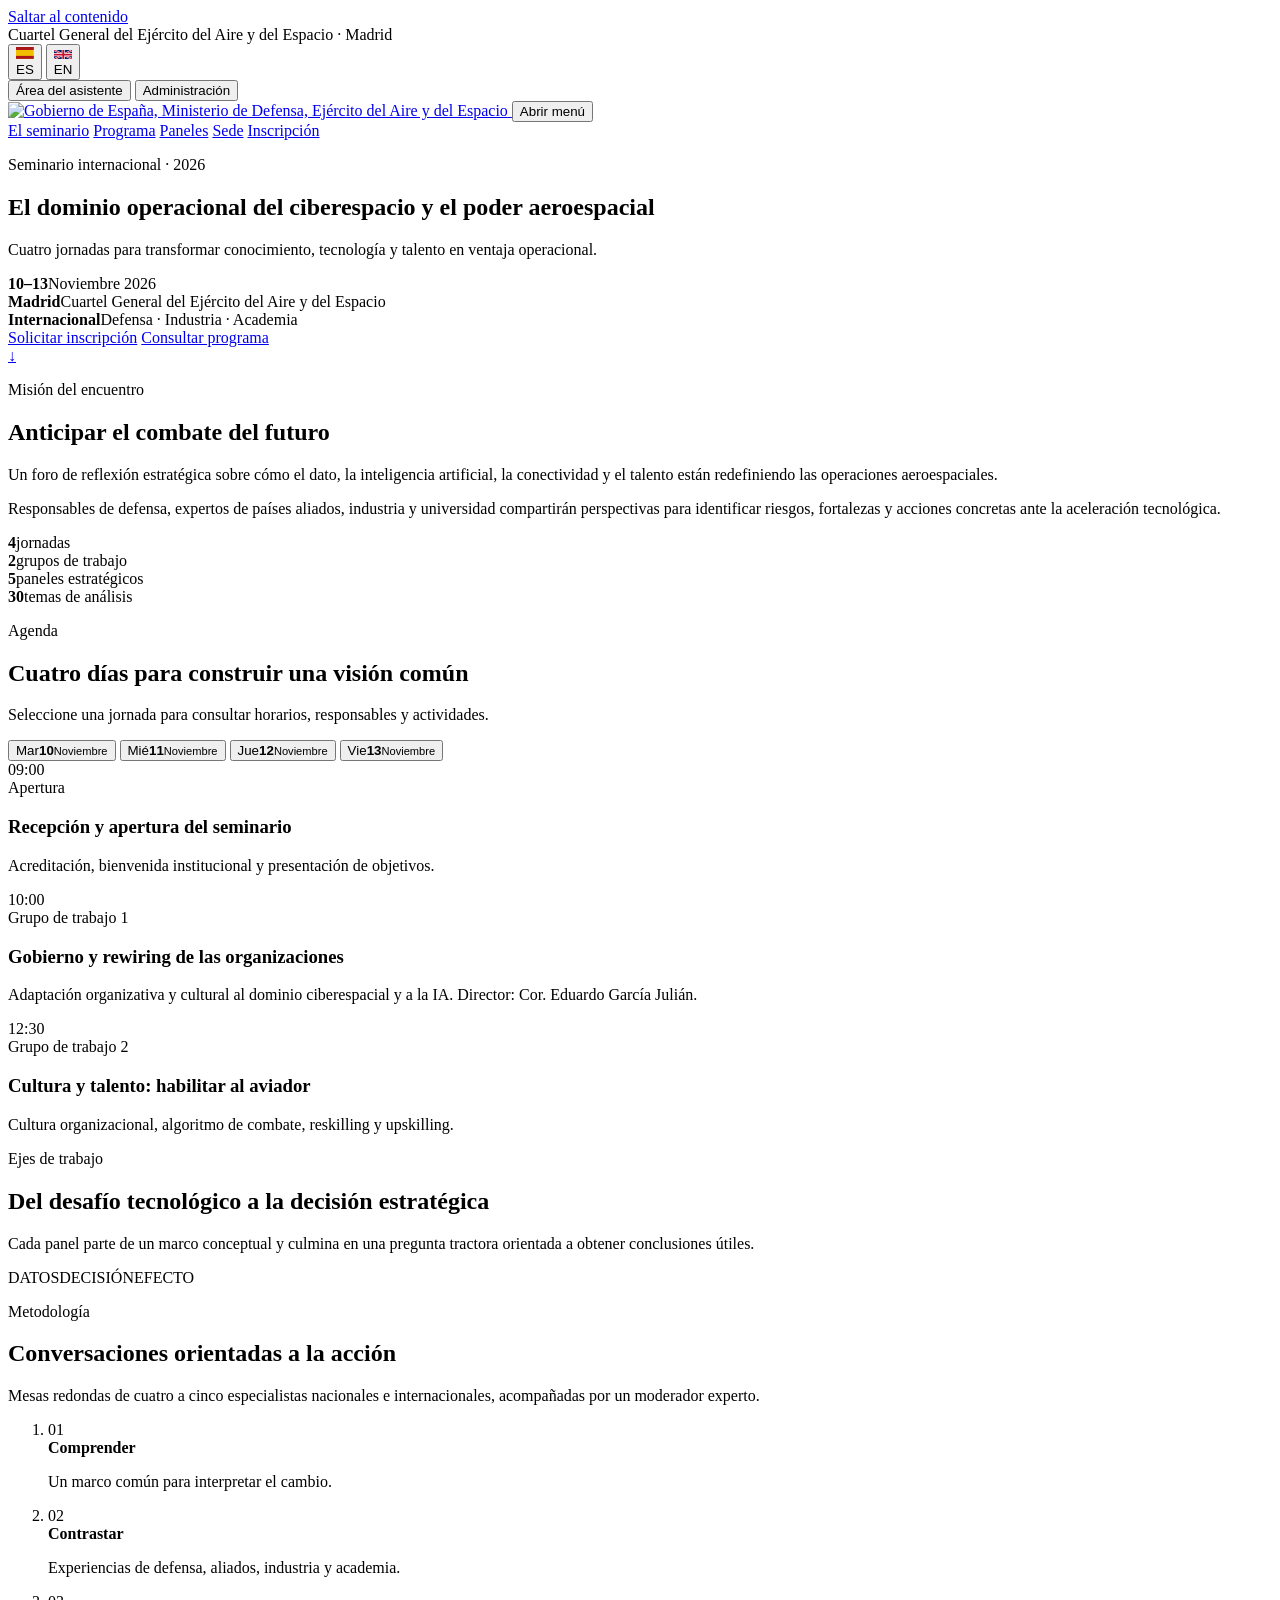
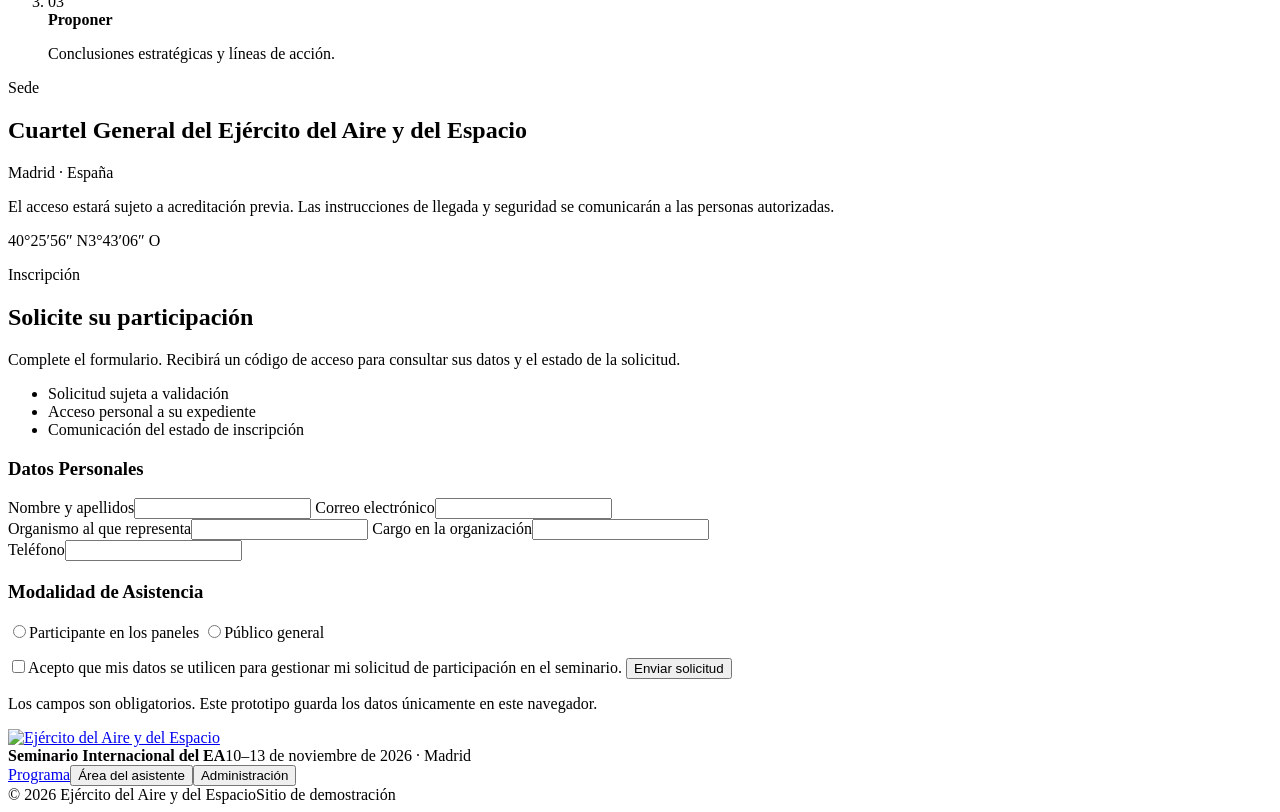
==== index.html @ 41b27629 "crear administradores adicionales" ====
<!doctype html>
<html lang="es">
<head>
  <meta charset="utf-8">
  <meta name="viewport" content="width=device-width, initial-scale=1">
  <meta name="description" content="Seminario Internacional del Ejército del Aire y del Espacio sobre el dominio operacional del ciberespacio y el poder aeroespacial.">
  <meta name="theme-color" content="#061d3d">
  <title>Seminario Internacional EA · Ciberespacio y Poder Aeroespacial</title>
  <link rel="preconnect" href="https://fonts.googleapis.com">
  <link rel="preconnect" href="https://fonts.gstatic.com" crossorigin>
  <link href="https://fonts.googleapis.com/css2?family=Inter:wght@400;500;600;700&family=Source+Serif+4:opsz,wght@8..60,600;8..60,700&display=swap" rel="stylesheet">
  <link rel="stylesheet" href="styles.css">
</head>
<body>
  <a class="skip-link" href="#contenido">Saltar al contenido</a>
  <header class="site-header" id="inicio">
    <div class="utility-bar">
      <div class="shell utility-inner">
        <span>Cuartel General del Ejército del Aire y del Espacio · Madrid</span>
        <div class="utility-actions">
          <div class="language-switch" role="group" aria-label="Seleccionar idioma">
            <button class="active" type="button" data-language="es" aria-pressed="true"><svg class="language-flag" viewBox="0 0 24 16" aria-hidden="true"><rect width="24" height="16" fill="#f1bf00"/><rect width="24" height="4" fill="#aa151b"/><rect y="12" width="24" height="4" fill="#aa151b"/></svg><span>ES</span></button>
            <button type="button" data-language="en" aria-pressed="false"><svg class="language-flag" viewBox="0 0 60 30" aria-hidden="true"><rect width="60" height="30" fill="#012169"/><path d="M0 0 60 30M60 0 0 30" stroke="#fff" stroke-width="6"/><path d="M0 0 60 30M60 0 0 30" stroke="#c8102e" stroke-width="3"/><path d="M30 0v30M0 15h60" stroke="#fff" stroke-width="10"/><path d="M30 0v30M0 15h60" stroke="#c8102e" stroke-width="6"/></svg><span>EN</span></button>
          </div>
          <button class="text-button" type="button" data-open="attendee-modal">Área del asistente</button>
          <button class="text-button admin-link" type="button" data-open="admin-modal">Administración</button>
        </div>
      </div>
    </div>
    <nav class="shell main-nav" aria-label="Navegación principal">
      <a class="brand" href="https://ejercitodelaireydelespacio.defensa.gob.es/EA/ejercitodelaire/es/" target="_blank" rel="noopener noreferrer" aria-label="Sitio web del Ejército del Aire y del Espacio">
        <img src="assets/logo-institucional.png" alt="Gobierno de España, Ministerio de Defensa, Ejército del Aire y del Espacio">
      </a>
      <button class="menu-toggle" type="button" aria-expanded="false" aria-controls="nav-links"><span></span><span></span><span></span><span class="sr-only">Abrir menú</span></button>
      <div class="nav-links" id="nav-links">
        <a href="#seminario">El seminario</a>
        <a href="#programa">Programa</a>
        <a href="#paneles">Paneles</a>
        <a href="#sede">Sede</a>
        <a class="button button-small" href="#registro">Inscripción</a>
      </div>
    </nav>
  </header>

  <main id="contenido">
    <section class="hero" aria-labelledby="hero-title">
      <div class="hero-image" role="img" aria-label="Aeronaves, tecnología digital y capacidades aeroespaciales"></div>
      <div class="hero-grid" aria-hidden="true"></div>
      <div class="shell hero-content">
        <p class="eyebrow light">Seminario internacional · 2026</p>
        <h1 id="hero-title">El dominio operacional del <span>ciberespacio</span> y el poder aeroespacial</h1>
        <p class="hero-lead">Cuatro jornadas para transformar conocimiento, tecnología y talento en ventaja operacional.</p>
        <div class="hero-meta">
          <div><strong>10–13</strong><span>Noviembre 2026</span></div>
          <div><strong>Madrid</strong><span>Cuartel General del Ejército del Aire y del Espacio</span></div>
          <div><strong>Internacional</strong><span>Defensa · Industria · Academia</span></div>
        </div>
        <div class="hero-actions">
          <a class="button" href="#registro">Solicitar inscripción</a>
          <a class="button button-ghost" href="#programa">Consultar programa</a>
        </div>
      </div>
      <a class="scroll-cue" href="#seminario" aria-label="Continuar al contenido">↓</a>
    </section>

    <section class="section intro" id="seminario">
      <div class="shell intro-grid">
        <div>
          <p class="eyebrow">Misión del encuentro</p>
          <h2>Anticipar el combate del futuro</h2>
        </div>
        <div class="intro-copy">
          <p class="lead">Un foro de reflexión estratégica sobre cómo el dato, la inteligencia artificial, la conectividad y el talento están redefiniendo las operaciones aeroespaciales.</p>
          <p>Responsables de defensa, expertos de países aliados, industria y universidad compartirán perspectivas para identificar riesgos, fortalezas y acciones concretas ante la aceleración tecnológica.</p>
        </div>
      </div>
      <div class="shell stat-grid" aria-label="Cifras del seminario">
        <div class="stat"><strong>4</strong><span>jornadas</span></div>
        <div class="stat"><strong>2</strong><span>grupos de trabajo</span></div>
        <div class="stat"><strong>5</strong><span>paneles estratégicos</span></div>
        <div class="stat"><strong>30</strong><span>temas de análisis</span></div>
      </div>
    </section>

    <section class="section program-section" id="programa">
      <div class="shell">
        <div class="section-heading">
          <div><p class="eyebrow">Agenda</p><h2>Cuatro días para construir una visión común</h2></div>
          <p>Seleccione una jornada para consultar horarios, responsables y actividades.</p>
        </div>
        <div class="day-tabs" role="tablist" aria-label="Días del seminario">
          <button role="tab" aria-selected="true" aria-controls="day-panel" data-day="10"><span>Mar</span><strong>10</strong><small>Noviembre</small></button>
          <button role="tab" aria-selected="false" aria-controls="day-panel" data-day="11"><span>Mié</span><strong>11</strong><small>Noviembre</small></button>
          <button role="tab" aria-selected="false" aria-controls="day-panel" data-day="12"><span>Jue</span><strong>12</strong><small>Noviembre</small></button>
          <button role="tab" aria-selected="false" aria-controls="day-panel" data-day="13"><span>Vie</span><strong>13</strong><small>Noviembre</small></button>
        </div>
        <div class="timeline" id="day-panel" role="tabpanel" aria-live="polite"></div>
      </div>
    </section>

    <section class="section panels-section" id="paneles">
      <div class="shell">
        <div class="section-heading light-heading">
          <div><p class="eyebrow light">Ejes de trabajo</p><h2>Del desafío tecnológico a la decisión estratégica</h2></div>
          <p>Cada panel parte de un marco conceptual y culmina en una pregunta tractora orientada a obtener conclusiones útiles.</p>
        </div>
        <div class="panel-grid" id="panel-grid"></div>
      </div>
    </section>

    <section class="section methodology">
      <div class="shell method-grid">
        <div class="method-visual" aria-hidden="true"><span>DATOS</span><span>DECISIÓN</span><span>EFECTO</span></div>
        <div>
          <p class="eyebrow">Metodología</p>
          <h2>Conversaciones orientadas a la acción</h2>
          <p class="lead">Mesas redondas de cuatro a cinco especialistas nacionales e internacionales, acompañadas por un moderador experto.</p>
          <ol class="steps">
            <li><span>01</span><div><strong>Comprender</strong><p>Un marco común para interpretar el cambio.</p></div></li>
            <li><span>02</span><div><strong>Contrastar</strong><p>Experiencias de defensa, aliados, industria y academia.</p></div></li>
            <li><span>03</span><div><strong>Proponer</strong><p>Conclusiones estratégicas y líneas de acción.</p></div></li>
          </ol>
        </div>
      </div>
    </section>

    <section class="section venue" id="sede">
      <div class="shell venue-card">
        <div>
          <p class="eyebrow light">Sede</p>
          <h2>Cuartel General del Ejército del Aire y del Espacio</h2>
          <p>Madrid · España</p>
          <p class="venue-note">El acceso estará sujeto a acreditación previa. Las instrucciones de llegada y seguridad se comunicarán a las personas autorizadas.</p>
        </div>
        <div class="venue-coordinates" aria-hidden="true"><span>40°25′56″ N</span><i></i><span>3°43′06″ O</span></div>
      </div>
    </section>

    <section class="section registration" id="registro">
      <div class="shell registration-grid">
        <div class="registration-copy">
          <p class="eyebrow light">Inscripción</p>
          <h2>Solicite su participación</h2>
          <p>Complete el formulario. Recibirá un código de acceso para consultar sus datos y el estado de la solicitud.</p>
          <ul class="check-list"><li>Solicitud sujeta a validación</li><li>Acceso personal a su expediente</li><li>Comunicación del estado de inscripción</li></ul>
        </div>
        <form class="registration-form" id="registration-form">
          <h3 class="form-section-title">Datos Personales</h3>
          <div class="field-row">
            <label>Nombre y apellidos<input name="name" autocomplete="name" required></label>
            <label>Correo electrónico<input name="email" type="email" autocomplete="email" required></label>
          </div>
          <div class="field-row">
            <label>Organismo al que representa<input name="organization" autocomplete="organization" required></label>
            <label>Cargo en la organización<input name="role" required></label>
          </div>
          <div class="field-row">
            <label>Teléfono<input name="phone" type="tel" autocomplete="tel" required></label>
          </div>
          
          <h3 class="form-section-title" style="margin-top:20px;">Modalidad de Asistencia</h3>
          <div class="field-row" style="margin-bottom:15px;">
            <label class="consent"><input type="radio" name="attendance_type" value="panel" required><span>Participante en los paneles</span></label>
            <label class="consent"><input type="radio" name="attendance_type" value="public" required><span>Público general</span></label>
          </div>

          <!-- Section for Panel Participants -->
          <div class="conditional-section" id="section-panel" hidden style="background:var(--paper);padding:20px;margin-bottom:20px;border-radius:4px;">
            <h3 class="form-section-title" style="margin-top:0;">Detalles para Participantes</h3>
            <div class="field-row">
              <label>Empleo / Rango<input name="rank"></label>
              <label>DNI / Pasaporte<input name="passport"></label>
            </div>
            <div class="field-row">
              <label>Fecha y hora de llegada (DTG)<input name="arrival_dtg" type="datetime-local"></label>
              <label>Fecha y hora de salida (DTG)<input name="departure_dtg" type="datetime-local"></label>
            </div>
            <label class="consent" style="margin-bottom:20px;"><input type="checkbox" name="lodging" value="Yes"><span>Se alojará en la residencia militar recomendada</span></label>
            <label style="margin-bottom:20px;">Alergias o condiciones particulares<input name="allergies"></label>
            <div class="field-row">
              <label>Visita programa social
                <select name="visit" style="width:100%;border:1px solid #c8d0da;background:#fff;padding:12px;color:var(--ink);outline:none;">
                  <option value="">Seleccionar...</option>
                  <option value="Yes">Sí</option>
                  <option value="No">No</option>
                </select>
              </label>
              <label>Acompañante<input name="companion"></label>
            </div>
          </div>

          <!-- Section for General Public -->
          <div class="conditional-section" id="section-public" hidden style="background:var(--paper);padding:20px;margin-bottom:20px;border-radius:4px;">
            <h3 class="form-section-title" style="margin-top:0;">Asistencia a Actividades</h3>
            <p class="form-note" style="margin-top:0;margin-bottom:15px;">Indique a qué actividades tiene previsto asistir:</p>
            <div style="display:grid;gap:12px;">
              <label class="consent"><input type="checkbox" name="activity_gt" value="Yes"><span><strong>11 NOV</strong> · <span>Conclusiones de los grupos de trabajo</span></span></label>
              <label class="consent"><input type="checkbox" name="activity_p1" value="Yes"><span><strong>12 NOV</strong> · <span>Panel 1: Ciberespacio y combate algorítmico</span></span></label>
              <label class="consent"><input type="checkbox" name="activity_p2" value="Yes"><span><strong>12 NOV</strong> · <span>Panel 2: Ciberdefensa post-cuántica</span></span></label>
              <label class="consent"><input type="checkbox" name="activity_p3" value="Yes"><span><strong>13 NOV</strong> · <span>Panel 3: Cultura, organización y talento</span></span></label>
              <label class="consent"><input type="checkbox" name="activity_p4" value="Yes"><span><strong>13 NOV</strong> · <span>Panel 4: Ciberoperaciones en conflictos actuales</span></span></label>
              <label class="consent"><input type="checkbox" name="activity_p5" value="Yes"><span><strong>13 NOV</strong> · <span>Panel 5: Transformación e interoperabilidad</span></span></label>
            </div>
          </div>

          <label class="consent" style="margin-bottom:20px;"><input name="consent" type="checkbox" required><span>Acepto que mis datos se utilicen para gestionar mi solicitud de participación en el seminario.</span></label>
          <button class="button button-gold" type="submit">Enviar solicitud</button>
          <p class="form-note">Los campos son obligatorios. Este prototipo guarda los datos únicamente en este navegador.</p>
        </form>
      </div>
    </section>
  </main>

  <footer class="site-footer">
    <div class="shell footer-grid">
      <a href="https://ejercitodelaireydelespacio.defensa.gob.es/EA/ejercitodelaire/es/" target="_blank" rel="noopener noreferrer">
        <img src="assets/logo-institucional.png" alt="Ejército del Aire y del Espacio">
      </a>
      <div><strong>Seminario Internacional del EA</strong><span>10–13 de noviembre de 2026 · Madrid</span></div>
      <div class="footer-links"><a href="#programa">Programa</a><button type="button" data-open="attendee-modal">Área del asistente</button><button type="button" data-open="admin-modal">Administración</button></div>
    </div>
    <div class="shell footer-bottom"><span>© 2026 Ejército del Aire y del Espacio</span><span>Sitio de demostración</span></div>
  </footer>

  <dialog id="detail-modal" class="modal detail-modal">
    <button class="modal-close" type="button" data-close aria-label="Cerrar">×</button>
    <div id="detail-content"></div>
  </dialog>

  <dialog id="attendee-modal" class="modal account-modal">
    <button class="modal-close" type="button" data-close aria-label="Cerrar">×</button>
    <div class="modal-heading"><p class="eyebrow">Área privada</p><h2>Consulte su inscripción</h2><p>Introduzca el correo y el código entregado tras el registro.</p></div>
    <form id="attendee-login" class="stack-form">
      <label>Correo electrónico<input name="email" type="email" required></label>
      <label>Código de acceso<input name="code" required></label>
      <button class="button" type="submit">Acceder</button>
      <p class="form-message" aria-live="polite"></p>
    </form>
    <div id="attendee-profile" hidden></div>
  </dialog>

  <dialog id="admin-modal" class="modal account-modal">
    <button class="modal-close" type="button" data-close aria-label="Cerrar">×</button>
    <div id="admin-login-view">
      <div class="modal-heading"><p class="eyebrow">Acceso restringido</p><h2>Administración</h2><p>Gestión segura del programa y de las solicitudes recibidas.</p></div>
      <form id="admin-login" class="stack-form">
        <label>Correo electrónico<input name="username" type="email" autocomplete="username" required></label>
        <label>Contraseña<input name="password" type="password" autocomplete="current-password" required></label>
        <button class="button" type="submit">Entrar</button>
        <p class="form-message" aria-live="polite"></p>
      </form>
    </div>
    <div id="admin-dashboard" hidden>
      <div class="modal-heading admin-heading"><div><p class="eyebrow">Panel de control</p><h2>Administración</h2></div><button class="text-button dark" id="admin-logout" type="button">Cerrar sesión</button></div>
      <div class="admin-tabs"><button class="active" type="button" data-admin-tab="activities">Programa</button><button type="button" data-admin-tab="panels">Paneles</button><button type="button" data-admin-tab="attendees">Inscritos <span id="attendee-count">0</span></button><button type="button" data-admin-tab="users">Administradores</button></div>
      <div id="admin-activities"></div>
      <div id="admin-panels" hidden></div>
      <div id="admin-attendees" hidden></div>
      <div id="admin-users" hidden>
        <div class="admin-list" style="padding:20px;">
          <div style="background:var(--paper);border-radius:4px;padding:24px;box-shadow:0 1px 2px rgba(0,0,0,0.05);">
            <div style="margin-bottom:24px;border-bottom:1px solid #c8d0da;padding-bottom:16px;">
              <h3 style="margin:0 0 4px 0;font-size:1.1rem;">Nuevo Administrador</h3>
              <p style="margin:0;color:#556270;font-size:0.9em;">Añadir un nuevo usuario con permisos de acceso a este panel.</p>
            </div>
            <form id="admin-create-user" class="stack-form" style="max-width:400px;">
              <label>Correo electrónico<input name="email" type="email" autocomplete="off" required></label>
              <label>Palabra clave (mín. 6 caracteres)<input name="password" type="password" autocomplete="new-password" minlength="6" required></label>
              <button class="button button-gold" type="submit" style="margin-top:8px;">Crear Administrador</button>
            </form>
          </div>
        </div>
      </div>
    </div>
  </dialog>

  <div class="toast" id="toast" role="status" aria-live="polite"></div>
  <script src="https://cdn.jsdelivr.net/npm/@supabase/supabase-js@2"></script>
  <script src="i18n.js"></script>
  <script src="app.js"></script>
</body>
</html>
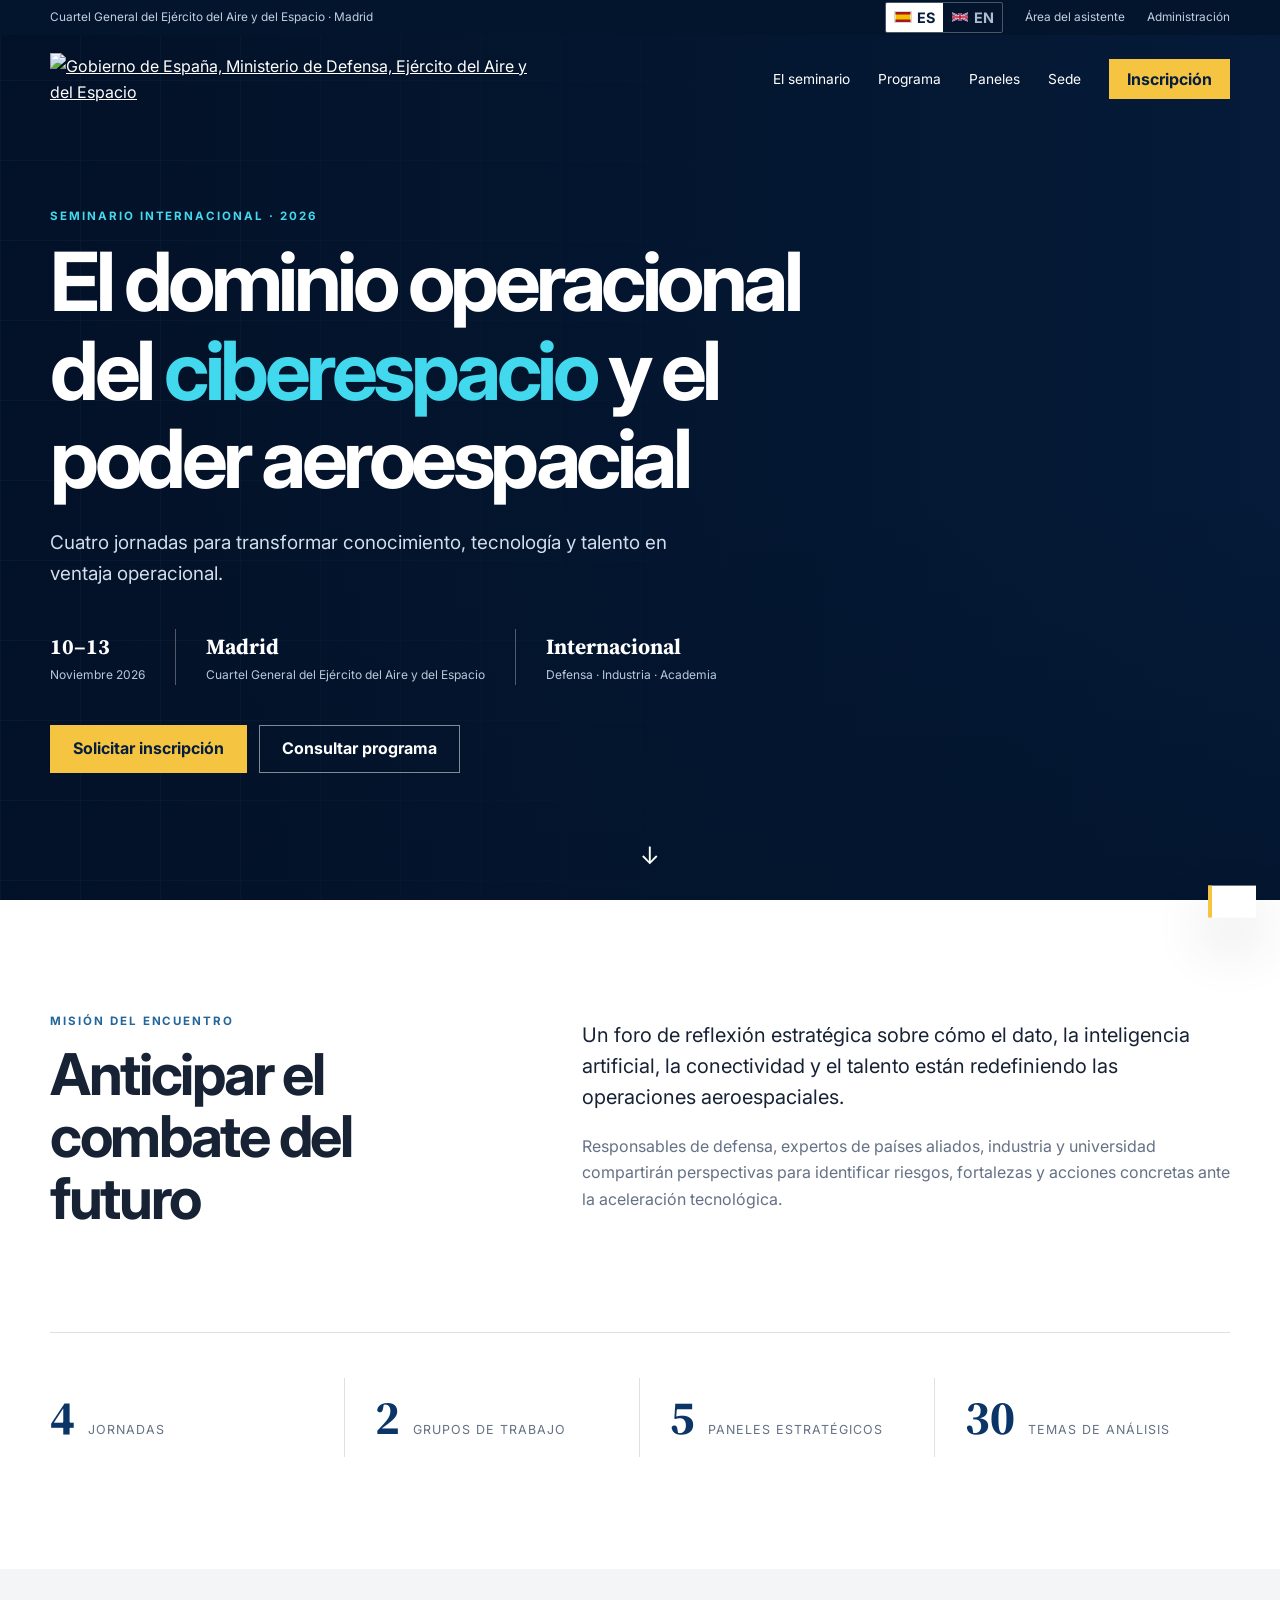
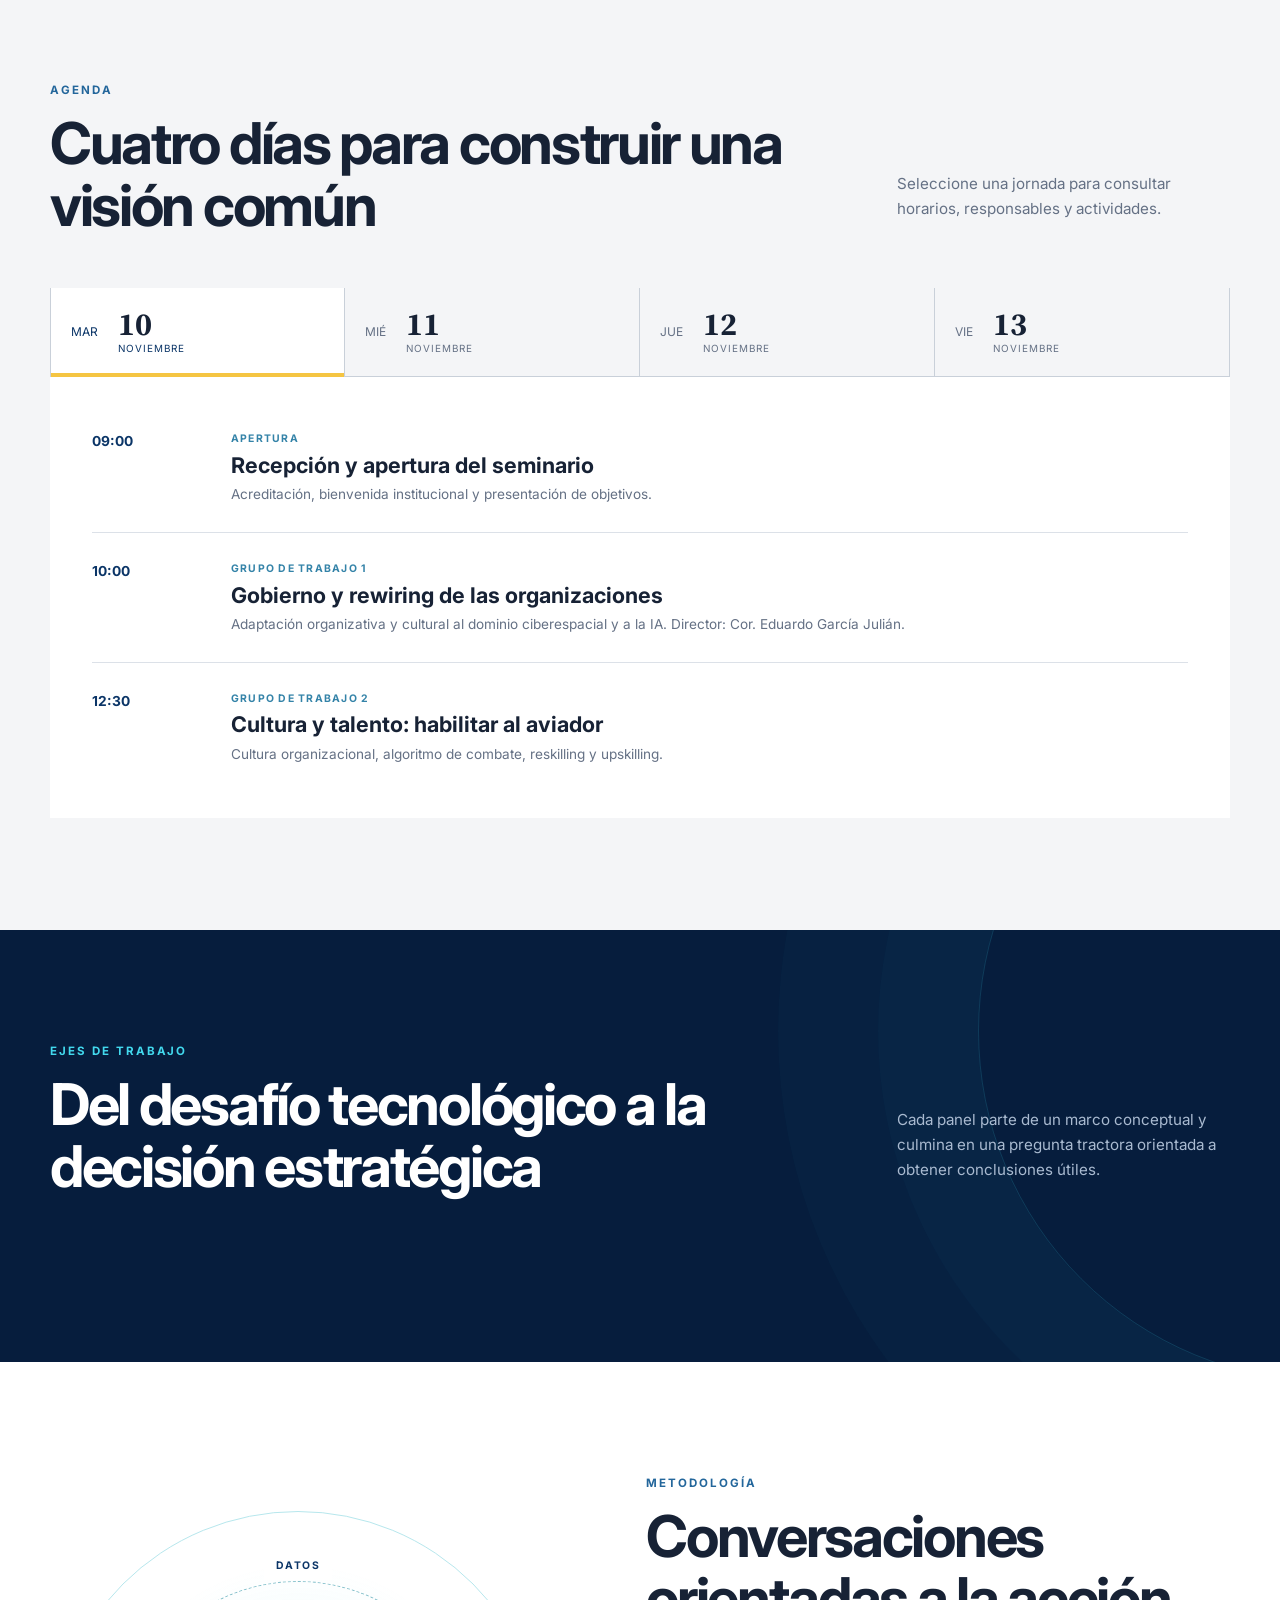
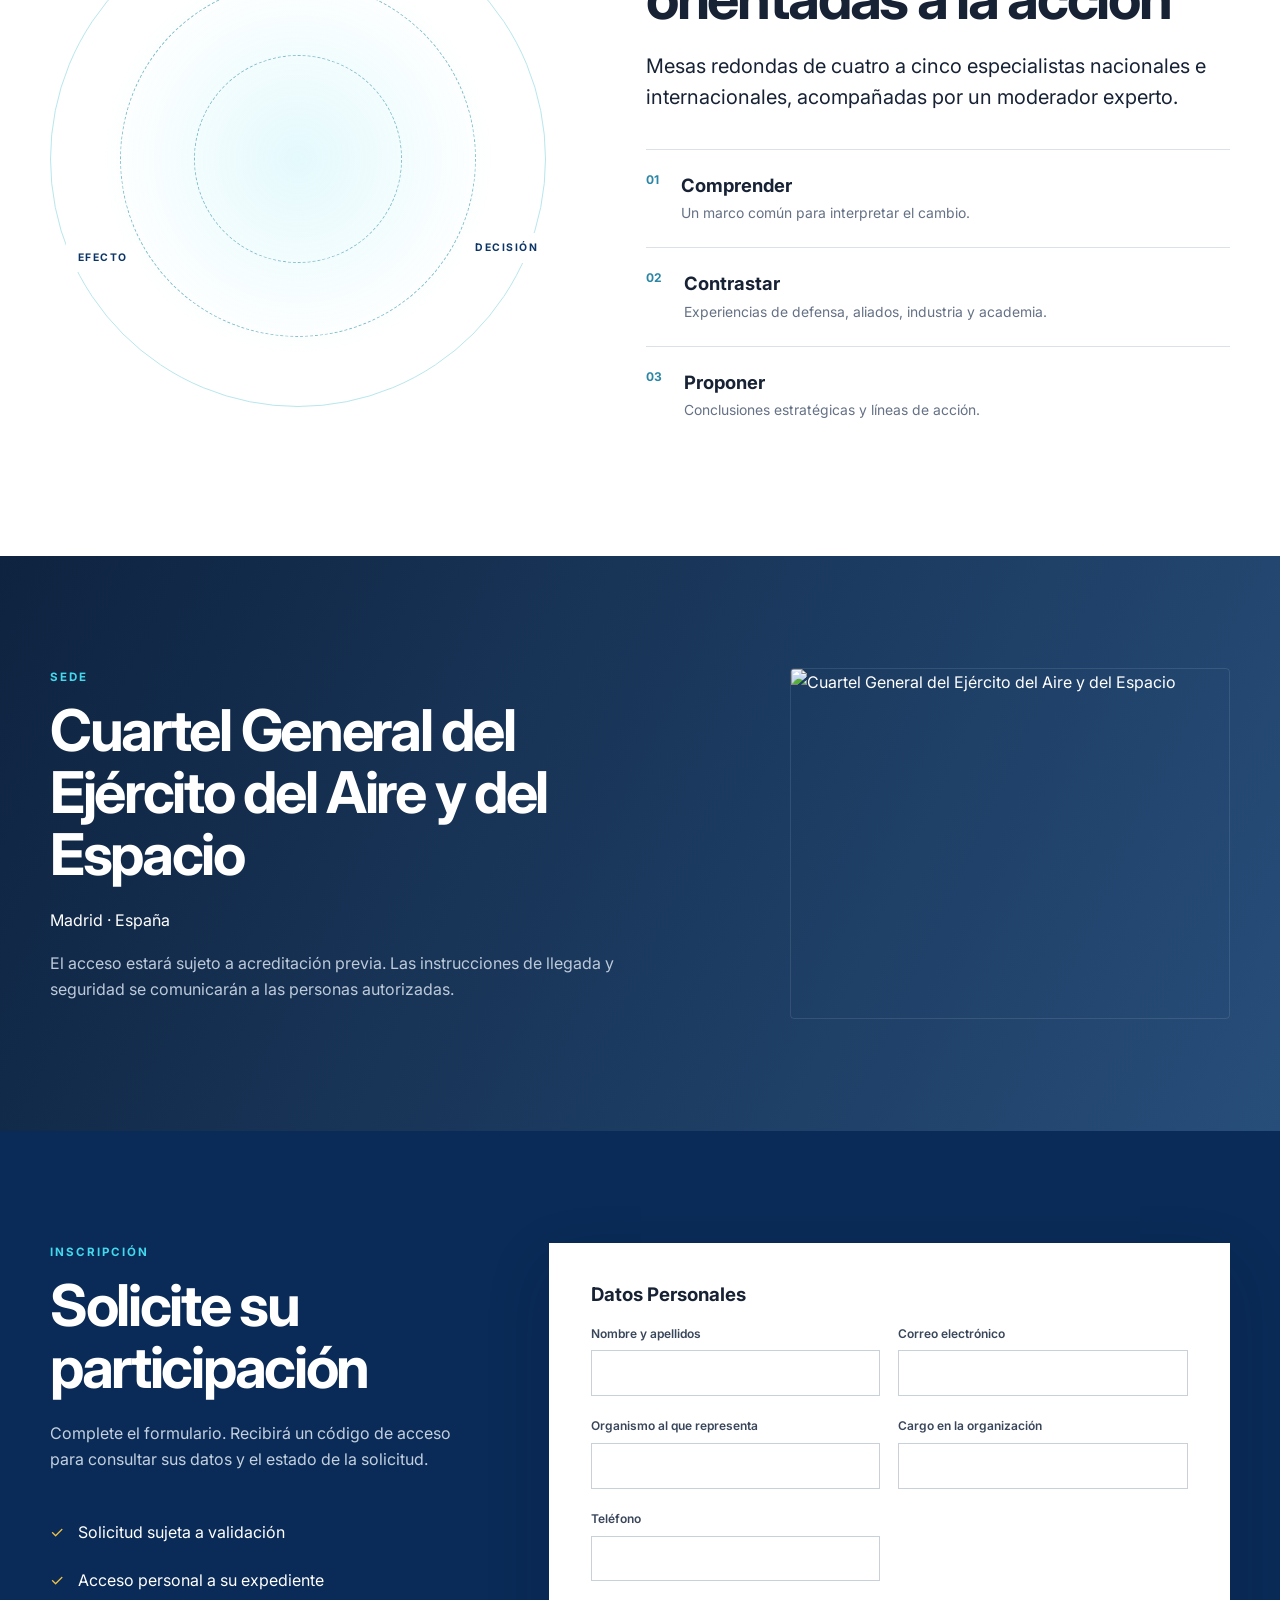
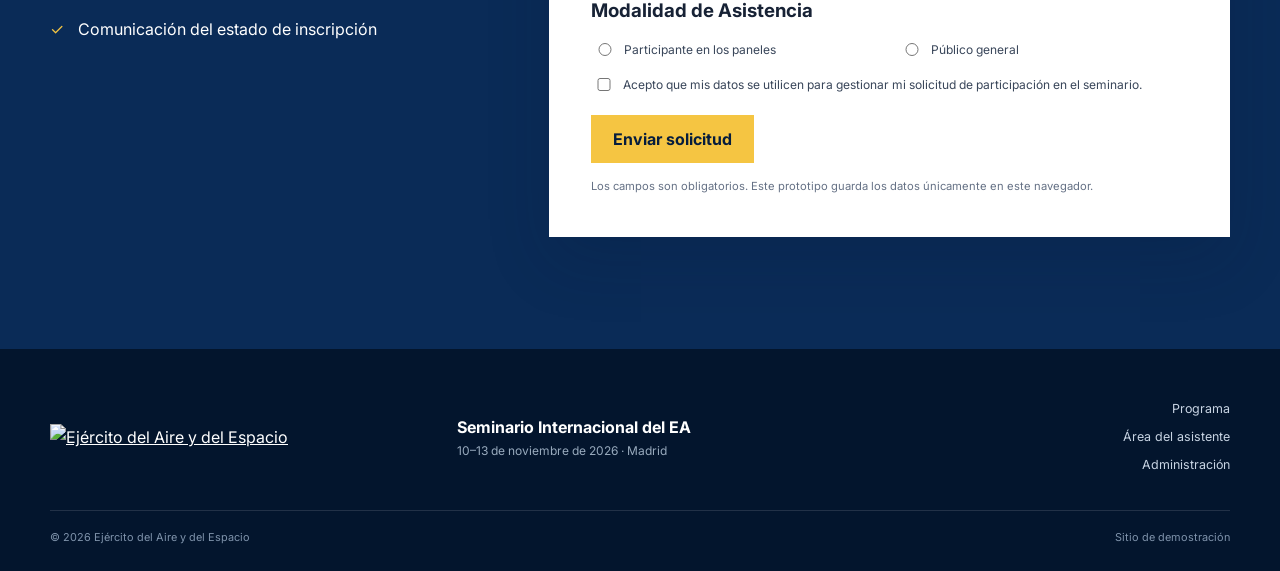
==== commit 3cca3bf5: "Add files via upload" ====
--- a/index.html
+++ b/index.html
@@ -132,7 +132,7 @@
           <p>Madrid · España</p>
           <p class="venue-note">El acceso estará sujeto a acreditación previa. Las instrucciones de llegada y seguridad se comunicarán a las personas autorizadas.</p>
         </div>
-        <div class="venue-coordinates" aria-hidden="true"><span>40°25′56″ N</span><i></i><span>3°43′06″ O</span></div>
+        <img src="assets/sede.jpg" alt="Cuartel General del Ejército del Aire y del Espacio" class="venue-image">
       </div>
     </section>
 
@@ -194,12 +194,13 @@
             <h3 class="form-section-title" style="margin-top:0;">Asistencia a Actividades</h3>
             <p class="form-note" style="margin-top:0;margin-bottom:15px;">Indique a qué actividades tiene previsto asistir:</p>
             <div style="display:grid;gap:12px;">
-              <label class="consent"><input type="checkbox" name="activity_gt" value="Yes"><span><strong>11 NOV</strong> · <span>Conclusiones de los grupos de trabajo</span></span></label>
+              <label class="consent"><input type="checkbox" name="activity_gt" value="Yes"><span><strong>12 NOV</strong> · <span>Conclusiones de los grupos de trabajo</span></span></label>
               <label class="consent"><input type="checkbox" name="activity_p1" value="Yes"><span><strong>12 NOV</strong> · <span>Panel 1: Ciberespacio y combate algorítmico</span></span></label>
               <label class="consent"><input type="checkbox" name="activity_p2" value="Yes"><span><strong>12 NOV</strong> · <span>Panel 2: Ciberdefensa post-cuántica</span></span></label>
-              <label class="consent"><input type="checkbox" name="activity_p3" value="Yes"><span><strong>13 NOV</strong> · <span>Panel 3: Cultura, organización y talento</span></span></label>
+              <label class="consent"><input type="checkbox" name="activity_p3" value="Yes"><span><strong>12 NOV</strong> · <span>Panel 3: Cultura, organización y talento</span></span></label>
               <label class="consent"><input type="checkbox" name="activity_p4" value="Yes"><span><strong>13 NOV</strong> · <span>Panel 4: Ciberoperaciones en conflictos actuales</span></span></label>
               <label class="consent"><input type="checkbox" name="activity_p5" value="Yes"><span><strong>13 NOV</strong> · <span>Panel 5: Transformación e interoperabilidad</span></span></label>
+              <label class="consent"><input type="checkbox" name="activity_close" value="Yes"><span><strong>13 NOV</strong> · <span>Conclusiones y clausura institucional</span></span></label>
             </div>
           </div>
 
@@ -276,6 +277,9 @@
 
   <div class="toast" id="toast" role="status" aria-live="polite"></div>
   <script src="https://cdn.jsdelivr.net/npm/@supabase/supabase-js@2"></script>
+  <script src="https://cdn.jsdelivr.net/npm/xlsx@0.18.5/dist/xlsx.full.min.js"></script>
+  <script src="https://cdn.jsdelivr.net/npm/jspdf@2.5.1/dist/jspdf.umd.min.js"></script>
+  <script src="https://cdn.jsdelivr.net/npm/jspdf-autotable@3.5.28/dist/jspdf.plugin.autotable.min.js"></script>
   <script src="i18n.js"></script>
   <script src="app.js"></script>
 </body>
--- a/styles.css
+++ b/styles.css
@@ -0,0 +1,15 @@
+:root{--navy:#061d3d;--blue:#0b3567;--cyan:#42d9ee;--gold:#f5c542;--paper:#f4f5f7;--ink:#172235;--muted:#657185;--white:#fff;--line:#dce1e8;--shadow:0 24px 60px rgba(5,22,49,.16);--serif:"Source Serif 4",Georgia,serif;--sans:Inter,Arial,sans-serif}
+*{box-sizing:border-box}html{scroll-behavior:smooth}body{margin:0;color:var(--ink);background:#fff;font-family:var(--sans);font-size:16px;line-height:1.65}button,input{font:inherit}button,a{touch-action:manipulation}a{color:inherit}.shell{width:min(1180px,calc(100% - 40px));margin-inline:auto}.sr-only{position:absolute;width:1px;height:1px;padding:0;margin:-1px;overflow:hidden;clip:rect(0,0,0,0);white-space:nowrap;border:0}.skip-link{position:fixed;left:12px;top:-60px;background:#fff;padding:10px 16px;z-index:999}.skip-link:focus{top:12px}.eyebrow{margin:0 0 12px;text-transform:uppercase;letter-spacing:.17em;font-size:.72rem;font-weight:700;color:#23669b}.eyebrow.light{color:var(--cyan)}h1,h2,h3,p{margin-top:0}h1,h2,h3{font-family:var(--serif);line-height:1.08}h2{font-size:clamp(2.25rem,4.5vw,4rem);letter-spacing:-.04em;margin-bottom:22px}.lead{font-size:1.25rem;line-height:1.55}.button{display:inline-flex;align-items:center;justify-content:center;min-height:48px;padding:0 22px;border:1px solid var(--gold);background:var(--gold);color:var(--navy);font-weight:700;text-decoration:none;cursor:pointer;transition:.2s}.button:hover{background:#ffdc65;transform:translateY(-1px)}.button-small{min-height:40px;padding:0 17px}.button-ghost{background:transparent;color:#fff;border-color:rgba(255,255,255,.5)}.button-ghost:hover{background:rgba(255,255,255,.1)}.button-gold{background:var(--gold);border:0}.section{padding:112px 0}.utility-bar{background:#03152d;color:#c2cfe0;font-size:.74rem}.utility-inner{height:35px;display:flex;align-items:center;justify-content:space-between}.utility-actions{display:flex;gap:22px}.text-button{border:0;background:transparent;color:inherit;padding:0;cursor:pointer;font:inherit}.text-button:hover{text-decoration:underline}.text-button.dark{color:var(--blue);font-weight:600}.site-header{position:absolute;left:0;right:0;z-index:20;color:#fff}.main-nav{height:88px;display:flex;align-items:center;justify-content:space-between}.brand img{display:block;width:min(480px,43vw);height:auto}.nav-links{display:flex;align-items:center;gap:28px}.nav-links>a:not(.button){font-size:.86rem;text-decoration:none}.nav-links>a:not(.button):hover{color:var(--cyan)}.menu-toggle{display:none;border:0;background:none;padding:8px}.menu-toggle span:not(.sr-only){display:block;width:25px;height:2px;margin:5px;background:#fff}.hero{min-height:800px;height:100vh;max-height:980px;position:relative;display:flex;align-items:center;overflow:hidden;color:#fff;background:var(--navy)}.hero-image{position:absolute;inset:0;background:linear-gradient(90deg,rgba(3,17,39,.98) 0%,rgba(3,20,44,.85) 48%,rgba(3,20,44,.25) 100%),linear-gradient(0deg,rgba(3,20,44,.72),transparent 45%),url("assets/poster-ciberespacio.jpg") right center/auto 125% no-repeat}.hero-grid{position:absolute;inset:0;opacity:.15;background-image:linear-gradient(rgba(66,217,238,.3) 1px,transparent 1px),linear-gradient(90deg,rgba(66,217,238,.3) 1px,transparent 1px);background-size:80px 80px;mask-image:linear-gradient(90deg,black,transparent 65%)}.hero-content{position:relative;padding-top:118px}.hero h1{max-width:830px;font-size:clamp(3.25rem,7vw,6.4rem);letter-spacing:-.055em;margin-bottom:24px}.hero h1 span{color:var(--cyan)}.hero-lead{max-width:650px;font-size:1.18rem;color:#d2deec}.hero-meta{display:flex;gap:0;margin:40px 0}.hero-meta div{display:flex;flex-direction:column;padding:0 30px;border-left:1px solid rgba(255,255,255,.3)}.hero-meta div:first-child{padding-left:0;border:0}.hero-meta strong{font-family:var(--serif);font-size:1.35rem}.hero-meta span{font-size:.75rem;color:#b9c9dc}.hero-actions{display:flex;gap:12px}.scroll-cue{position:absolute;bottom:24px;left:50%;font-size:1.5rem;text-decoration:none;color:#fff;animation:bob 2s infinite}@keyframes bob{50%{transform:translateY(7px)}}.intro{background:#fff}.intro-grid{display:grid;grid-template-columns:.8fr 1.2fr;gap:100px}.intro-copy{padding-top:8px;max-width:690px}.intro-copy p:not(.lead){color:var(--muted)}.stat-grid{display:grid;grid-template-columns:repeat(4,1fr);border-top:1px solid var(--line);margin-top:80px;padding-top:45px}.stat{display:flex;align-items:baseline;gap:13px;border-right:1px solid var(--line);padding-left:30px}.stat:first-child{padding-left:0}.stat:last-child{border:0}.stat strong{font-family:var(--serif);font-size:3rem;color:var(--blue)}.stat span{font-size:.78rem;color:var(--muted);text-transform:uppercase;letter-spacing:.08em}.program-section{background:var(--paper)}.section-heading{display:grid;grid-template-columns:1.5fr .65fr;align-items:end;gap:80px;margin-bottom:52px}.section-heading h2{margin-bottom:0}.section-heading>p{color:var(--muted);font-size:.95rem}.day-tabs{display:grid;grid-template-columns:repeat(4,1fr);border-bottom:1px solid #c9d0d9}.day-tabs button{position:relative;border:0;border-right:1px solid #c9d0d9;background:transparent;padding:20px;cursor:pointer;color:var(--muted);display:grid;grid-template-columns:auto 1fr;grid-template-rows:auto auto;text-align:left}.day-tabs button:first-child{border-left:1px solid #c9d0d9}.day-tabs span{grid-row:1/3;align-self:center;margin-right:20px;font-size:.75rem;text-transform:uppercase}.day-tabs strong{font:700 2rem/1 var(--serif);color:var(--ink)}.day-tabs small{text-transform:uppercase;letter-spacing:.1em;font-size:.62rem}.day-tabs button[aria-selected="true"]{background:#fff;color:var(--blue)}.day-tabs button[aria-selected="true"]:after{content:"";position:absolute;left:0;right:0;bottom:-1px;height:4px;background:var(--gold)}.timeline{background:#fff;padding:26px 42px;min-height:280px}.timeline-item{display:grid;grid-template-columns:115px 1fr auto;gap:24px;padding:27px 0;border-bottom:1px solid var(--line);align-items:start}.timeline-item:last-child{border:0}.timeline-time{font-weight:700;color:var(--blue);font-size:.86rem}.timeline-type{display:block;text-transform:uppercase;font-size:.65rem;letter-spacing:.12em;color:#3483a8;font-weight:700;margin-bottom:6px}.timeline-item h3{font-size:1.35rem;margin:0 0 6px}.timeline-item p{margin:0;color:var(--muted);font-size:.85rem}.timeline-item button{border:0;background:transparent;color:var(--blue);cursor:pointer;font-weight:700}.panels-section{background:var(--navy);color:#fff;position:relative;overflow:hidden}.panels-section:after{content:"";position:absolute;width:700px;height:700px;border:1px solid rgba(66,217,238,.16);border-radius:50%;right:-400px;top:-250px;box-shadow:0 0 0 100px rgba(66,217,238,.025),0 0 0 200px rgba(66,217,238,.02)}.light-heading{position:relative;z-index:1}.light-heading>p{color:#a9bad0}.panel-grid{display:grid;grid-template-columns:repeat(6,1fr);gap:16px;position:relative;z-index:1}.topic-card{grid-column:span 2;min-height:310px;position:relative;display:flex;flex-direction:column;padding:30px;border:1px solid rgba(255,255,255,.15);background:linear-gradient(145deg,rgba(255,255,255,.08),rgba(255,255,255,.02));overflow:hidden}.topic-card:nth-child(4){grid-column:2/span 2}.topic-card .number{font:700 3.8rem/1 var(--serif);color:rgba(66,217,238,.17)}.topic-card .date{font-size:.68rem;text-transform:uppercase;letter-spacing:.15em;color:var(--cyan);margin:8px 0 20px}.topic-card h3{font-size:1.52rem;margin-bottom:14px}.topic-card p{color:#b9c7d8;font-size:.85rem}.topic-card button{margin-top:auto;align-self:flex-start;border:0;border-bottom:1px solid var(--cyan);background:transparent;padding:6px 0;color:#fff;cursor:pointer}.method-grid{display:grid;grid-template-columns:.85fr 1fr;gap:100px;align-items:center}.method-visual{aspect-ratio:1;position:relative;border-radius:50%;border:1px solid #b7e7ed;display:grid;place-items:center;background:radial-gradient(circle,rgba(66,217,238,.14),transparent 56%)}.method-visual:before,.method-visual:after{content:"";position:absolute;border:1px dashed #83bfca;border-radius:50%;inset:14%}.method-visual:after{inset:29%}.method-visual span{position:absolute;padding:6px 12px;background:#fff;color:var(--blue);font-size:.65rem;letter-spacing:.14em;font-weight:700}.method-visual span:nth-child(1){top:8%}.method-visual span:nth-child(2){right:-1%;bottom:29%}.method-visual span:nth-child(3){left:3%;bottom:27%}.steps{list-style:none;padding:0;margin:36px 0 0}.steps li{display:flex;gap:22px;padding:20px 0;border-top:1px solid var(--line)}.steps li>span{color:#2b86a6;font-weight:700;font-size:.75rem}.steps strong{font-family:var(--serif);font-size:1.15rem}.steps p{margin:2px 0;color:var(--muted);font-size:.87rem}.venue{background:linear-gradient(115deg,rgba(4,26,56,.96),rgba(9,53,103,.88)),url("assets/fondo-sede.jpg") center center/cover;color:#fff}.venue-card{display:grid;grid-template-columns:1.2fr .8fr;align-items:center;gap:80px}.venue-card h2{max-width:650px}.venue-note{max-width:620px;color:#bdcada}.venue-coordinates{height:280px;position:relative;display:flex;align-items:center;justify-content:center;gap:20px;border:1px solid rgba(255,255,255,.2);font-size:.7rem;letter-spacing:.12em;color:var(--cyan)}.venue-coordinates:before,.venue-coordinates:after{content:"";position:absolute;background:rgba(66,217,238,.25)}.venue-coordinates:before{width:1px;top:0;bottom:0}.venue-coordinates:after{height:1px;left:0;right:0}.venue-coordinates i{width:18px;height:18px;border:2px solid var(--gold);border-radius:50%;z-index:1}.registration{background:#0a2b57;color:#fff}.registration-grid{display:grid;grid-template-columns:.75fr 1.25fr;gap:90px}.registration-copy p{color:#c3d0df}.check-list{list-style:none;padding:0;margin:35px 0}.check-list li{padding:11px 0 11px 28px;position:relative}.check-list li:before{content:"✓";position:absolute;left:0;color:var(--gold)}.registration-form{background:#fff;color:var(--ink);padding:42px;box-shadow:var(--shadow)}label{display:flex;flex-direction:column;gap:7px;font-size:.75rem;font-weight:600;color:#39465a}.registration-form>label,.field-row{margin-bottom:20px}.field-row{display:grid;grid-template-columns:1fr 1fr;gap:18px}.registration-form input,.stack-form input,.admin-edit input,.admin-edit textarea,.admin-edit select{width:100%;border:1px solid #c8d0da;background:#fff;padding:12px;color:var(--ink);outline:none}.registration-form input:focus,.stack-form input:focus,.admin-edit input:focus,.admin-edit textarea:focus,.admin-edit select:focus{border-color:#1a709c;box-shadow:0 0 0 3px rgba(26,112,156,.13)}.consent{flex-direction:row;align-items:flex-start!important;font-weight:400}.consent input{width:18px;margin-top:3px}.form-note,.demo-hint{font-size:.7rem;color:var(--muted);margin:14px 0 0}.site-footer{background:#03152d;color:#fff;padding:50px 0 24px}.footer-grid{display:grid;grid-template-columns:1fr 1fr 1fr;align-items:center;gap:40px}.footer-grid img{max-width:360px;width:100%}.footer-grid>div{display:flex;flex-direction:column}.footer-grid span{font-size:.75rem;color:#98aabd}.footer-links{align-items:flex-end;gap:7px}.footer-links a,.footer-links button{border:0;background:none;color:#c8d4e3;font:inherit;font-size:.78rem;text-decoration:none;padding:0;cursor:pointer}.footer-bottom{margin-top:35px;padding-top:18px;border-top:1px solid rgba(255,255,255,.12);display:flex;justify-content:space-between;color:#7f93ab;font-size:.68rem}.modal{width:min(720px,calc(100% - 30px));max-height:90vh;border:0;padding:0;box-shadow:var(--shadow);color:var(--ink)}.modal::backdrop{background:rgba(2,12,28,.82);backdrop-filter:blur(4px)}.modal-close{position:absolute;right:18px;top:14px;border:0;background:transparent;color:var(--ink);font-size:1.8rem;cursor:pointer;z-index:5}.account-modal{padding:45px}.modal-heading{margin-bottom:28px;padding-right:30px}.modal-heading h2{font-size:2.5rem;margin-bottom:12px}.modal-heading p:last-child{color:var(--muted)}.stack-form{display:grid;gap:17px}.stack-form .button{margin-top:5px}.form-message{color:#a42323;font-size:.78rem;margin:0}.profile-card{border-top:4px solid var(--gold);background:var(--paper);padding:28px}.profile-status{display:inline-flex;padding:6px 10px;background:#e7f1fb;color:#0c5688;font-size:.72rem;font-weight:700;text-transform:uppercase;letter-spacing:.08em}.profile-status.authorized{background:#e4f4ea;color:#176b37}.profile-status.denied{background:#f8e5e5;color:#9e2929}.profile-grid{display:grid;grid-template-columns:1fr 1fr;gap:18px;margin-top:25px}.profile-grid span{display:block;color:var(--muted);font-size:.68rem;text-transform:uppercase}.profile-grid strong{font-size:.88rem}.detail-modal{padding:50px}.detail-modal h2{font-size:2.6rem}.detail-intro{font-size:1rem;color:var(--muted)}.detail-meta{padding:16px 0;border-top:1px solid var(--line);border-bottom:1px solid var(--line);font-size:.8rem;color:var(--blue);margin:24px 0}.topic-list{counter-reset:topic;list-style:none;padding:0}.topic-list li{counter-increment:topic;padding:18px 0 18px 46px;border-bottom:1px solid var(--line);position:relative}.topic-list li:before{content:counter(topic,decimal-leading-zero);position:absolute;left:0;color:#2785a5;font-size:.7rem;font-weight:700}.topic-list strong{display:block;font-family:var(--serif);font-size:1.06rem}.topic-list p{margin:6px 0 0;color:var(--muted);font-size:.8rem}.admin-modal{}.admin-heading{display:flex;align-items:start;justify-content:space-between}.admin-tabs{display:flex;border-bottom:1px solid var(--line);margin-bottom:20px}.admin-tabs button{border:0;background:none;padding:12px 18px;cursor:pointer;color:var(--muted)}.admin-tabs button.active{color:var(--blue);font-weight:700;border-bottom:3px solid var(--gold)}.admin-tabs span{display:inline-flex;min-width:20px;height:20px;align-items:center;justify-content:center;background:var(--navy);color:#fff;border-radius:20px;font-size:.65rem}.admin-list{display:grid;gap:10px}.admin-row{border:1px solid var(--line);padding:14px;display:grid;grid-template-columns:65px 1fr auto;gap:14px;align-items:center}.admin-row small{color:var(--muted)}.admin-row button{border:0;background:var(--paper);color:var(--blue);padding:8px 12px;cursor:pointer}.admin-edit{background:var(--paper);padding:18px;margin-top:10px;display:grid;gap:12px}.admin-edit textarea{min-height:80px;resize:vertical;font:inherit}.admin-edit .button{justify-self:start}.attendee-table{width:100%;border-collapse:collapse;font-size:.78rem}.attendee-table th,.attendee-table td{padding:12px 8px;border-bottom:1px solid var(--line);text-align:left;vertical-align:top}.attendee-table th{color:var(--muted);font-size:.65rem;text-transform:uppercase}.attendee-table select{padding:6px;max-width:120px}.empty-state{text-align:center;padding:40px;color:var(--muted)}.toast{position:fixed;right:24px;bottom:24px;background:#fff;border-left:4px solid var(--gold);box-shadow:var(--shadow);padding:16px 22px;z-index:100;max-width:380px;transform:translateY(130%);transition:.3s}.toast.show{transform:translateY(0)}
+@media(max-width:900px){.site-header{position:absolute}.brand img{width:390px;max-width:70vw}.menu-toggle{display:block}.nav-links{display:none;position:absolute;top:123px;left:20px;right:20px;background:#fff;color:var(--ink);padding:25px;box-shadow:var(--shadow);flex-direction:column;align-items:stretch}.nav-links.open{display:flex}.hero{height:auto;min-height:850px}.hero-image{background:linear-gradient(90deg,rgba(3,17,39,.96),rgba(3,20,44,.65)),url("assets/poster-ciberespacio.jpg") 70% center/cover}.intro-grid,.section-heading,.method-grid,.venue-card,.registration-grid{grid-template-columns:1fr;gap:35px}.stat-grid{grid-template-columns:1fr 1fr;row-gap:35px}.stat:nth-child(2){border:0}.panel-grid{grid-template-columns:1fr 1fr}.topic-card,.topic-card:nth-child(4){grid-column:span 1}.method-visual{max-width:500px;margin:auto}.footer-grid{grid-template-columns:1fr 1fr}.footer-links{grid-column:1/3;align-items:flex-start}.section{padding:82px 0}}
+@media(max-width:620px){.shell{width:min(100% - 28px,1180px)}.utility-inner>span{display:none}.utility-inner{justify-content:flex-end}.main-nav{height:76px}.hero-content{padding-top:150px}.hero h1{font-size:3rem}.hero-meta{display:grid;grid-template-columns:1fr 1fr;gap:20px}.hero-meta div{padding:0 15px}.hero-meta div:nth-child(3){grid-column:1/3;border:0;padding-left:0}.hero-actions{flex-direction:column;align-items:stretch}.section{padding:68px 0}h2{font-size:2.5rem}.intro-grid{gap:15px}.stat-grid{grid-template-columns:1fr 1fr;margin-top:45px}.stat{padding:0;border:0;display:block}.stat strong{font-size:2.5rem;display:block}.day-tabs button{display:flex;flex-direction:column;padding:12px}.day-tabs span{margin:0}.day-tabs small{display:none}.timeline{padding:18px}.timeline-item{grid-template-columns:1fr;gap:8px}.timeline-item button{justify-self:start}.panel-grid{grid-template-columns:1fr}.topic-card{min-height:280px}.field-row{grid-template-columns:1fr}.registration-form{padding:25px}.venue-coordinates{height:180px}.footer-grid{grid-template-columns:1fr}.footer-links{grid-column:auto}.footer-bottom{flex-direction:column;gap:7px}.modal,.account-modal,.detail-modal{padding:34px 22px}.profile-grid{grid-template-columns:1fr}.admin-row{grid-template-columns:50px 1fr}.admin-row button{grid-column:1/3}.attendee-table thead{display:none}.attendee-table,.attendee-table tbody,.attendee-table tr,.attendee-table td{display:block}.attendee-table tr{padding:12px 0;border-bottom:1px solid var(--line)}.attendee-table td{border:0;padding:4px}.attendee-table td:before{content:attr(data-label) ": ";font-weight:700}.admin-heading{display:block}}
+@media(prefers-reduced-motion:reduce){html{scroll-behavior:auto}*,*:before,*:after{animation:none!important;transition:none!important}}
+.utility-actions{align-items:center}.language-switch{display:flex;align-items:stretch;border:1px solid rgba(255,255,255,.28);border-radius:2px;overflow:hidden}.language-switch button{display:flex;align-items:center;gap:5px;border:0;background:transparent;color:#aebed2;padding:3px 8px;font-size:.65rem;font-weight:700;cursor:pointer}.language-switch button.active{background:#fff;color:var(--navy)}.language-switch button:focus-visible{outline:2px solid var(--gold);outline-offset:-2px}.language-flag{display:block;width:18px;height:12px;flex:0 0 18px;border:1px solid rgba(0,0,0,.16)}
+h1,h2,h3,.topic-list strong,.steps strong{font-family:var(--sans);font-weight:700}
+.language-switch button{font-size:calc(.65rem + 3pt)}
+.hero{height:auto;max-height:none;min-height:max(800px,100vh)}
+.hero-content{padding-top:170px;padding-bottom:90px}
+.hero h1{font-size:clamp(calc(3.25rem - 4pt),calc(7vw - 4pt),calc(6.4rem - 4pt))}
+html[lang="es"] .hero h1{font-size:clamp(calc(3.25rem - 6pt),calc(7vw - 6pt),calc(6.4rem - 6pt))}
+@media(max-width:620px){.hero-content{padding-top:165px;padding-bottom:70px}.hero h1,html[lang="es"] .hero h1{font-size:calc(3rem - 5pt)}}
+
+.venue-image { width: 100%; height: 100%; min-height: 250px; object-fit: cover; border-radius: 4px; border: 1px solid rgba(255,255,255,0.1); }
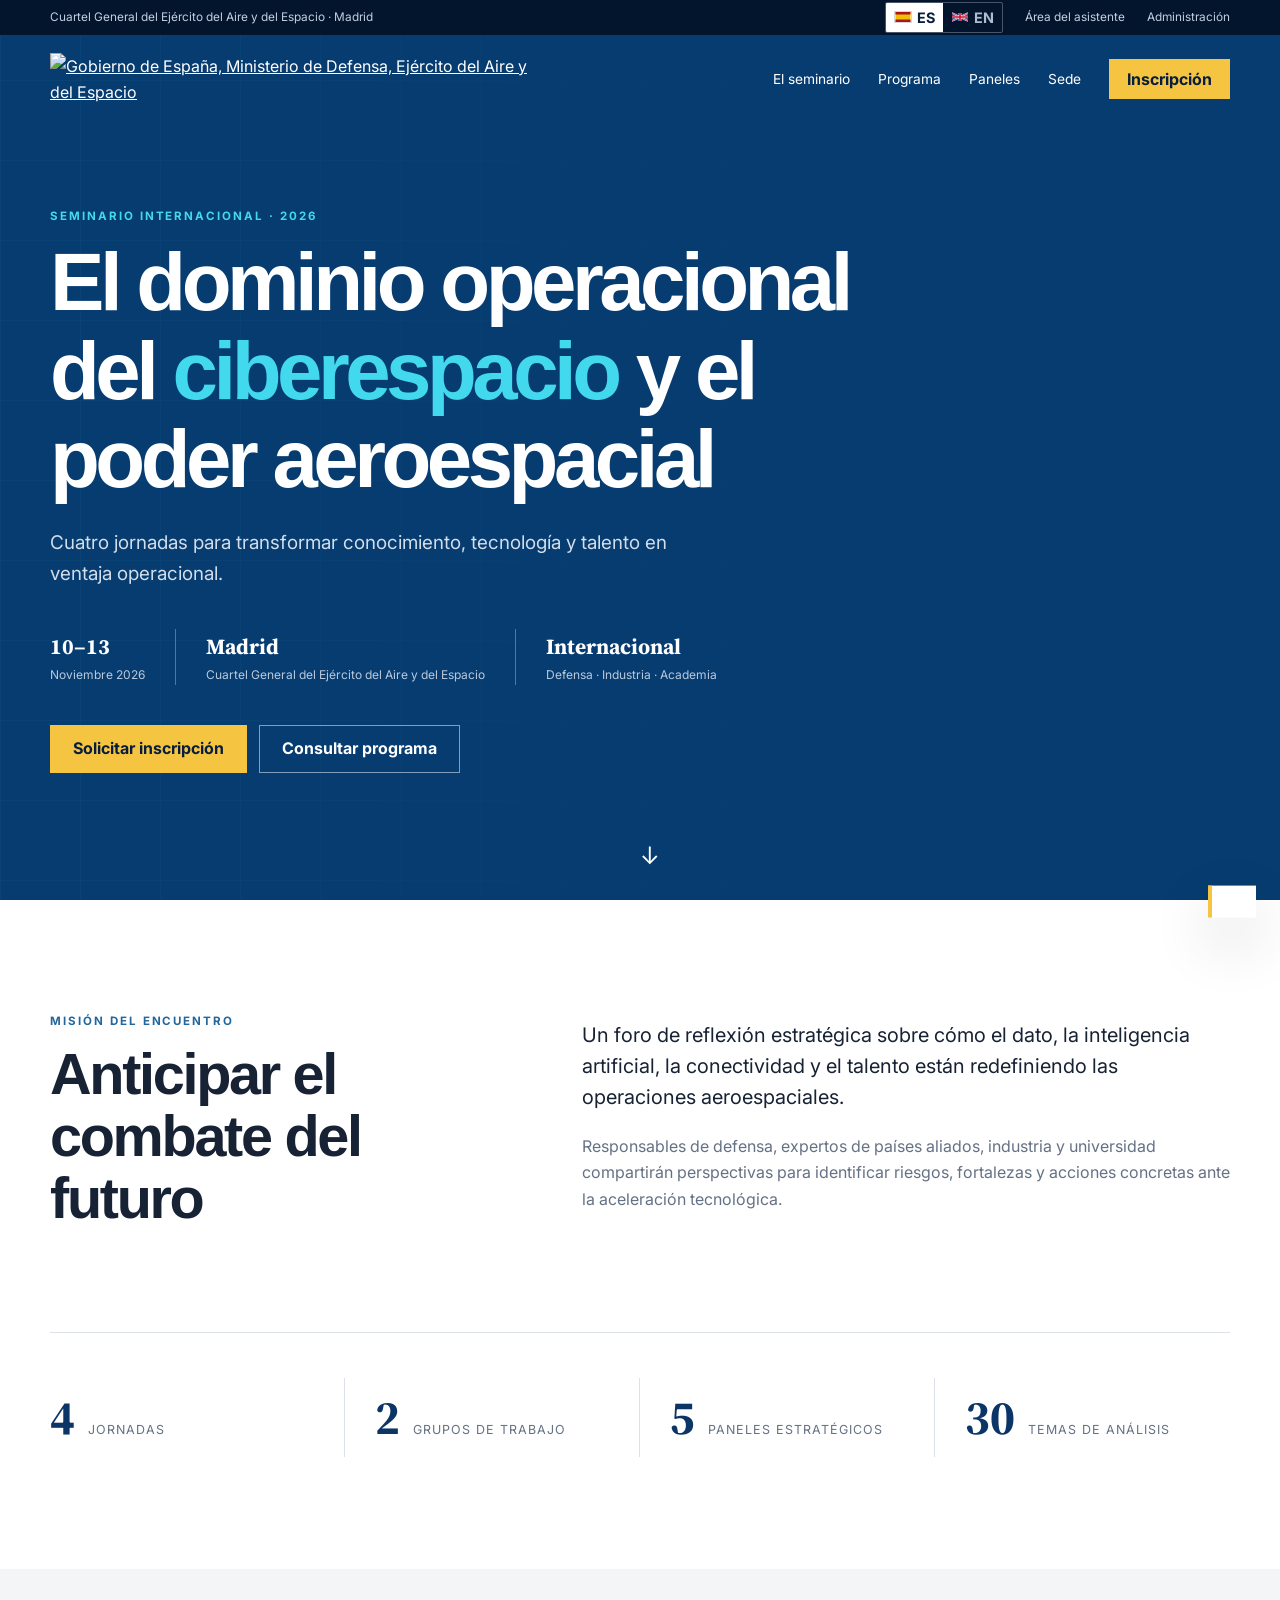
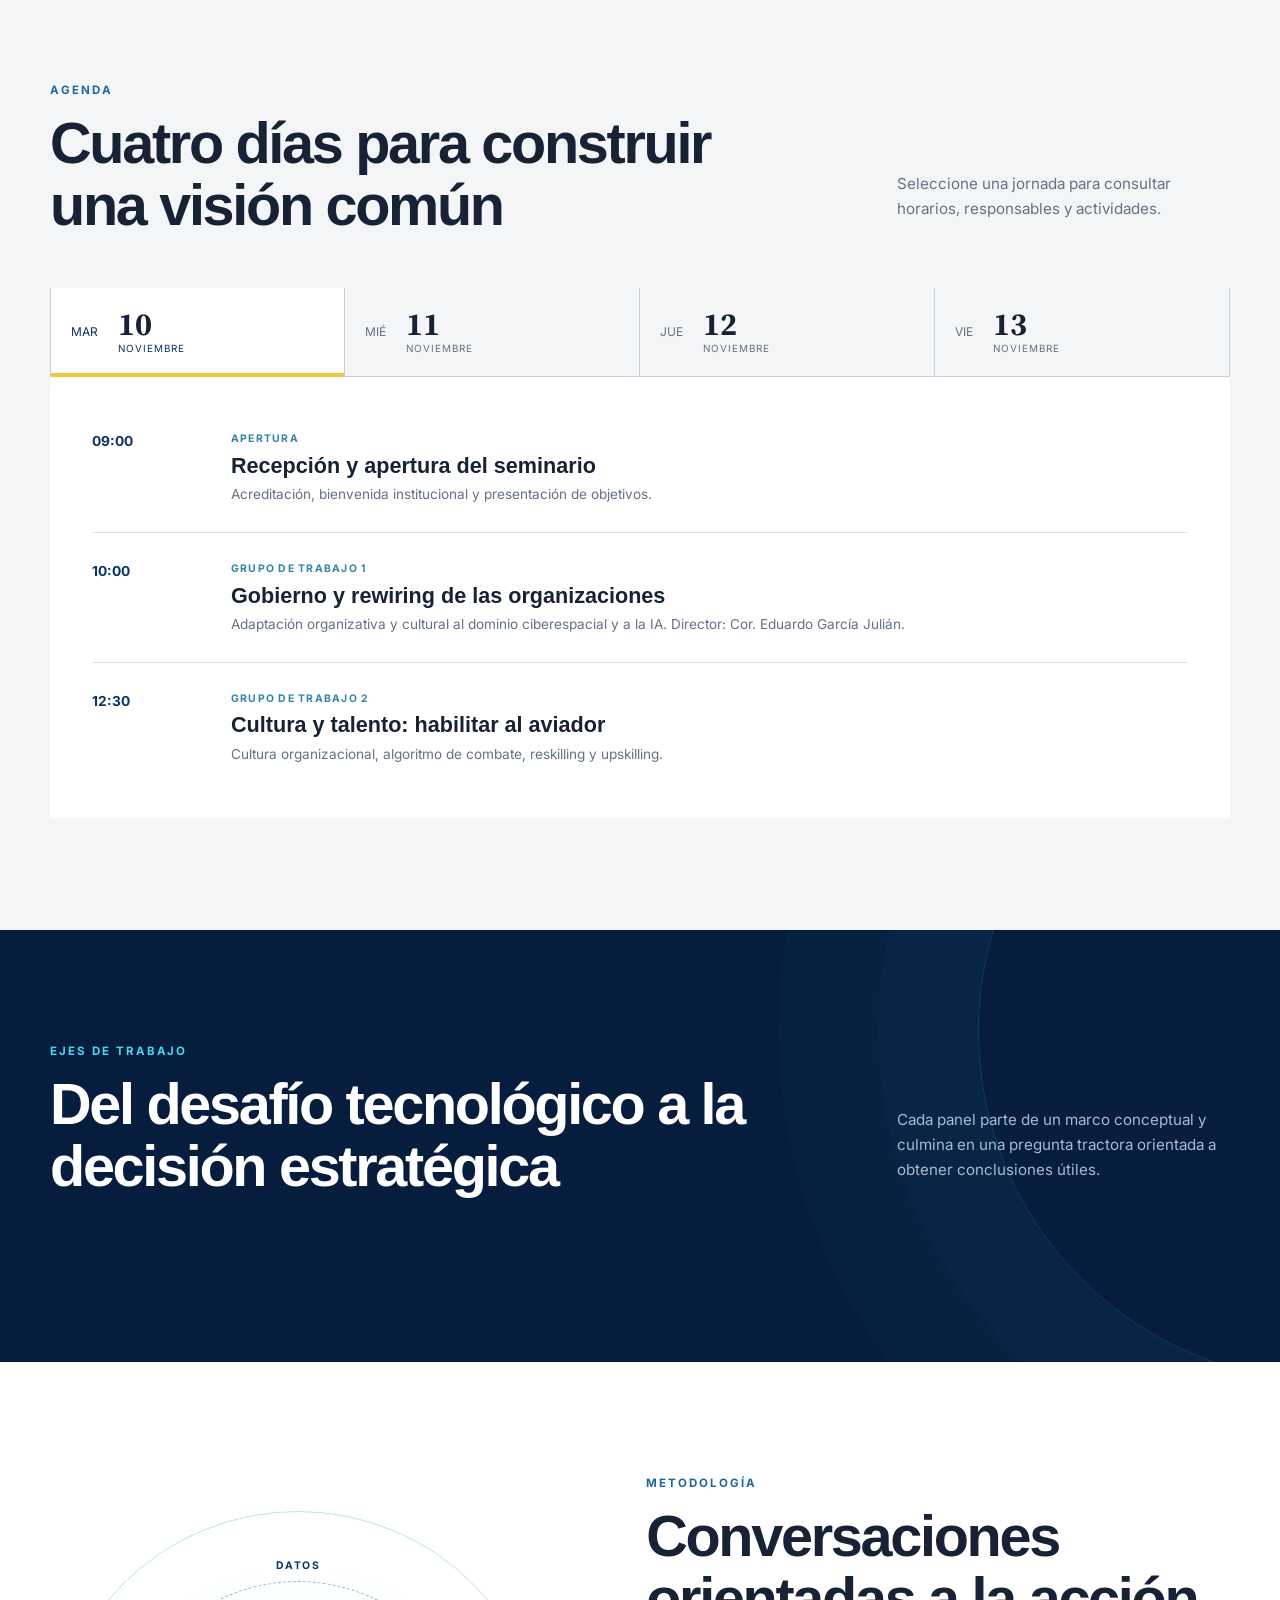
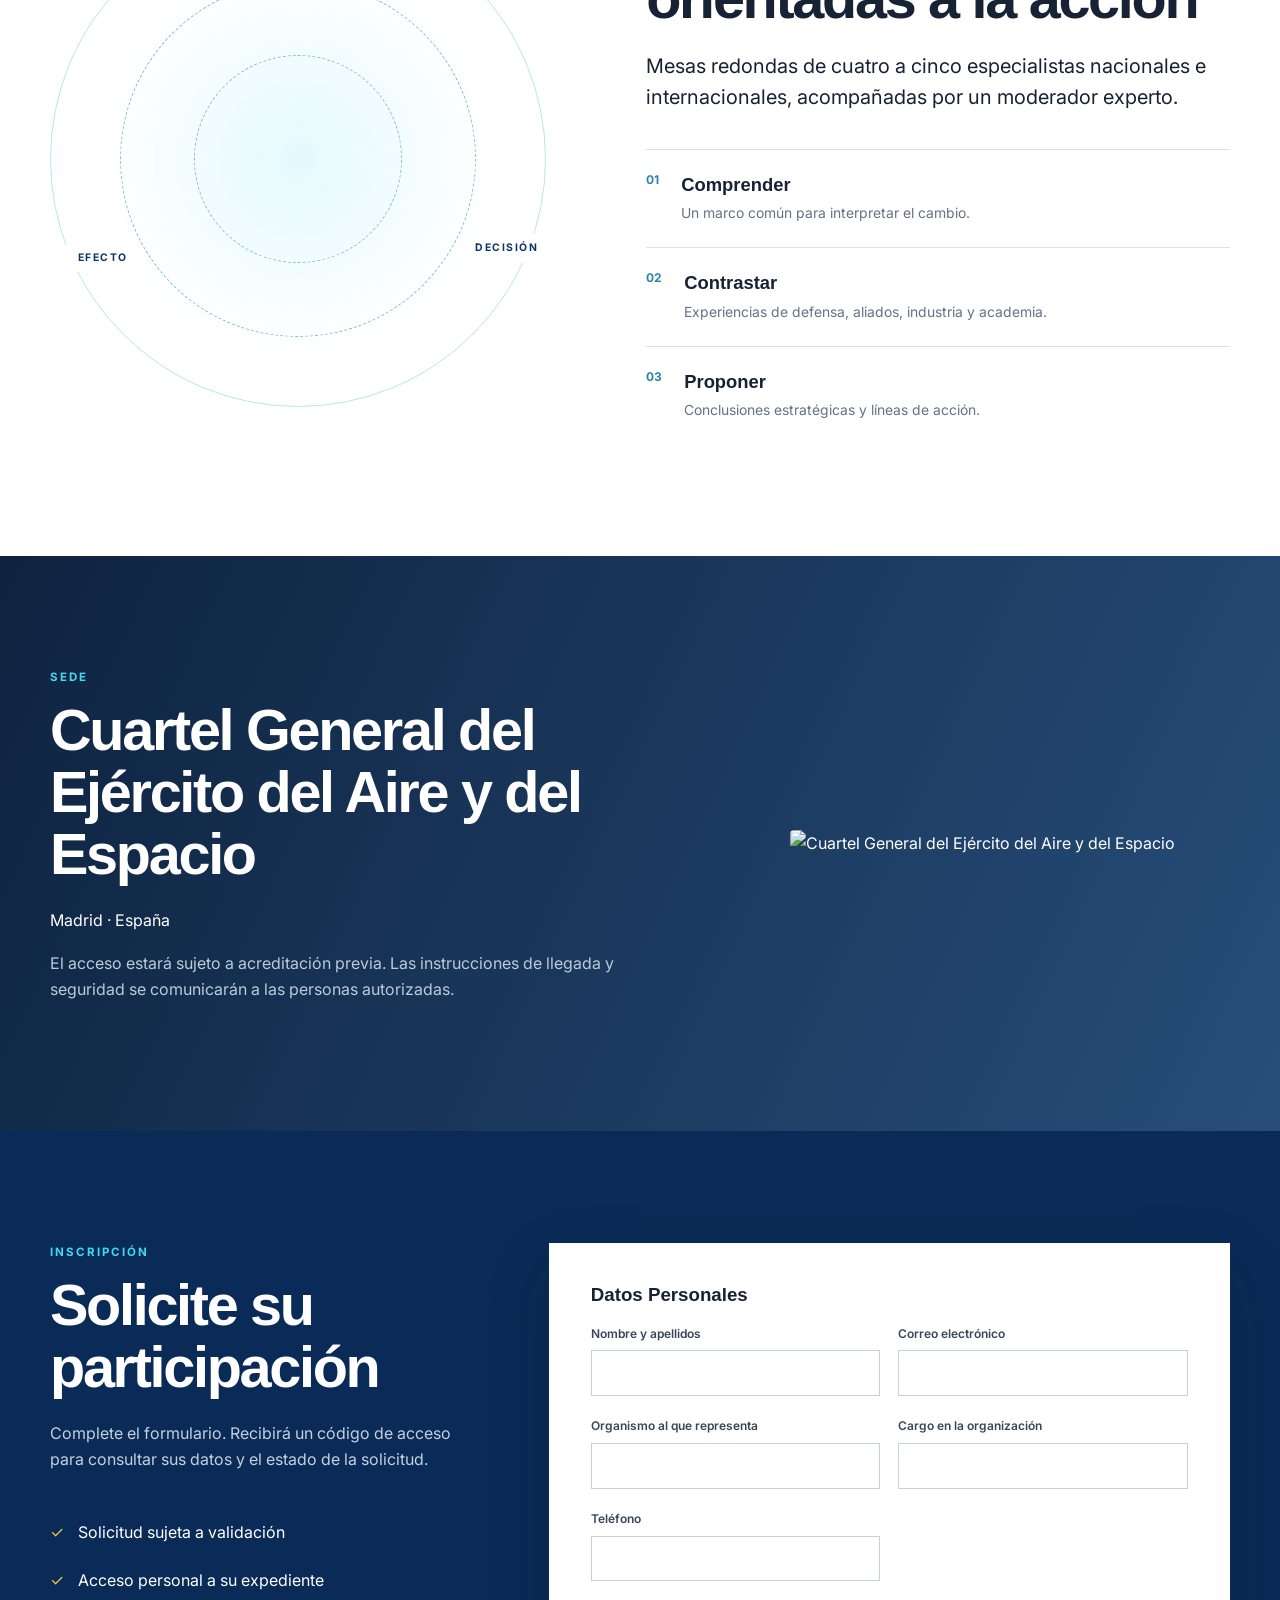
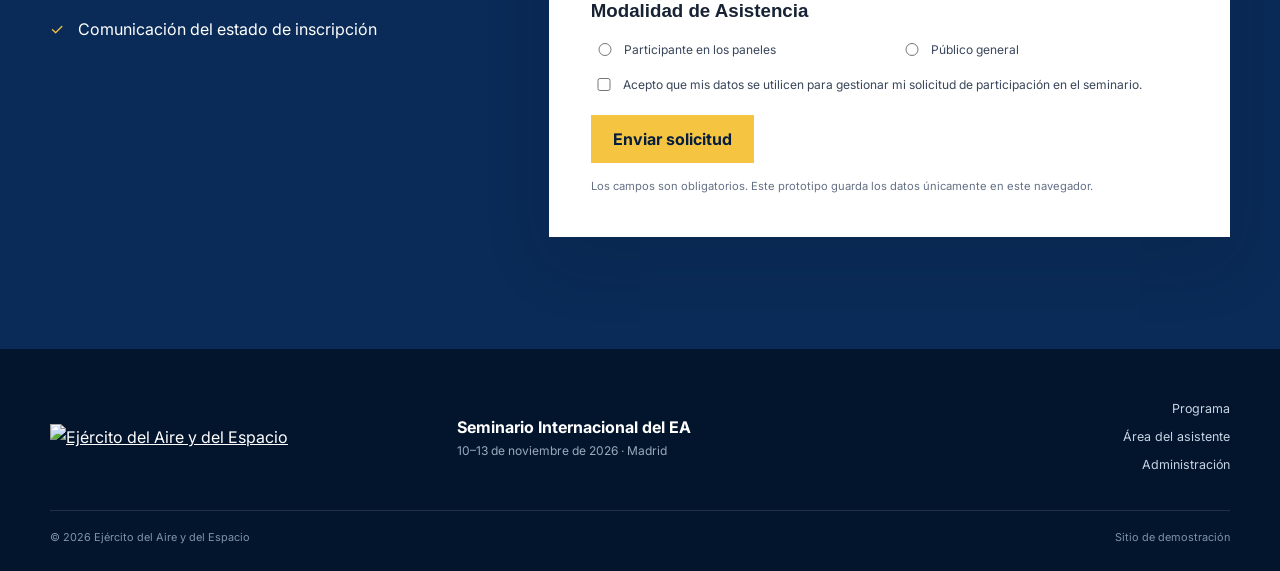
==== commit 4acfa2df: "Add files via upload" ====
--- a/index.html
+++ b/index.html
@@ -228,6 +228,12 @@
     <div id="detail-content"></div>
   </dialog>
 
+  <dialog id="success-modal" class="modal account-modal" style="text-align:center;">
+    <div style="margin-bottom:20px; font-size:3rem; color:var(--blue);">✓</div>
+    <div id="success-content" style="font-size:1.1rem; line-height:1.6; margin-bottom:30px;"></div>
+    <button class="button" type="button" onclick="document.getElementById('success-modal').close()">Cerrar</button>
+  </dialog>
+
   <dialog id="attendee-modal" class="modal account-modal">
     <button class="modal-close" type="button" data-close aria-label="Cerrar">×</button>
     <div class="modal-heading"><p class="eyebrow">Área privada</p><h2>Consulte su inscripción</h2><p>Introduzca el correo y el código entregado tras el registro.</p></div>
@@ -253,7 +259,7 @@
     </div>
     <div id="admin-dashboard" hidden>
       <div class="modal-heading admin-heading"><div><p class="eyebrow">Panel de control</p><h2>Administración</h2></div><button class="text-button dark" id="admin-logout" type="button">Cerrar sesión</button></div>
-      <div class="admin-tabs"><button class="active" type="button" data-admin-tab="activities">Programa</button><button type="button" data-admin-tab="panels">Paneles</button><button type="button" data-admin-tab="attendees">Inscritos <span id="attendee-count">0</span></button><button type="button" data-admin-tab="users">Administradores</button></div>
+      <div class="admin-tabs"><button class="active" type="button" data-admin-tab="activities">Programa</button><button type="button" data-admin-tab="panels">Paneles</button><button type="button" data-admin-tab="attendees">Inscritos <span id="attendee-count">0</span></button></div>
       <div id="admin-activities"></div>
       <div id="admin-panels" hidden></div>
       <div id="admin-attendees" hidden></div>
--- a/styles.css
+++ b/styles.css
@@ -1,15 +1,15 @@
-:root{--navy:#061d3d;--blue:#0b3567;--cyan:#42d9ee;--gold:#f5c542;--paper:#f4f5f7;--ink:#172235;--muted:#657185;--white:#fff;--line:#dce1e8;--shadow:0 24px 60px rgba(5,22,49,.16);--serif:"Source Serif 4",Georgia,serif;--sans:Inter,Arial,sans-serif}
-*{box-sizing:border-box}html{scroll-behavior:smooth}body{margin:0;color:var(--ink);background:#fff;font-family:var(--sans);font-size:16px;line-height:1.65}button,input{font:inherit}button,a{touch-action:manipulation}a{color:inherit}.shell{width:min(1180px,calc(100% - 40px));margin-inline:auto}.sr-only{position:absolute;width:1px;height:1px;padding:0;margin:-1px;overflow:hidden;clip:rect(0,0,0,0);white-space:nowrap;border:0}.skip-link{position:fixed;left:12px;top:-60px;background:#fff;padding:10px 16px;z-index:999}.skip-link:focus{top:12px}.eyebrow{margin:0 0 12px;text-transform:uppercase;letter-spacing:.17em;font-size:.72rem;font-weight:700;color:#23669b}.eyebrow.light{color:var(--cyan)}h1,h2,h3,p{margin-top:0}h1,h2,h3{font-family:var(--serif);line-height:1.08}h2{font-size:clamp(2.25rem,4.5vw,4rem);letter-spacing:-.04em;margin-bottom:22px}.lead{font-size:1.25rem;line-height:1.55}.button{display:inline-flex;align-items:center;justify-content:center;min-height:48px;padding:0 22px;border:1px solid var(--gold);background:var(--gold);color:var(--navy);font-weight:700;text-decoration:none;cursor:pointer;transition:.2s}.button:hover{background:#ffdc65;transform:translateY(-1px)}.button-small{min-height:40px;padding:0 17px}.button-ghost{background:transparent;color:#fff;border-color:rgba(255,255,255,.5)}.button-ghost:hover{background:rgba(255,255,255,.1)}.button-gold{background:var(--gold);border:0}.section{padding:112px 0}.utility-bar{background:#03152d;color:#c2cfe0;font-size:.74rem}.utility-inner{height:35px;display:flex;align-items:center;justify-content:space-between}.utility-actions{display:flex;gap:22px}.text-button{border:0;background:transparent;color:inherit;padding:0;cursor:pointer;font:inherit}.text-button:hover{text-decoration:underline}.text-button.dark{color:var(--blue);font-weight:600}.site-header{position:absolute;left:0;right:0;z-index:20;color:#fff}.main-nav{height:88px;display:flex;align-items:center;justify-content:space-between}.brand img{display:block;width:min(480px,43vw);height:auto}.nav-links{display:flex;align-items:center;gap:28px}.nav-links>a:not(.button){font-size:.86rem;text-decoration:none}.nav-links>a:not(.button):hover{color:var(--cyan)}.menu-toggle{display:none;border:0;background:none;padding:8px}.menu-toggle span:not(.sr-only){display:block;width:25px;height:2px;margin:5px;background:#fff}.hero{min-height:800px;height:100vh;max-height:980px;position:relative;display:flex;align-items:center;overflow:hidden;color:#fff;background:var(--navy)}.hero-image{position:absolute;inset:0;background:linear-gradient(90deg,rgba(3,17,39,.98) 0%,rgba(3,20,44,.85) 48%,rgba(3,20,44,.25) 100%),linear-gradient(0deg,rgba(3,20,44,.72),transparent 45%),url("assets/poster-ciberespacio.jpg") right center/auto 125% no-repeat}.hero-grid{position:absolute;inset:0;opacity:.15;background-image:linear-gradient(rgba(66,217,238,.3) 1px,transparent 1px),linear-gradient(90deg,rgba(66,217,238,.3) 1px,transparent 1px);background-size:80px 80px;mask-image:linear-gradient(90deg,black,transparent 65%)}.hero-content{position:relative;padding-top:118px}.hero h1{max-width:830px;font-size:clamp(3.25rem,7vw,6.4rem);letter-spacing:-.055em;margin-bottom:24px}.hero h1 span{color:var(--cyan)}.hero-lead{max-width:650px;font-size:1.18rem;color:#d2deec}.hero-meta{display:flex;gap:0;margin:40px 0}.hero-meta div{display:flex;flex-direction:column;padding:0 30px;border-left:1px solid rgba(255,255,255,.3)}.hero-meta div:first-child{padding-left:0;border:0}.hero-meta strong{font-family:var(--serif);font-size:1.35rem}.hero-meta span{font-size:.75rem;color:#b9c9dc}.hero-actions{display:flex;gap:12px}.scroll-cue{position:absolute;bottom:24px;left:50%;font-size:1.5rem;text-decoration:none;color:#fff;animation:bob 2s infinite}@keyframes bob{50%{transform:translateY(7px)}}.intro{background:#fff}.intro-grid{display:grid;grid-template-columns:.8fr 1.2fr;gap:100px}.intro-copy{padding-top:8px;max-width:690px}.intro-copy p:not(.lead){color:var(--muted)}.stat-grid{display:grid;grid-template-columns:repeat(4,1fr);border-top:1px solid var(--line);margin-top:80px;padding-top:45px}.stat{display:flex;align-items:baseline;gap:13px;border-right:1px solid var(--line);padding-left:30px}.stat:first-child{padding-left:0}.stat:last-child{border:0}.stat strong{font-family:var(--serif);font-size:3rem;color:var(--blue)}.stat span{font-size:.78rem;color:var(--muted);text-transform:uppercase;letter-spacing:.08em}.program-section{background:var(--paper)}.section-heading{display:grid;grid-template-columns:1.5fr .65fr;align-items:end;gap:80px;margin-bottom:52px}.section-heading h2{margin-bottom:0}.section-heading>p{color:var(--muted);font-size:.95rem}.day-tabs{display:grid;grid-template-columns:repeat(4,1fr);border-bottom:1px solid #c9d0d9}.day-tabs button{position:relative;border:0;border-right:1px solid #c9d0d9;background:transparent;padding:20px;cursor:pointer;color:var(--muted);display:grid;grid-template-columns:auto 1fr;grid-template-rows:auto auto;text-align:left}.day-tabs button:first-child{border-left:1px solid #c9d0d9}.day-tabs span{grid-row:1/3;align-self:center;margin-right:20px;font-size:.75rem;text-transform:uppercase}.day-tabs strong{font:700 2rem/1 var(--serif);color:var(--ink)}.day-tabs small{text-transform:uppercase;letter-spacing:.1em;font-size:.62rem}.day-tabs button[aria-selected="true"]{background:#fff;color:var(--blue)}.day-tabs button[aria-selected="true"]:after{content:"";position:absolute;left:0;right:0;bottom:-1px;height:4px;background:var(--gold)}.timeline{background:#fff;padding:26px 42px;min-height:280px}.timeline-item{display:grid;grid-template-columns:115px 1fr auto;gap:24px;padding:27px 0;border-bottom:1px solid var(--line);align-items:start}.timeline-item:last-child{border:0}.timeline-time{font-weight:700;color:var(--blue);font-size:.86rem}.timeline-type{display:block;text-transform:uppercase;font-size:.65rem;letter-spacing:.12em;color:#3483a8;font-weight:700;margin-bottom:6px}.timeline-item h3{font-size:1.35rem;margin:0 0 6px}.timeline-item p{margin:0;color:var(--muted);font-size:.85rem}.timeline-item button{border:0;background:transparent;color:var(--blue);cursor:pointer;font-weight:700}.panels-section{background:var(--navy);color:#fff;position:relative;overflow:hidden}.panels-section:after{content:"";position:absolute;width:700px;height:700px;border:1px solid rgba(66,217,238,.16);border-radius:50%;right:-400px;top:-250px;box-shadow:0 0 0 100px rgba(66,217,238,.025),0 0 0 200px rgba(66,217,238,.02)}.light-heading{position:relative;z-index:1}.light-heading>p{color:#a9bad0}.panel-grid{display:grid;grid-template-columns:repeat(6,1fr);gap:16px;position:relative;z-index:1}.topic-card{grid-column:span 2;min-height:310px;position:relative;display:flex;flex-direction:column;padding:30px;border:1px solid rgba(255,255,255,.15);background:linear-gradient(145deg,rgba(255,255,255,.08),rgba(255,255,255,.02));overflow:hidden}.topic-card:nth-child(4){grid-column:2/span 2}.topic-card .number{font:700 3.8rem/1 var(--serif);color:rgba(66,217,238,.17)}.topic-card .date{font-size:.68rem;text-transform:uppercase;letter-spacing:.15em;color:var(--cyan);margin:8px 0 20px}.topic-card h3{font-size:1.52rem;margin-bottom:14px}.topic-card p{color:#b9c7d8;font-size:.85rem}.topic-card button{margin-top:auto;align-self:flex-start;border:0;border-bottom:1px solid var(--cyan);background:transparent;padding:6px 0;color:#fff;cursor:pointer}.method-grid{display:grid;grid-template-columns:.85fr 1fr;gap:100px;align-items:center}.method-visual{aspect-ratio:1;position:relative;border-radius:50%;border:1px solid #b7e7ed;display:grid;place-items:center;background:radial-gradient(circle,rgba(66,217,238,.14),transparent 56%)}.method-visual:before,.method-visual:after{content:"";position:absolute;border:1px dashed #83bfca;border-radius:50%;inset:14%}.method-visual:after{inset:29%}.method-visual span{position:absolute;padding:6px 12px;background:#fff;color:var(--blue);font-size:.65rem;letter-spacing:.14em;font-weight:700}.method-visual span:nth-child(1){top:8%}.method-visual span:nth-child(2){right:-1%;bottom:29%}.method-visual span:nth-child(3){left:3%;bottom:27%}.steps{list-style:none;padding:0;margin:36px 0 0}.steps li{display:flex;gap:22px;padding:20px 0;border-top:1px solid var(--line)}.steps li>span{color:#2b86a6;font-weight:700;font-size:.75rem}.steps strong{font-family:var(--serif);font-size:1.15rem}.steps p{margin:2px 0;color:var(--muted);font-size:.87rem}.venue{background:linear-gradient(115deg,rgba(4,26,56,.96),rgba(9,53,103,.88)),url("assets/fondo-sede.jpg") center center/cover;color:#fff}.venue-card{display:grid;grid-template-columns:1.2fr .8fr;align-items:center;gap:80px}.venue-card h2{max-width:650px}.venue-note{max-width:620px;color:#bdcada}.venue-coordinates{height:280px;position:relative;display:flex;align-items:center;justify-content:center;gap:20px;border:1px solid rgba(255,255,255,.2);font-size:.7rem;letter-spacing:.12em;color:var(--cyan)}.venue-coordinates:before,.venue-coordinates:after{content:"";position:absolute;background:rgba(66,217,238,.25)}.venue-coordinates:before{width:1px;top:0;bottom:0}.venue-coordinates:after{height:1px;left:0;right:0}.venue-coordinates i{width:18px;height:18px;border:2px solid var(--gold);border-radius:50%;z-index:1}.registration{background:#0a2b57;color:#fff}.registration-grid{display:grid;grid-template-columns:.75fr 1.25fr;gap:90px}.registration-copy p{color:#c3d0df}.check-list{list-style:none;padding:0;margin:35px 0}.check-list li{padding:11px 0 11px 28px;position:relative}.check-list li:before{content:"✓";position:absolute;left:0;color:var(--gold)}.registration-form{background:#fff;color:var(--ink);padding:42px;box-shadow:var(--shadow)}label{display:flex;flex-direction:column;gap:7px;font-size:.75rem;font-weight:600;color:#39465a}.registration-form>label,.field-row{margin-bottom:20px}.field-row{display:grid;grid-template-columns:1fr 1fr;gap:18px}.registration-form input,.stack-form input,.admin-edit input,.admin-edit textarea,.admin-edit select{width:100%;border:1px solid #c8d0da;background:#fff;padding:12px;color:var(--ink);outline:none}.registration-form input:focus,.stack-form input:focus,.admin-edit input:focus,.admin-edit textarea:focus,.admin-edit select:focus{border-color:#1a709c;box-shadow:0 0 0 3px rgba(26,112,156,.13)}.consent{flex-direction:row;align-items:flex-start!important;font-weight:400}.consent input{width:18px;margin-top:3px}.form-note,.demo-hint{font-size:.7rem;color:var(--muted);margin:14px 0 0}.site-footer{background:#03152d;color:#fff;padding:50px 0 24px}.footer-grid{display:grid;grid-template-columns:1fr 1fr 1fr;align-items:center;gap:40px}.footer-grid img{max-width:360px;width:100%}.footer-grid>div{display:flex;flex-direction:column}.footer-grid span{font-size:.75rem;color:#98aabd}.footer-links{align-items:flex-end;gap:7px}.footer-links a,.footer-links button{border:0;background:none;color:#c8d4e3;font:inherit;font-size:.78rem;text-decoration:none;padding:0;cursor:pointer}.footer-bottom{margin-top:35px;padding-top:18px;border-top:1px solid rgba(255,255,255,.12);display:flex;justify-content:space-between;color:#7f93ab;font-size:.68rem}.modal{width:min(720px,calc(100% - 30px));max-height:90vh;border:0;padding:0;box-shadow:var(--shadow);color:var(--ink)}.modal::backdrop{background:rgba(2,12,28,.82);backdrop-filter:blur(4px)}.modal-close{position:absolute;right:18px;top:14px;border:0;background:transparent;color:var(--ink);font-size:1.8rem;cursor:pointer;z-index:5}.account-modal{padding:45px}.modal-heading{margin-bottom:28px;padding-right:30px}.modal-heading h2{font-size:2.5rem;margin-bottom:12px}.modal-heading p:last-child{color:var(--muted)}.stack-form{display:grid;gap:17px}.stack-form .button{margin-top:5px}.form-message{color:#a42323;font-size:.78rem;margin:0}.profile-card{border-top:4px solid var(--gold);background:var(--paper);padding:28px}.profile-status{display:inline-flex;padding:6px 10px;background:#e7f1fb;color:#0c5688;font-size:.72rem;font-weight:700;text-transform:uppercase;letter-spacing:.08em}.profile-status.authorized{background:#e4f4ea;color:#176b37}.profile-status.denied{background:#f8e5e5;color:#9e2929}.profile-grid{display:grid;grid-template-columns:1fr 1fr;gap:18px;margin-top:25px}.profile-grid span{display:block;color:var(--muted);font-size:.68rem;text-transform:uppercase}.profile-grid strong{font-size:.88rem}.detail-modal{padding:50px}.detail-modal h2{font-size:2.6rem}.detail-intro{font-size:1rem;color:var(--muted)}.detail-meta{padding:16px 0;border-top:1px solid var(--line);border-bottom:1px solid var(--line);font-size:.8rem;color:var(--blue);margin:24px 0}.topic-list{counter-reset:topic;list-style:none;padding:0}.topic-list li{counter-increment:topic;padding:18px 0 18px 46px;border-bottom:1px solid var(--line);position:relative}.topic-list li:before{content:counter(topic,decimal-leading-zero);position:absolute;left:0;color:#2785a5;font-size:.7rem;font-weight:700}.topic-list strong{display:block;font-family:var(--serif);font-size:1.06rem}.topic-list p{margin:6px 0 0;color:var(--muted);font-size:.8rem}.admin-modal{}.admin-heading{display:flex;align-items:start;justify-content:space-between}.admin-tabs{display:flex;border-bottom:1px solid var(--line);margin-bottom:20px}.admin-tabs button{border:0;background:none;padding:12px 18px;cursor:pointer;color:var(--muted)}.admin-tabs button.active{color:var(--blue);font-weight:700;border-bottom:3px solid var(--gold)}.admin-tabs span{display:inline-flex;min-width:20px;height:20px;align-items:center;justify-content:center;background:var(--navy);color:#fff;border-radius:20px;font-size:.65rem}.admin-list{display:grid;gap:10px}.admin-row{border:1px solid var(--line);padding:14px;display:grid;grid-template-columns:65px 1fr auto;gap:14px;align-items:center}.admin-row small{color:var(--muted)}.admin-row button{border:0;background:var(--paper);color:var(--blue);padding:8px 12px;cursor:pointer}.admin-edit{background:var(--paper);padding:18px;margin-top:10px;display:grid;gap:12px}.admin-edit textarea{min-height:80px;resize:vertical;font:inherit}.admin-edit .button{justify-self:start}.attendee-table{width:100%;border-collapse:collapse;font-size:.78rem}.attendee-table th,.attendee-table td{padding:12px 8px;border-bottom:1px solid var(--line);text-align:left;vertical-align:top}.attendee-table th{color:var(--muted);font-size:.65rem;text-transform:uppercase}.attendee-table select{padding:6px;max-width:120px}.empty-state{text-align:center;padding:40px;color:var(--muted)}.toast{position:fixed;right:24px;bottom:24px;background:#fff;border-left:4px solid var(--gold);box-shadow:var(--shadow);padding:16px 22px;z-index:100;max-width:380px;transform:translateY(130%);transition:.3s}.toast.show{transform:translateY(0)}
-@media(max-width:900px){.site-header{position:absolute}.brand img{width:390px;max-width:70vw}.menu-toggle{display:block}.nav-links{display:none;position:absolute;top:123px;left:20px;right:20px;background:#fff;color:var(--ink);padding:25px;box-shadow:var(--shadow);flex-direction:column;align-items:stretch}.nav-links.open{display:flex}.hero{height:auto;min-height:850px}.hero-image{background:linear-gradient(90deg,rgba(3,17,39,.96),rgba(3,20,44,.65)),url("assets/poster-ciberespacio.jpg") 70% center/cover}.intro-grid,.section-heading,.method-grid,.venue-card,.registration-grid{grid-template-columns:1fr;gap:35px}.stat-grid{grid-template-columns:1fr 1fr;row-gap:35px}.stat:nth-child(2){border:0}.panel-grid{grid-template-columns:1fr 1fr}.topic-card,.topic-card:nth-child(4){grid-column:span 1}.method-visual{max-width:500px;margin:auto}.footer-grid{grid-template-columns:1fr 1fr}.footer-links{grid-column:1/3;align-items:flex-start}.section{padding:82px 0}}
-@media(max-width:620px){.shell{width:min(100% - 28px,1180px)}.utility-inner>span{display:none}.utility-inner{justify-content:flex-end}.main-nav{height:76px}.hero-content{padding-top:150px}.hero h1{font-size:3rem}.hero-meta{display:grid;grid-template-columns:1fr 1fr;gap:20px}.hero-meta div{padding:0 15px}.hero-meta div:nth-child(3){grid-column:1/3;border:0;padding-left:0}.hero-actions{flex-direction:column;align-items:stretch}.section{padding:68px 0}h2{font-size:2.5rem}.intro-grid{gap:15px}.stat-grid{grid-template-columns:1fr 1fr;margin-top:45px}.stat{padding:0;border:0;display:block}.stat strong{font-size:2.5rem;display:block}.day-tabs button{display:flex;flex-direction:column;padding:12px}.day-tabs span{margin:0}.day-tabs small{display:none}.timeline{padding:18px}.timeline-item{grid-template-columns:1fr;gap:8px}.timeline-item button{justify-self:start}.panel-grid{grid-template-columns:1fr}.topic-card{min-height:280px}.field-row{grid-template-columns:1fr}.registration-form{padding:25px}.venue-coordinates{height:180px}.footer-grid{grid-template-columns:1fr}.footer-links{grid-column:auto}.footer-bottom{flex-direction:column;gap:7px}.modal,.account-modal,.detail-modal{padding:34px 22px}.profile-grid{grid-template-columns:1fr}.admin-row{grid-template-columns:50px 1fr}.admin-row button{grid-column:1/3}.attendee-table thead{display:none}.attendee-table,.attendee-table tbody,.attendee-table tr,.attendee-table td{display:block}.attendee-table tr{padding:12px 0;border-bottom:1px solid var(--line)}.attendee-table td{border:0;padding:4px}.attendee-table td:before{content:attr(data-label) ": ";font-weight:700}.admin-heading{display:block}}
-@media(prefers-reduced-motion:reduce){html{scroll-behavior:auto}*,*:before,*:after{animation:none!important;transition:none!important}}
-.utility-actions{align-items:center}.language-switch{display:flex;align-items:stretch;border:1px solid rgba(255,255,255,.28);border-radius:2px;overflow:hidden}.language-switch button{display:flex;align-items:center;gap:5px;border:0;background:transparent;color:#aebed2;padding:3px 8px;font-size:.65rem;font-weight:700;cursor:pointer}.language-switch button.active{background:#fff;color:var(--navy)}.language-switch button:focus-visible{outline:2px solid var(--gold);outline-offset:-2px}.language-flag{display:block;width:18px;height:12px;flex:0 0 18px;border:1px solid rgba(0,0,0,.16)}
-h1,h2,h3,.topic-list strong,.steps strong{font-family:var(--sans);font-weight:700}
-.language-switch button{font-size:calc(.65rem + 3pt)}
-.hero{height:auto;max-height:none;min-height:max(800px,100vh)}
-.hero-content{padding-top:170px;padding-bottom:90px}
-.hero h1{font-size:clamp(calc(3.25rem - 4pt),calc(7vw - 4pt),calc(6.4rem - 4pt))}
-html[lang="es"] .hero h1{font-size:clamp(calc(3.25rem - 6pt),calc(7vw - 6pt),calc(6.4rem - 6pt))}
-@media(max-width:620px){.hero-content{padding-top:165px;padding-bottom:70px}.hero h1,html[lang="es"] .hero h1{font-size:calc(3rem - 5pt)}}
-
-.venue-image { width: 100%; height: 100%; min-height: 250px; object-fit: cover; border-radius: 4px; border: 1px solid rgba(255,255,255,0.1); }
+:root{--navy:#061d3d;--blue:#0b3567;--cyan:#42d9ee;--gold:#f5c542;--paper:#f4f5f7;--ink:#172235;--muted:#657185;--white:#fff;--line:#dce1e8;--shadow:0 24px 60px rgba(5,22,49,.16);--serif:"Source Serif 4",Georgia,serif;--sans:Inter,Arial,sans-serif}
+*{box-sizing:border-box}html{scroll-behavior:smooth}body{margin:0;color:var(--ink);background:#fff;font-family:var(--sans);font-size:16px;line-height:1.65}button,input{font:inherit}button,a{touch-action:manipulation}a{color:inherit}.shell{width:min(1180px,calc(100% - 40px));margin-inline:auto}.sr-only{position:absolute;width:1px;height:1px;padding:0;margin:-1px;overflow:hidden;clip:rect(0,0,0,0);white-space:nowrap;border:0}.skip-link{position:fixed;left:12px;top:-60px;background:#fff;padding:10px 16px;z-index:999}.skip-link:focus{top:12px}.eyebrow{margin:0 0 12px;text-transform:uppercase;letter-spacing:.17em;font-size:.72rem;font-weight:700;color:#23669b}.eyebrow.light{color:var(--cyan)}h1,h2,h3,p{margin-top:0}h1,h2,h3{font-family:var(--serif);line-height:1.08}h2{font-size:clamp(2.25rem,4.5vw,4rem);letter-spacing:-.04em;margin-bottom:22px}.lead{font-size:1.25rem;line-height:1.55}.button{display:inline-flex;align-items:center;justify-content:center;min-height:48px;padding:0 22px;border:1px solid var(--gold);background:var(--gold);color:var(--navy);font-weight:700;text-decoration:none;cursor:pointer;transition:.2s}.button:hover{background:#ffdc65;transform:translateY(-1px)}.button-small{min-height:40px;padding:0 17px}.button-ghost{background:transparent;color:#fff;border-color:rgba(255,255,255,.5)}.button-ghost:hover{background:rgba(255,255,255,.1)}.button-gold{background:var(--gold);border:0}.section{padding:112px 0}.utility-bar{background:#03152d;color:#c2cfe0;font-size:.74rem}.utility-inner{height:35px;display:flex;align-items:center;justify-content:space-between}.utility-actions{display:flex;gap:22px}.text-button{border:0;background:transparent;color:inherit;padding:0;cursor:pointer;font:inherit}.text-button:hover{text-decoration:underline}.text-button.dark{color:var(--blue);font-weight:600}.site-header{position:absolute;left:0;right:0;z-index:20;color:#fff}.main-nav{height:88px;display:flex;align-items:center;justify-content:space-between}.brand img{display:block;width:min(480px,43vw);height:auto}.nav-links{display:flex;align-items:center;gap:28px}.nav-links>a:not(.button){font-size:.86rem;text-decoration:none}.nav-links>a:not(.button):hover{color:var(--cyan)}.menu-toggle{display:none;border:0;background:none;padding:8px}.menu-toggle span:not(.sr-only){display:block;width:25px;height:2px;margin:5px;background:#fff}.hero{min-height:800px;height:100vh;max-height:980px;position:relative;display:flex;align-items:center;overflow:hidden;color:#fff;background:var(--navy)}.hero-image{position:absolute;inset:0;background:linear-gradient(90deg, #073C70 0%, #073C70 40%, rgba(7,60,112,0) 65%), #073C70 url("assets/tridente-v2.jpg") right center/65% 100% no-repeat}.hero-grid{position:absolute;inset:0;opacity:.15;background-image:linear-gradient(rgba(66,217,238,.3) 1px,transparent 1px),linear-gradient(90deg,rgba(66,217,238,.3) 1px,transparent 1px);background-size:80px 80px;mask-image:linear-gradient(90deg,black,transparent 65%)}.hero-content{position:relative;padding-top:118px}.hero h1{max-width:830px;font-size:clamp(3.25rem,7vw,6.4rem);letter-spacing:-.055em;margin-bottom:24px}.hero h1 span{color:var(--cyan)}.hero-lead{max-width:650px;font-size:1.18rem;color:#d2deec}.hero-meta{display:flex;gap:0;margin:40px 0}.hero-meta div{display:flex;flex-direction:column;padding:0 30px;border-left:1px solid rgba(255,255,255,.3)}.hero-meta div:first-child{padding-left:0;border:0}.hero-meta strong{font-family:var(--serif);font-size:1.35rem}.hero-meta span{font-size:.75rem;color:#b9c9dc}.hero-actions{display:flex;gap:12px}.scroll-cue{position:absolute;bottom:24px;left:50%;font-size:1.5rem;text-decoration:none;color:#fff;animation:bob 2s infinite}@keyframes bob{50%{transform:translateY(7px)}}.intro{background:#fff}.intro-grid{display:grid;grid-template-columns:.8fr 1.2fr;gap:100px}.intro-copy{padding-top:8px;max-width:690px}.intro-copy p:not(.lead){color:var(--muted)}.stat-grid{display:grid;grid-template-columns:repeat(4,1fr);border-top:1px solid var(--line);margin-top:80px;padding-top:45px}.stat{display:flex;align-items:baseline;gap:13px;border-right:1px solid var(--line);padding-left:30px}.stat:first-child{padding-left:0}.stat:last-child{border:0}.stat strong{font-family:var(--serif);font-size:3rem;color:var(--blue)}.stat span{font-size:.78rem;color:var(--muted);text-transform:uppercase;letter-spacing:.08em}.program-section{background:var(--paper)}.section-heading{display:grid;grid-template-columns:1.5fr .65fr;align-items:end;gap:80px;margin-bottom:52px}.section-heading h2{margin-bottom:0}.section-heading>p{color:var(--muted);font-size:.95rem}.day-tabs{display:grid;grid-template-columns:repeat(4,1fr);border-bottom:1px solid #c9d0d9}.day-tabs button{position:relative;border:0;border-right:1px solid #c9d0d9;background:transparent;padding:20px;cursor:pointer;color:var(--muted);display:grid;grid-template-columns:auto 1fr;grid-template-rows:auto auto;text-align:left}.day-tabs button:first-child{border-left:1px solid #c9d0d9}.day-tabs span{grid-row:1/3;align-self:center;margin-right:20px;font-size:.75rem;text-transform:uppercase}.day-tabs strong{font:700 2rem/1 var(--serif);color:var(--ink)}.day-tabs small{text-transform:uppercase;letter-spacing:.1em;font-size:.62rem}.day-tabs button[aria-selected="true"]{background:#fff;color:var(--blue)}.day-tabs button[aria-selected="true"]:after{content:"";position:absolute;left:0;right:0;bottom:-1px;height:4px;background:var(--gold)}.timeline{background:#fff;padding:26px 42px;min-height:280px}.timeline-item{display:grid;grid-template-columns:115px 1fr auto;gap:24px;padding:27px 0;border-bottom:1px solid var(--line);align-items:start}.timeline-item:last-child{border:0}.timeline-time{font-weight:700;color:var(--blue);font-size:.86rem}.timeline-type{display:block;text-transform:uppercase;font-size:.65rem;letter-spacing:.12em;color:#3483a8;font-weight:700;margin-bottom:6px}.timeline-item h3{font-size:1.35rem;margin:0 0 6px}.timeline-item p{margin:0;color:var(--muted);font-size:.85rem}.timeline-item button{border:0;background:transparent;color:var(--blue);cursor:pointer;font-weight:700}.panels-section{background:var(--navy);color:#fff;position:relative;overflow:hidden}.panels-section:after{content:"";position:absolute;width:700px;height:700px;border:1px solid rgba(66,217,238,.16);border-radius:50%;right:-400px;top:-250px;box-shadow:0 0 0 100px rgba(66,217,238,.025),0 0 0 200px rgba(66,217,238,.02)}.light-heading{position:relative;z-index:1}.light-heading>p{color:#a9bad0}.panel-grid{display:grid;grid-template-columns:repeat(6,1fr);gap:16px;position:relative;z-index:1}.topic-card{grid-column:span 2;min-height:310px;position:relative;display:flex;flex-direction:column;padding:30px;border:1px solid rgba(255,255,255,.15);background:linear-gradient(145deg,rgba(255,255,255,.08),rgba(255,255,255,.02));overflow:hidden}.topic-card:nth-child(4){grid-column:2/span 2}.topic-card .number{font:700 3.8rem/1 var(--serif);color:rgba(66,217,238,.17)}.topic-card .date{font-size:.68rem;text-transform:uppercase;letter-spacing:.15em;color:var(--cyan);margin:8px 0 20px}.topic-card h3{font-size:1.52rem;margin-bottom:14px}.topic-card p{color:#b9c7d8;font-size:.85rem}.topic-card button{margin-top:auto;align-self:flex-start;border:0;border-bottom:1px solid var(--cyan);background:transparent;padding:6px 0;color:#fff;cursor:pointer}.method-grid{display:grid;grid-template-columns:.85fr 1fr;gap:100px;align-items:center}.method-visual{aspect-ratio:1;position:relative;border-radius:50%;border:1px solid #b7e7ed;display:grid;place-items:center;background:radial-gradient(circle,rgba(66,217,238,.14),transparent 56%)}.method-visual:before,.method-visual:after{content:"";position:absolute;border:1px dashed #83bfca;border-radius:50%;inset:14%}.method-visual:after{inset:29%}.method-visual span{position:absolute;padding:6px 12px;background:#fff;color:var(--blue);font-size:.65rem;letter-spacing:.14em;font-weight:700}.method-visual span:nth-child(1){top:8%}.method-visual span:nth-child(2){right:-1%;bottom:29%}.method-visual span:nth-child(3){left:3%;bottom:27%}.steps{list-style:none;padding:0;margin:36px 0 0}.steps li{display:flex;gap:22px;padding:20px 0;border-top:1px solid var(--line)}.steps li>span{color:#2b86a6;font-weight:700;font-size:.75rem}.steps strong{font-family:var(--serif);font-size:1.15rem}.steps p{margin:2px 0;color:var(--muted);font-size:.87rem}.venue{background:linear-gradient(115deg,rgba(4,26,56,.96),rgba(9,53,103,.88)),url("assets/fondo-sede.jpg") center center/cover;color:#fff}.venue-card{display:grid;grid-template-columns:1.2fr .8fr;align-items:center;gap:80px}.venue-card h2{max-width:650px}.venue-note{max-width:620px;color:#bdcada}.venue-coordinates{height:280px;position:relative;display:flex;align-items:center;justify-content:center;gap:20px;border:1px solid rgba(255,255,255,.2);font-size:.7rem;letter-spacing:.12em;color:var(--cyan)}.venue-coordinates:before,.venue-coordinates:after{content:"";position:absolute;background:rgba(66,217,238,.25)}.venue-coordinates:before{width:1px;top:0;bottom:0}.venue-coordinates:after{height:1px;left:0;right:0}.venue-coordinates i{width:18px;height:18px;border:2px solid var(--gold);border-radius:50%;z-index:1}.registration{background:#0a2b57;color:#fff}.registration-grid{display:grid;grid-template-columns:.75fr 1.25fr;gap:90px}.registration-copy p{color:#c3d0df}.check-list{list-style:none;padding:0;margin:35px 0}.check-list li{padding:11px 0 11px 28px;position:relative}.check-list li:before{content:"✓";position:absolute;left:0;color:var(--gold)}.registration-form{background:#fff;color:var(--ink);padding:42px;box-shadow:var(--shadow)}label{display:flex;flex-direction:column;gap:7px;font-size:.75rem;font-weight:600;color:#39465a}.registration-form>label,.field-row{margin-bottom:20px}.field-row{display:grid;grid-template-columns:1fr 1fr;gap:18px}.registration-form input,.stack-form input,.admin-edit input,.admin-edit textarea,.admin-edit select{width:100%;border:1px solid #c8d0da;background:#fff;padding:12px;color:var(--ink);outline:none}.registration-form input:focus,.stack-form input:focus,.admin-edit input:focus,.admin-edit textarea:focus,.admin-edit select:focus{border-color:#1a709c;box-shadow:0 0 0 3px rgba(26,112,156,.13)}.consent{flex-direction:row;align-items:flex-start!important;font-weight:400}.consent input{width:18px;margin-top:3px}.form-note,.demo-hint{font-size:.7rem;color:var(--muted);margin:14px 0 0}.site-footer{background:#03152d;color:#fff;padding:50px 0 24px}.footer-grid{display:grid;grid-template-columns:1fr 1fr 1fr;align-items:center;gap:40px}.footer-grid img{max-width:360px;width:100%}.footer-grid>div{display:flex;flex-direction:column}.footer-grid span{font-size:.75rem;color:#98aabd}.footer-links{align-items:flex-end;gap:7px}.footer-links a,.footer-links button{border:0;background:none;color:#c8d4e3;font:inherit;font-size:.78rem;text-decoration:none;padding:0;cursor:pointer}.footer-bottom{margin-top:35px;padding-top:18px;border-top:1px solid rgba(255,255,255,.12);display:flex;justify-content:space-between;color:#7f93ab;font-size:.68rem}.modal{width:min(720px,calc(100% - 30px));max-height:90vh;border:0;padding:0;box-shadow:var(--shadow);color:var(--ink)}.modal::backdrop{background:rgba(2,12,28,.82);backdrop-filter:blur(4px)}.modal-close{position:absolute;right:18px;top:14px;border:0;background:transparent;color:var(--ink);font-size:1.8rem;cursor:pointer;z-index:5}.account-modal{padding:45px}.modal-heading{margin-bottom:28px;padding-right:30px}.modal-heading h2{font-size:2.5rem;margin-bottom:12px}.modal-heading p:last-child{color:var(--muted)}.stack-form{display:grid;gap:17px}.stack-form .button{margin-top:5px}.form-message{color:#a42323;font-size:.78rem;margin:0}.profile-card{border-top:4px solid var(--gold);background:var(--paper);padding:28px}.profile-status{display:inline-flex;padding:6px 10px;background:#e7f1fb;color:#0c5688;font-size:.72rem;font-weight:700;text-transform:uppercase;letter-spacing:.08em}.profile-status.authorized{background:#e4f4ea;color:#176b37}.profile-status.denied{background:#f8e5e5;color:#9e2929}.profile-grid{display:grid;grid-template-columns:1fr 1fr;gap:18px;margin-top:25px}.profile-grid span{display:block;color:var(--muted);font-size:.68rem;text-transform:uppercase}.profile-grid strong{font-size:.88rem}.detail-modal{padding:50px}.detail-modal h2{font-size:2.6rem}.detail-intro{font-size:1rem;color:var(--muted)}.detail-meta{padding:16px 0;border-top:1px solid var(--line);border-bottom:1px solid var(--line);font-size:.8rem;color:var(--blue);margin:24px 0}.topic-list{counter-reset:topic;list-style:none;padding:0}.topic-list li{counter-increment:topic;padding:18px 0 18px 46px;border-bottom:1px solid var(--line);position:relative}.topic-list li:before{content:counter(topic,decimal-leading-zero);position:absolute;left:0;color:#2785a5;font-size:.7rem;font-weight:700}.topic-list strong{display:block;font-family:var(--serif);font-size:1.06rem}.topic-list p{margin:6px 0 0;color:var(--muted);font-size:.8rem}.admin-modal{}.admin-heading{display:flex;align-items:start;justify-content:space-between}.admin-tabs{display:flex;border-bottom:1px solid var(--line);margin-bottom:20px}.admin-tabs button{border:0;background:none;padding:12px 18px;cursor:pointer;color:var(--muted)}.admin-tabs button.active{color:var(--blue);font-weight:700;border-bottom:3px solid var(--gold)}.admin-tabs span{display:inline-flex;min-width:20px;height:20px;align-items:center;justify-content:center;background:var(--navy);color:#fff;border-radius:20px;font-size:.65rem}.admin-list{display:grid;gap:10px}.admin-row{border:1px solid var(--line);padding:14px;display:grid;grid-template-columns:65px 1fr auto;gap:14px;align-items:center}.admin-row small{color:var(--muted)}.admin-row button{border:0;background:var(--paper);color:var(--blue);padding:8px 12px;cursor:pointer}.admin-edit{background:var(--paper);padding:18px;margin-top:10px;display:grid;gap:12px}.admin-edit textarea{min-height:80px;resize:vertical;font:inherit}.admin-edit .button{justify-self:start}.attendee-table{width:100%;border-collapse:collapse;font-size:.78rem}.attendee-table th,.attendee-table td{padding:12px 8px;border-bottom:1px solid var(--line);text-align:left;vertical-align:top}.attendee-table th{color:var(--muted);font-size:.65rem;text-transform:uppercase}.attendee-table select{padding:6px;max-width:120px}.empty-state{text-align:center;padding:40px;color:var(--muted)}.toast{position:fixed;right:24px;bottom:24px;background:#fff;border-left:4px solid var(--gold);box-shadow:var(--shadow);padding:16px 22px;z-index:100;max-width:380px;transform:translateY(130%);transition:.3s}.toast.show{transform:translateY(0)}
+@media(max-width:900px){.site-header{position:absolute}.brand img{width:390px;max-width:70vw}.menu-toggle{display:block}.nav-links{display:none;position:absolute;top:123px;left:20px;right:20px;background:#fff;color:var(--ink);padding:25px;box-shadow:var(--shadow);flex-direction:column;align-items:stretch}.nav-links.open{display:flex}.hero{height:auto;min-height:850px}.hero-image{background:linear-gradient(90deg,rgba(7,60,112,.90),rgba(7,60,112,.70)),url("assets/tridente-v2.jpg") center center/cover}.intro-grid,.section-heading,.method-grid,.venue-card,.registration-grid{grid-template-columns:1fr;gap:35px}.stat-grid{grid-template-columns:1fr 1fr;row-gap:35px}.stat:nth-child(2){border:0}.panel-grid{grid-template-columns:1fr 1fr}.topic-card,.topic-card:nth-child(4){grid-column:span 1}.method-visual{max-width:500px;margin:auto}.footer-grid{grid-template-columns:1fr 1fr}.footer-links{grid-column:1/3;align-items:flex-start}.section{padding:82px 0}}
+@media(max-width:620px){.shell{width:min(100% - 28px,1180px)}.utility-inner>span{display:none}.utility-inner{justify-content:flex-end}.main-nav{height:76px}.hero-content{padding-top:150px}.hero h1{font-size:3rem}.hero-meta{display:grid;grid-template-columns:1fr 1fr;gap:20px}.hero-meta div{padding:0 15px}.hero-meta div:nth-child(3){grid-column:1/3;border:0;padding-left:0}.hero-actions{flex-direction:column;align-items:stretch}.section{padding:68px 0}h2{font-size:2.5rem}.intro-grid{gap:15px}.stat-grid{grid-template-columns:1fr 1fr;margin-top:45px}.stat{padding:0;border:0;display:block}.stat strong{font-size:2.5rem;display:block}.day-tabs button{display:flex;flex-direction:column;padding:12px}.day-tabs span{margin:0}.day-tabs small{display:none}.timeline{padding:18px}.timeline-item{grid-template-columns:1fr;gap:8px}.timeline-item button{justify-self:start}.panel-grid{grid-template-columns:1fr}.topic-card{min-height:280px}.field-row{grid-template-columns:1fr}.registration-form{padding:25px}.venue-coordinates{height:180px}.footer-grid{grid-template-columns:1fr}.footer-links{grid-column:auto}.footer-bottom{flex-direction:column;gap:7px}.modal,.account-modal,.detail-modal{padding:34px 22px}.profile-grid{grid-template-columns:1fr}.admin-row{grid-template-columns:50px 1fr}.admin-row button{grid-column:1/3}.attendee-table thead{display:none}.attendee-table,.attendee-table tbody,.attendee-table tr,.attendee-table td{display:block}.attendee-table tr{padding:12px 0;border-bottom:1px solid var(--line)}.attendee-table td{border:0;padding:4px}.attendee-table td:before{content:attr(data-label) ": ";font-weight:700}.admin-heading{display:block}}
+@media(prefers-reduced-motion:reduce){html{scroll-behavior:auto}*,*:before,*:after{animation:none!important;transition:none!important}}
+.utility-actions{align-items:center}.language-switch{display:flex;align-items:stretch;border:1px solid rgba(255,255,255,.28);border-radius:2px;overflow:hidden}.language-switch button{display:flex;align-items:center;gap:5px;border:0;background:transparent;color:#aebed2;padding:3px 8px;font-size:.65rem;font-weight:700;cursor:pointer}.language-switch button.active{background:#fff;color:var(--navy)}.language-switch button:focus-visible{outline:2px solid var(--gold);outline-offset:-2px}.language-flag{display:block;width:18px;height:12px;flex:0 0 18px;border:1px solid rgba(0,0,0,.16)}
+h1,h2,h3,.topic-list strong,.steps strong{font-family: Arial, Helvetica, sans-serif; font-weight:700}
+.language-switch button{font-size:calc(.65rem + 3pt)}
+.hero{height:auto;max-height:none;min-height:max(800px,100vh)}
+.hero-content{padding-top:170px;padding-bottom:90px}
+.hero h1{font-size:clamp(calc(3.25rem - 4pt),calc(7vw - 4pt),calc(6.4rem - 4pt))}
+html[lang="es"] .hero h1{font-size:clamp(calc(3.25rem - 6pt),calc(7vw - 6pt),calc(6.4rem - 6pt))}
+@media(max-width:620px){.hero-content{padding-top:165px;padding-bottom:70px}.hero h1,html[lang="es"] .hero h1{font-size:calc(3rem - 5pt)}}
+
+.venue-image { width: 100%; height: auto; max-height: 300px; object-fit: contain; object-position: center; border-radius: 4px; }
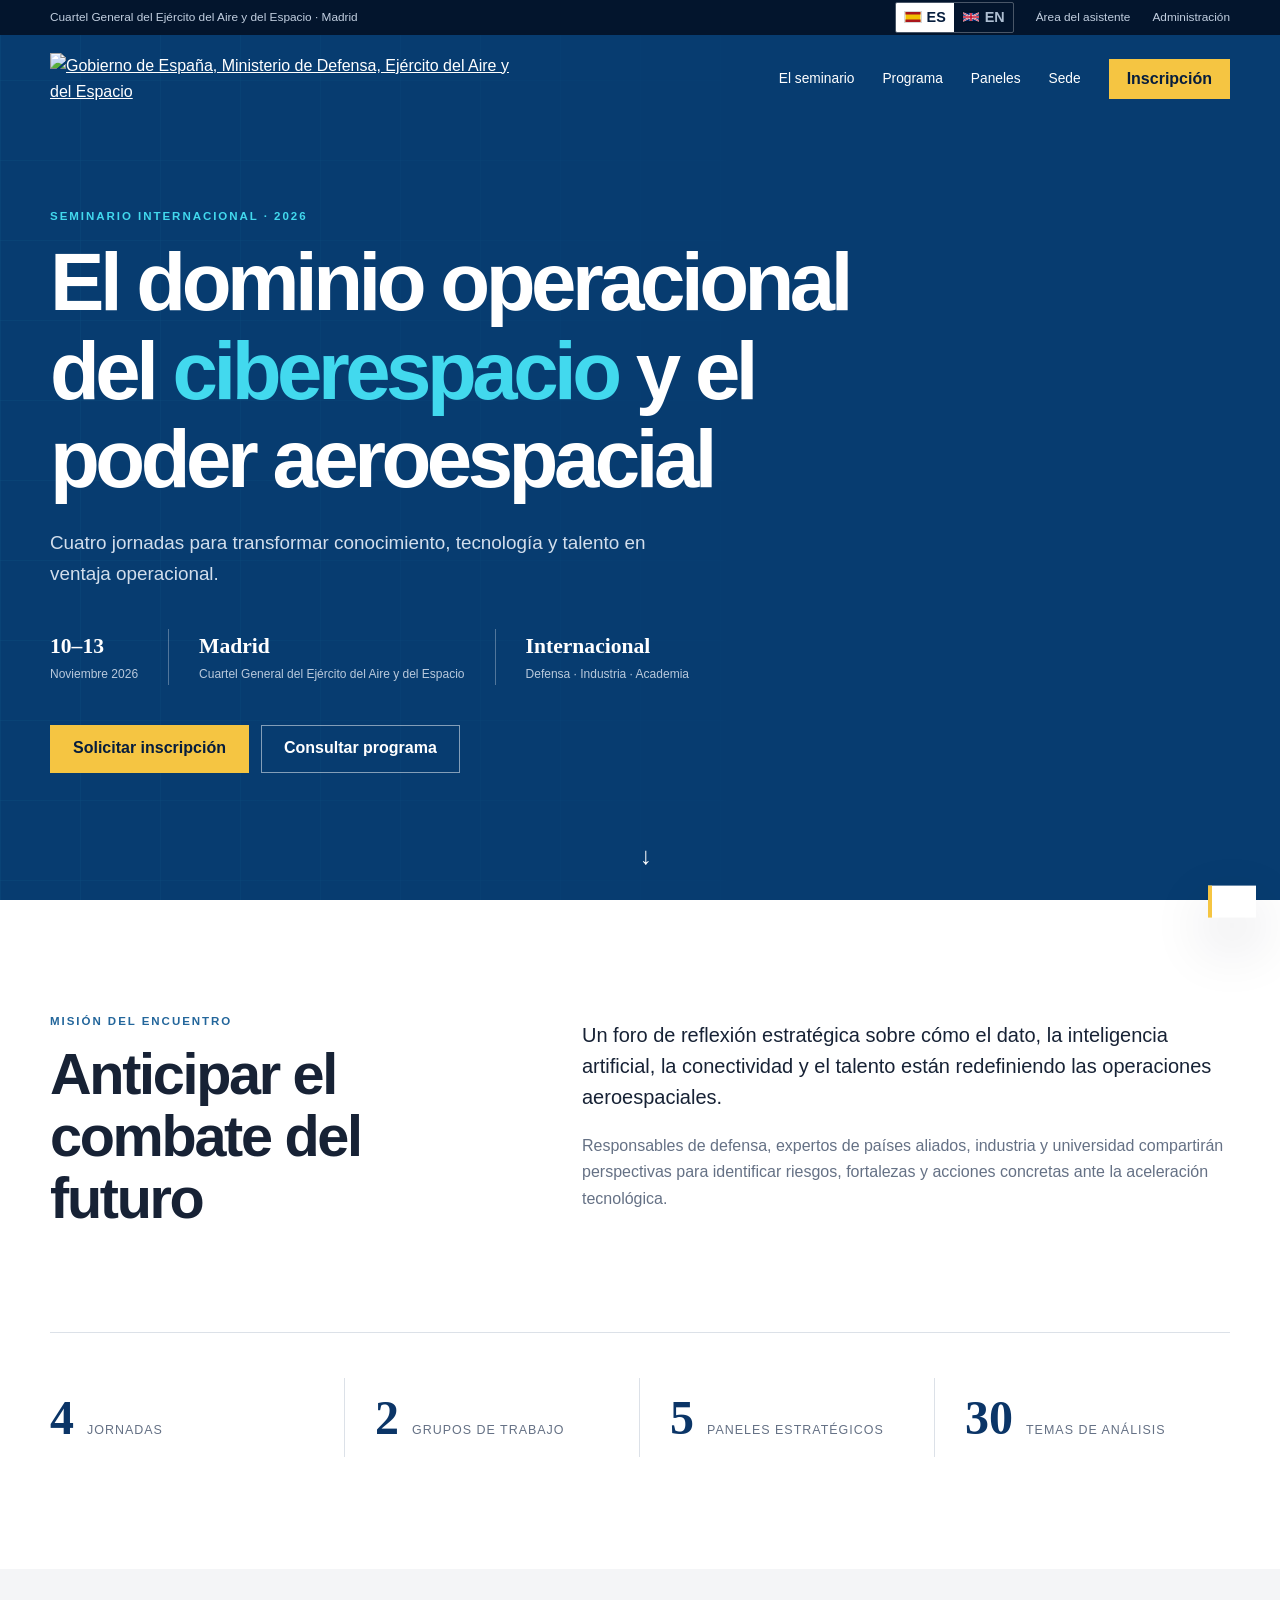
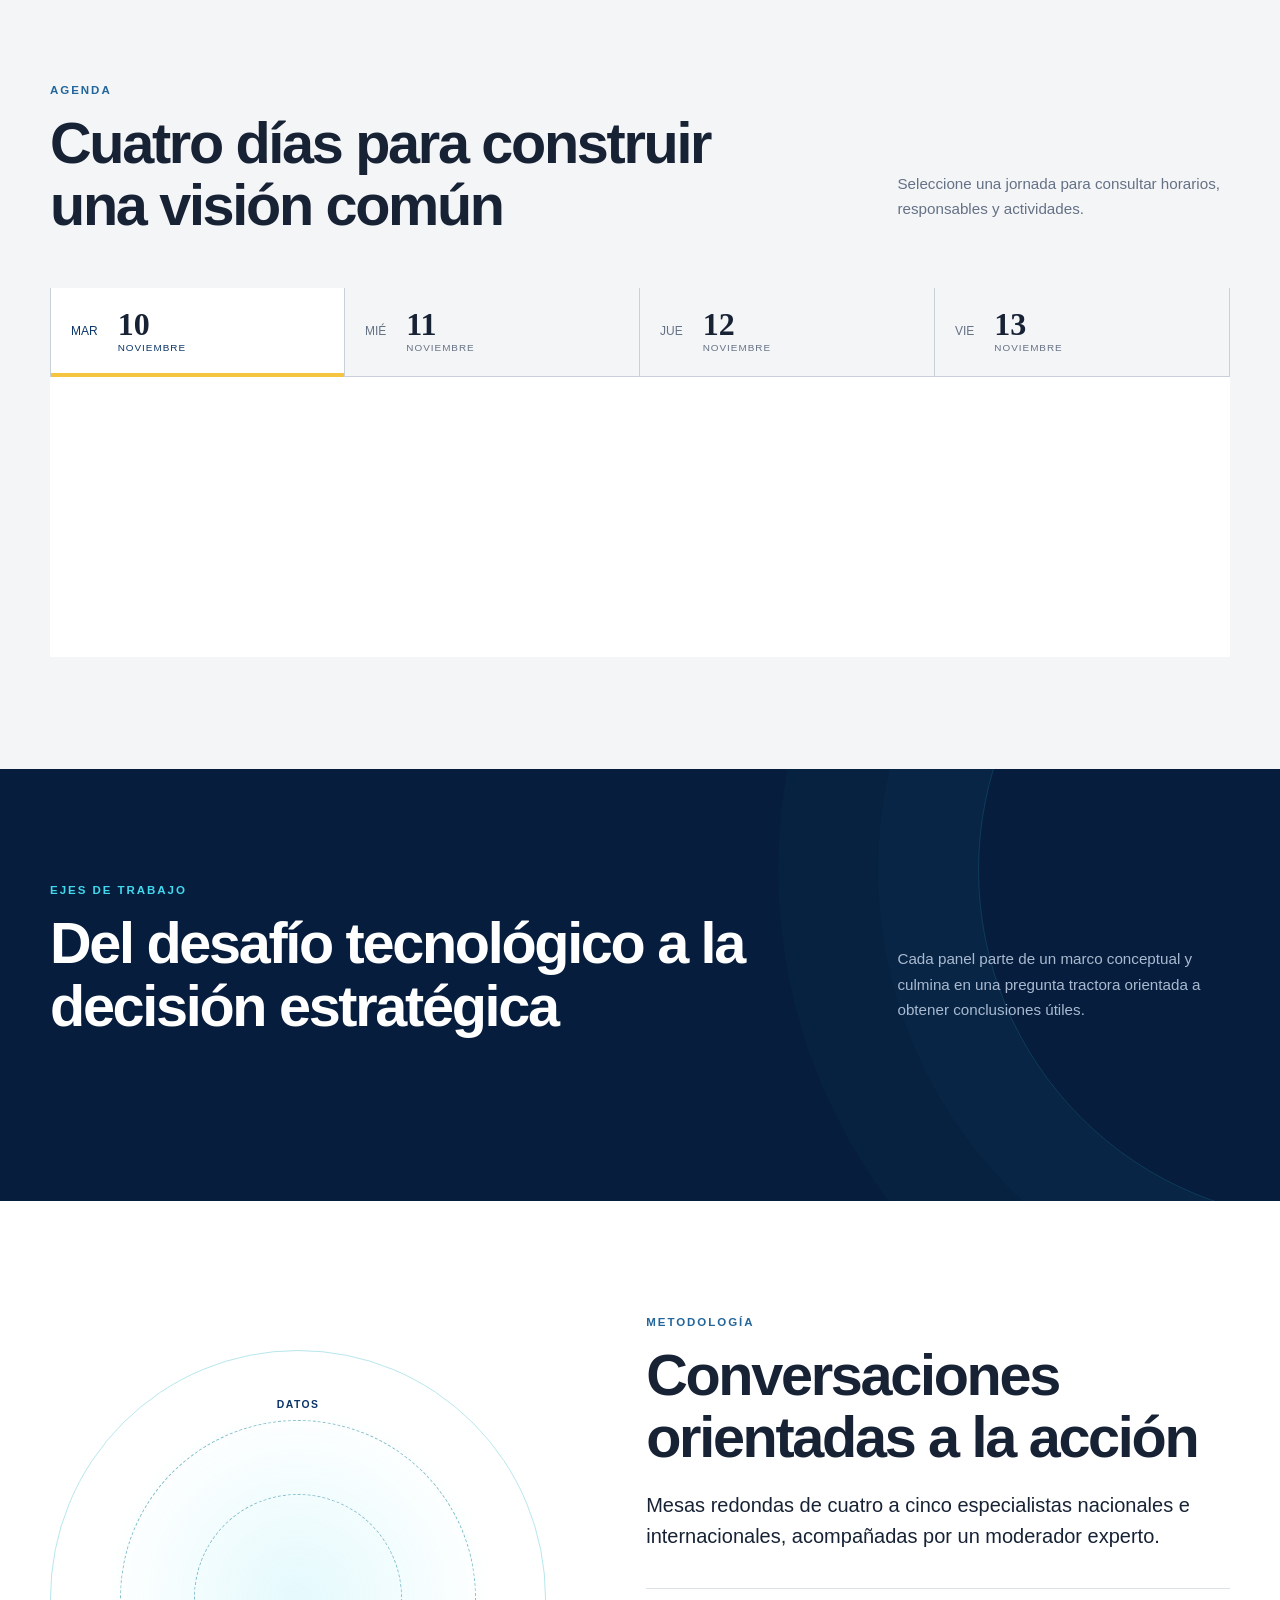
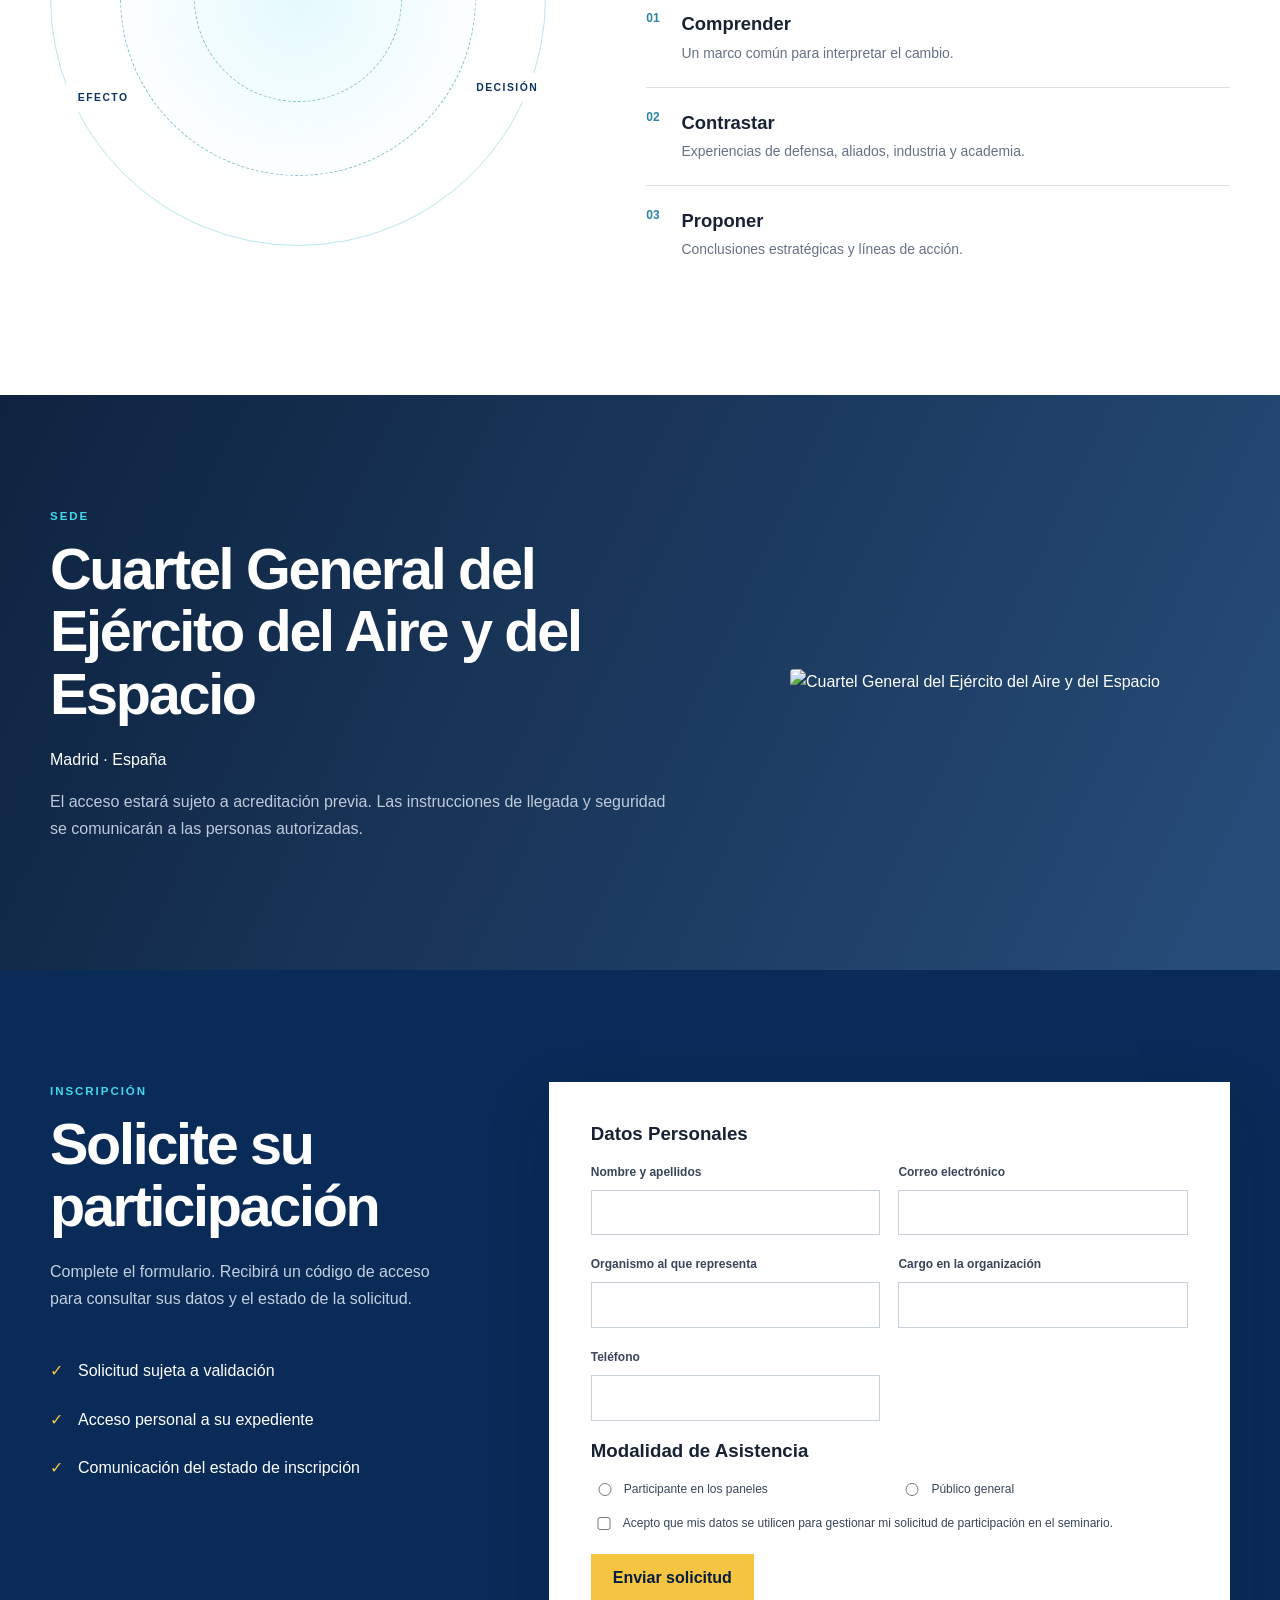
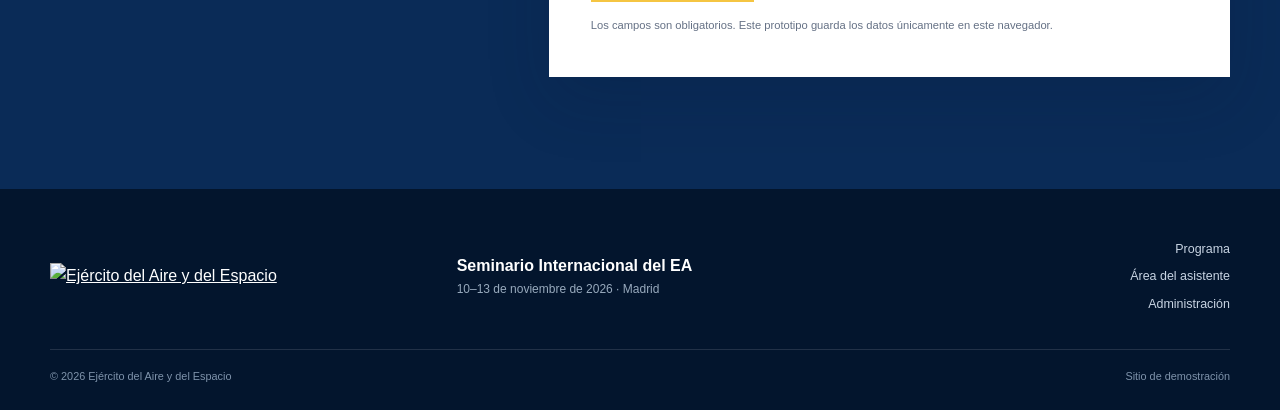
==== commit 0adf34e8: "Add files via upload" ====
--- a/index.html
+++ b/index.html
@@ -1,292 +1,272 @@
-<!doctype html>
-<html lang="es">
-<head>
-  <meta charset="utf-8">
-  <meta name="viewport" content="width=device-width, initial-scale=1">
-  <meta name="description" content="Seminario Internacional del Ejército del Aire y del Espacio sobre el dominio operacional del ciberespacio y el poder aeroespacial.">
-  <meta name="theme-color" content="#061d3d">
-  <title>Seminario Internacional EA · Ciberespacio y Poder Aeroespacial</title>
-  <link rel="preconnect" href="https://fonts.googleapis.com">
-  <link rel="preconnect" href="https://fonts.gstatic.com" crossorigin>
-  <link href="https://fonts.googleapis.com/css2?family=Inter:wght@400;500;600;700&family=Source+Serif+4:opsz,wght@8..60,600;8..60,700&display=swap" rel="stylesheet">
-  <link rel="stylesheet" href="styles.css">
-</head>
-<body>
-  <a class="skip-link" href="#contenido">Saltar al contenido</a>
-  <header class="site-header" id="inicio">
-    <div class="utility-bar">
-      <div class="shell utility-inner">
-        <span>Cuartel General del Ejército del Aire y del Espacio · Madrid</span>
-        <div class="utility-actions">
-          <div class="language-switch" role="group" aria-label="Seleccionar idioma">
-            <button class="active" type="button" data-language="es" aria-pressed="true"><svg class="language-flag" viewBox="0 0 24 16" aria-hidden="true"><rect width="24" height="16" fill="#f1bf00"/><rect width="24" height="4" fill="#aa151b"/><rect y="12" width="24" height="4" fill="#aa151b"/></svg><span>ES</span></button>
-            <button type="button" data-language="en" aria-pressed="false"><svg class="language-flag" viewBox="0 0 60 30" aria-hidden="true"><rect width="60" height="30" fill="#012169"/><path d="M0 0 60 30M60 0 0 30" stroke="#fff" stroke-width="6"/><path d="M0 0 60 30M60 0 0 30" stroke="#c8102e" stroke-width="3"/><path d="M30 0v30M0 15h60" stroke="#fff" stroke-width="10"/><path d="M30 0v30M0 15h60" stroke="#c8102e" stroke-width="6"/></svg><span>EN</span></button>
-          </div>
-          <button class="text-button" type="button" data-open="attendee-modal">Área del asistente</button>
-          <button class="text-button admin-link" type="button" data-open="admin-modal">Administración</button>
-        </div>
-      </div>
-    </div>
-    <nav class="shell main-nav" aria-label="Navegación principal">
-      <a class="brand" href="https://ejercitodelaireydelespacio.defensa.gob.es/EA/ejercitodelaire/es/" target="_blank" rel="noopener noreferrer" aria-label="Sitio web del Ejército del Aire y del Espacio">
-        <img src="assets/logo-institucional.png" alt="Gobierno de España, Ministerio de Defensa, Ejército del Aire y del Espacio">
-      </a>
-      <button class="menu-toggle" type="button" aria-expanded="false" aria-controls="nav-links"><span></span><span></span><span></span><span class="sr-only">Abrir menú</span></button>
-      <div class="nav-links" id="nav-links">
-        <a href="#seminario">El seminario</a>
-        <a href="#programa">Programa</a>
-        <a href="#paneles">Paneles</a>
-        <a href="#sede">Sede</a>
-        <a class="button button-small" href="#registro">Inscripción</a>
-      </div>
-    </nav>
-  </header>
-
-  <main id="contenido">
-    <section class="hero" aria-labelledby="hero-title">
-      <div class="hero-image" role="img" aria-label="Aeronaves, tecnología digital y capacidades aeroespaciales"></div>
-      <div class="hero-grid" aria-hidden="true"></div>
-      <div class="shell hero-content">
-        <p class="eyebrow light">Seminario internacional · 2026</p>
-        <h1 id="hero-title">El dominio operacional del <span>ciberespacio</span> y el poder aeroespacial</h1>
-        <p class="hero-lead">Cuatro jornadas para transformar conocimiento, tecnología y talento en ventaja operacional.</p>
-        <div class="hero-meta">
-          <div><strong>10–13</strong><span>Noviembre 2026</span></div>
-          <div><strong>Madrid</strong><span>Cuartel General del Ejército del Aire y del Espacio</span></div>
-          <div><strong>Internacional</strong><span>Defensa · Industria · Academia</span></div>
-        </div>
-        <div class="hero-actions">
-          <a class="button" href="#registro">Solicitar inscripción</a>
-          <a class="button button-ghost" href="#programa">Consultar programa</a>
-        </div>
-      </div>
-      <a class="scroll-cue" href="#seminario" aria-label="Continuar al contenido">↓</a>
-    </section>
-
-    <section class="section intro" id="seminario">
-      <div class="shell intro-grid">
-        <div>
-          <p class="eyebrow">Misión del encuentro</p>
-          <h2>Anticipar el combate del futuro</h2>
-        </div>
-        <div class="intro-copy">
-          <p class="lead">Un foro de reflexión estratégica sobre cómo el dato, la inteligencia artificial, la conectividad y el talento están redefiniendo las operaciones aeroespaciales.</p>
-          <p>Responsables de defensa, expertos de países aliados, industria y universidad compartirán perspectivas para identificar riesgos, fortalezas y acciones concretas ante la aceleración tecnológica.</p>
-        </div>
-      </div>
-      <div class="shell stat-grid" aria-label="Cifras del seminario">
-        <div class="stat"><strong>4</strong><span>jornadas</span></div>
-        <div class="stat"><strong>2</strong><span>grupos de trabajo</span></div>
-        <div class="stat"><strong>5</strong><span>paneles estratégicos</span></div>
-        <div class="stat"><strong>30</strong><span>temas de análisis</span></div>
-      </div>
-    </section>
-
-    <section class="section program-section" id="programa">
-      <div class="shell">
-        <div class="section-heading">
-          <div><p class="eyebrow">Agenda</p><h2>Cuatro días para construir una visión común</h2></div>
-          <p>Seleccione una jornada para consultar horarios, responsables y actividades.</p>
-        </div>
-        <div class="day-tabs" role="tablist" aria-label="Días del seminario">
-          <button role="tab" aria-selected="true" aria-controls="day-panel" data-day="10"><span>Mar</span><strong>10</strong><small>Noviembre</small></button>
-          <button role="tab" aria-selected="false" aria-controls="day-panel" data-day="11"><span>Mié</span><strong>11</strong><small>Noviembre</small></button>
-          <button role="tab" aria-selected="false" aria-controls="day-panel" data-day="12"><span>Jue</span><strong>12</strong><small>Noviembre</small></button>
-          <button role="tab" aria-selected="false" aria-controls="day-panel" data-day="13"><span>Vie</span><strong>13</strong><small>Noviembre</small></button>
-        </div>
-        <div class="timeline" id="day-panel" role="tabpanel" aria-live="polite"></div>
-      </div>
-    </section>
-
-    <section class="section panels-section" id="paneles">
-      <div class="shell">
-        <div class="section-heading light-heading">
-          <div><p class="eyebrow light">Ejes de trabajo</p><h2>Del desafío tecnológico a la decisión estratégica</h2></div>
-          <p>Cada panel parte de un marco conceptual y culmina en una pregunta tractora orientada a obtener conclusiones útiles.</p>
-        </div>
-        <div class="panel-grid" id="panel-grid"></div>
-      </div>
-    </section>
-
-    <section class="section methodology">
-      <div class="shell method-grid">
-        <div class="method-visual" aria-hidden="true"><span>DATOS</span><span>DECISIÓN</span><span>EFECTO</span></div>
-        <div>
-          <p class="eyebrow">Metodología</p>
-          <h2>Conversaciones orientadas a la acción</h2>
-          <p class="lead">Mesas redondas de cuatro a cinco especialistas nacionales e internacionales, acompañadas por un moderador experto.</p>
-          <ol class="steps">
-            <li><span>01</span><div><strong>Comprender</strong><p>Un marco común para interpretar el cambio.</p></div></li>
-            <li><span>02</span><div><strong>Contrastar</strong><p>Experiencias de defensa, aliados, industria y academia.</p></div></li>
-            <li><span>03</span><div><strong>Proponer</strong><p>Conclusiones estratégicas y líneas de acción.</p></div></li>
-          </ol>
-        </div>
-      </div>
-    </section>
-
-    <section class="section venue" id="sede">
-      <div class="shell venue-card">
-        <div>
-          <p class="eyebrow light">Sede</p>
-          <h2>Cuartel General del Ejército del Aire y del Espacio</h2>
-          <p>Madrid · España</p>
-          <p class="venue-note">El acceso estará sujeto a acreditación previa. Las instrucciones de llegada y seguridad se comunicarán a las personas autorizadas.</p>
-        </div>
-        <img src="assets/sede.jpg" alt="Cuartel General del Ejército del Aire y del Espacio" class="venue-image">
-      </div>
-    </section>
-
-    <section class="section registration" id="registro">
-      <div class="shell registration-grid">
-        <div class="registration-copy">
-          <p class="eyebrow light">Inscripción</p>
-          <h2>Solicite su participación</h2>
-          <p>Complete el formulario. Recibirá un código de acceso para consultar sus datos y el estado de la solicitud.</p>
-          <ul class="check-list"><li>Solicitud sujeta a validación</li><li>Acceso personal a su expediente</li><li>Comunicación del estado de inscripción</li></ul>
-        </div>
-        <form class="registration-form" id="registration-form">
-          <h3 class="form-section-title">Datos Personales</h3>
-          <div class="field-row">
-            <label>Nombre y apellidos<input name="name" autocomplete="name" required></label>
-            <label>Correo electrónico<input name="email" type="email" autocomplete="email" required></label>
-          </div>
-          <div class="field-row">
-            <label>Organismo al que representa<input name="organization" autocomplete="organization" required></label>
-            <label>Cargo en la organización<input name="role" required></label>
-          </div>
-          <div class="field-row">
-            <label>Teléfono<input name="phone" type="tel" autocomplete="tel" required></label>
-          </div>
-          
-          <h3 class="form-section-title" style="margin-top:20px;">Modalidad de Asistencia</h3>
-          <div class="field-row" style="margin-bottom:15px;">
-            <label class="consent"><input type="radio" name="attendance_type" value="panel" required><span>Participante en los paneles</span></label>
-            <label class="consent"><input type="radio" name="attendance_type" value="public" required><span>Público general</span></label>
-          </div>
-
-          <!-- Section for Panel Participants -->
-          <div class="conditional-section" id="section-panel" hidden style="background:var(--paper);padding:20px;margin-bottom:20px;border-radius:4px;">
-            <h3 class="form-section-title" style="margin-top:0;">Detalles para Participantes</h3>
-            <div class="field-row">
-              <label>Empleo / Rango<input name="rank"></label>
-              <label>DNI / Pasaporte<input name="passport"></label>
-            </div>
-            <div class="field-row">
-              <label>Fecha y hora de llegada (DTG)<input name="arrival_dtg" type="datetime-local"></label>
-              <label>Fecha y hora de salida (DTG)<input name="departure_dtg" type="datetime-local"></label>
-            </div>
-            <label class="consent" style="margin-bottom:20px;"><input type="checkbox" name="lodging" value="Yes"><span>Se alojará en la residencia militar recomendada</span></label>
-            <label style="margin-bottom:20px;">Alergias o condiciones particulares<input name="allergies"></label>
-            <div class="field-row">
-              <label>Visita programa social
-                <select name="visit" style="width:100%;border:1px solid #c8d0da;background:#fff;padding:12px;color:var(--ink);outline:none;">
-                  <option value="">Seleccionar...</option>
-                  <option value="Yes">Sí</option>
-                  <option value="No">No</option>
-                </select>
-              </label>
-              <label>Acompañante<input name="companion"></label>
-            </div>
-          </div>
-
-          <!-- Section for General Public -->
-          <div class="conditional-section" id="section-public" hidden style="background:var(--paper);padding:20px;margin-bottom:20px;border-radius:4px;">
-            <h3 class="form-section-title" style="margin-top:0;">Asistencia a Actividades</h3>
-            <p class="form-note" style="margin-top:0;margin-bottom:15px;">Indique a qué actividades tiene previsto asistir:</p>
-            <div style="display:grid;gap:12px;">
-              <label class="consent"><input type="checkbox" name="activity_gt" value="Yes"><span><strong>12 NOV</strong> · <span>Conclusiones de los grupos de trabajo</span></span></label>
-              <label class="consent"><input type="checkbox" name="activity_p1" value="Yes"><span><strong>12 NOV</strong> · <span>Panel 1: Ciberespacio y combate algorítmico</span></span></label>
-              <label class="consent"><input type="checkbox" name="activity_p2" value="Yes"><span><strong>12 NOV</strong> · <span>Panel 2: Ciberdefensa post-cuántica</span></span></label>
-              <label class="consent"><input type="checkbox" name="activity_p3" value="Yes"><span><strong>12 NOV</strong> · <span>Panel 3: Cultura, organización y talento</span></span></label>
-              <label class="consent"><input type="checkbox" name="activity_p4" value="Yes"><span><strong>13 NOV</strong> · <span>Panel 4: Ciberoperaciones en conflictos actuales</span></span></label>
-              <label class="consent"><input type="checkbox" name="activity_p5" value="Yes"><span><strong>13 NOV</strong> · <span>Panel 5: Transformación e interoperabilidad</span></span></label>
-              <label class="consent"><input type="checkbox" name="activity_close" value="Yes"><span><strong>13 NOV</strong> · <span>Conclusiones y clausura institucional</span></span></label>
-            </div>
-          </div>
-
-          <label class="consent" style="margin-bottom:20px;"><input name="consent" type="checkbox" required><span>Acepto que mis datos se utilicen para gestionar mi solicitud de participación en el seminario.</span></label>
-          <button class="button button-gold" type="submit">Enviar solicitud</button>
-          <p class="form-note">Los campos son obligatorios. Este prototipo guarda los datos únicamente en este navegador.</p>
-        </form>
-      </div>
-    </section>
-  </main>
-
-  <footer class="site-footer">
-    <div class="shell footer-grid">
-      <a href="https://ejercitodelaireydelespacio.defensa.gob.es/EA/ejercitodelaire/es/" target="_blank" rel="noopener noreferrer">
-        <img src="assets/logo-institucional.png" alt="Ejército del Aire y del Espacio">
-      </a>
-      <div><strong>Seminario Internacional del EA</strong><span>10–13 de noviembre de 2026 · Madrid</span></div>
-      <div class="footer-links"><a href="#programa">Programa</a><button type="button" data-open="attendee-modal">Área del asistente</button><button type="button" data-open="admin-modal">Administración</button></div>
-    </div>
-    <div class="shell footer-bottom"><span>© 2026 Ejército del Aire y del Espacio</span><span>Sitio de demostración</span></div>
-  </footer>
-
-  <dialog id="detail-modal" class="modal detail-modal">
-    <button class="modal-close" type="button" data-close aria-label="Cerrar">×</button>
-    <div id="detail-content"></div>
-  </dialog>
-
-  <dialog id="success-modal" class="modal account-modal" style="text-align:center;">
-    <div style="margin-bottom:20px; font-size:3rem; color:var(--blue);">✓</div>
-    <div id="success-content" style="font-size:1.1rem; line-height:1.6; margin-bottom:30px;"></div>
-    <button class="button" type="button" onclick="document.getElementById('success-modal').close()">Cerrar</button>
-  </dialog>
-
-  <dialog id="attendee-modal" class="modal account-modal">
-    <button class="modal-close" type="button" data-close aria-label="Cerrar">×</button>
-    <div class="modal-heading"><p class="eyebrow">Área privada</p><h2>Consulte su inscripción</h2><p>Introduzca el correo y el código entregado tras el registro.</p></div>
-    <form id="attendee-login" class="stack-form">
-      <label>Correo electrónico<input name="email" type="email" required></label>
-      <label>Código de acceso<input name="code" required></label>
-      <button class="button" type="submit">Acceder</button>
-      <p class="form-message" aria-live="polite"></p>
-    </form>
-    <div id="attendee-profile" hidden></div>
-  </dialog>
-
-  <dialog id="admin-modal" class="modal account-modal">
-    <button class="modal-close" type="button" data-close aria-label="Cerrar">×</button>
-    <div id="admin-login-view">
-      <div class="modal-heading"><p class="eyebrow">Acceso restringido</p><h2>Administración</h2><p>Gestión segura del programa y de las solicitudes recibidas.</p></div>
-      <form id="admin-login" class="stack-form">
-        <label>Correo electrónico<input name="username" type="email" autocomplete="username" required></label>
-        <label>Contraseña<input name="password" type="password" autocomplete="current-password" required></label>
-        <button class="button" type="submit">Entrar</button>
-        <p class="form-message" aria-live="polite"></p>
-      </form>
-    </div>
-    <div id="admin-dashboard" hidden>
-      <div class="modal-heading admin-heading"><div><p class="eyebrow">Panel de control</p><h2>Administración</h2></div><button class="text-button dark" id="admin-logout" type="button">Cerrar sesión</button></div>
-      <div class="admin-tabs"><button class="active" type="button" data-admin-tab="activities">Programa</button><button type="button" data-admin-tab="panels">Paneles</button><button type="button" data-admin-tab="attendees">Inscritos <span id="attendee-count">0</span></button></div>
-      <div id="admin-activities"></div>
-      <div id="admin-panels" hidden></div>
-      <div id="admin-attendees" hidden></div>
-      <div id="admin-users" hidden>
-        <div class="admin-list" style="padding:20px;">
-          <div style="background:var(--paper);border-radius:4px;padding:24px;box-shadow:0 1px 2px rgba(0,0,0,0.05);">
-            <div style="margin-bottom:24px;border-bottom:1px solid #c8d0da;padding-bottom:16px;">
-              <h3 style="margin:0 0 4px 0;font-size:1.1rem;">Nuevo Administrador</h3>
-              <p style="margin:0;color:#556270;font-size:0.9em;">Añadir un nuevo usuario con permisos de acceso a este panel.</p>
-            </div>
-            <form id="admin-create-user" class="stack-form" style="max-width:400px;">
-              <label>Correo electrónico<input name="email" type="email" autocomplete="off" required></label>
-              <label>Palabra clave (mín. 6 caracteres)<input name="password" type="password" autocomplete="new-password" minlength="6" required></label>
-              <button class="button button-gold" type="submit" style="margin-top:8px;">Crear Administrador</button>
-            </form>
-          </div>
-        </div>
-      </div>
-    </div>
-  </dialog>
-
-  <div class="toast" id="toast" role="status" aria-live="polite"></div>
-  <script src="https://cdn.jsdelivr.net/npm/@supabase/supabase-js@2"></script>
-  <script src="https://cdn.jsdelivr.net/npm/xlsx@0.18.5/dist/xlsx.full.min.js"></script>
-  <script src="https://cdn.jsdelivr.net/npm/jspdf@2.5.1/dist/jspdf.umd.min.js"></script>
-  <script src="https://cdn.jsdelivr.net/npm/jspdf-autotable@3.5.28/dist/jspdf.plugin.autotable.min.js"></script>
-  <script src="i18n.js"></script>
-  <script src="app.js"></script>
-</body>
-</html>
+<!doctype html>
+<html lang="es">
+<head>
+  <meta charset="utf-8">
+  <meta name="viewport" content="width=device-width, initial-scale=1">
+  <meta http-equiv="Content-Security-Policy" content="default-src 'self'; script-src 'self' 'unsafe-inline' https://cdn.jsdelivr.net; style-src 'self' 'unsafe-inline' https://fonts.googleapis.com; font-src 'self' https://fonts.gstatic.com; connect-src 'self' https://*.supabase.co;">
+  <meta name="description" content="Seminario Internacional del Ejército del Aire y del Espacio sobre el dominio operacional del ciberespacio y el poder aeroespacial.">
+  <meta name="theme-color" content="#061d3d">
+  <title>Seminario Internacional EA · Ciberespacio y Poder Aeroespacial</title>
+  <link rel="preconnect" href="https://fonts.googleapis.com">
+  <link rel="preconnect" href="https://fonts.gstatic.com" crossorigin>
+  <link href="https://fonts.googleapis.com/css2?family=Inter:wght@400;500;600;700&family=Source+Serif+4:opsz,wght@8..60,600;8..60,700&display=swap" rel="stylesheet">
+  <link rel="stylesheet" href="styles.css">
+</head>
+<body>
+  <a class="skip-link" href="#contenido">Saltar al contenido</a>
+  <header class="site-header" id="inicio">
+    <div class="utility-bar">
+      <div class="shell utility-inner">
+        <span>Cuartel General del Ejército del Aire y del Espacio · Madrid</span>
+        <div class="utility-actions">
+          <div class="language-switch" role="group" aria-label="Seleccionar idioma">
+            <button class="active" type="button" data-language="es" aria-pressed="true"><svg class="language-flag" viewBox="0 0 24 16" aria-hidden="true"><rect width="24" height="16" fill="#f1bf00"/><rect width="24" height="4" fill="#aa151b"/><rect y="12" width="24" height="4" fill="#aa151b"/></svg><span>ES</span></button>
+            <button type="button" data-language="en" aria-pressed="false"><svg class="language-flag" viewBox="0 0 60 30" aria-hidden="true"><rect width="60" height="30" fill="#012169"/><path d="M0 0 60 30M60 0 0 30" stroke="#fff" stroke-width="6"/><path d="M0 0 60 30M60 0 0 30" stroke="#c8102e" stroke-width="3"/><path d="M30 0v30M0 15h60" stroke="#fff" stroke-width="10"/><path d="M30 0v30M0 15h60" stroke="#c8102e" stroke-width="6"/></svg><span>EN</span></button>
+          </div>
+          <button class="text-button" type="button" data-open="attendee-modal">Área del asistente</button>
+          <button class="text-button admin-link" type="button" data-open="admin-modal">Administración</button>
+        </div>
+      </div>
+    </div>
+    <nav class="shell main-nav" aria-label="Navegación principal">
+      <a class="brand" href="https://ejercitodelaireydelespacio.defensa.gob.es/EA/ejercitodelaire/es/" target="_blank" rel="noopener noreferrer" aria-label="Sitio web del Ejército del Aire y del Espacio">
+        <img src="assets/logo-institucional.png" alt="Gobierno de España, Ministerio de Defensa, Ejército del Aire y del Espacio">
+      </a>
+      <button class="menu-toggle" type="button" aria-expanded="false" aria-controls="nav-links"><span></span><span></span><span></span><span class="sr-only">Abrir menú</span></button>
+      <div class="nav-links" id="nav-links">
+        <a href="#seminario">El seminario</a>
+        <a href="#programa">Programa</a>
+        <a href="#paneles">Paneles</a>
+        <a href="#sede">Sede</a>
+        <a class="button button-small" href="#registro">Inscripción</a>
+      </div>
+    </nav>
+  </header>
+
+  <main id="contenido">
+    <section class="hero" aria-labelledby="hero-title">
+      <div class="hero-image" role="img" aria-label="Aeronaves, tecnología digital y capacidades aeroespaciales"></div>
+      <div class="hero-grid" aria-hidden="true"></div>
+      <div class="shell hero-content">
+        <p class="eyebrow light">Seminario internacional · 2026</p>
+        <h1 id="hero-title">El dominio operacional del <span>ciberespacio</span> y el poder aeroespacial</h1>
+        <p class="hero-lead">Cuatro jornadas para transformar conocimiento, tecnología y talento en ventaja operacional.</p>
+        <div class="hero-meta">
+          <div><strong>10–13</strong><span>Noviembre 2026</span></div>
+          <div><strong>Madrid</strong><span>Cuartel General del Ejército del Aire y del Espacio</span></div>
+          <div><strong>Internacional</strong><span>Defensa · Industria · Academia</span></div>
+        </div>
+        <div class="hero-actions">
+          <a class="button" href="#registro">Solicitar inscripción</a>
+          <a class="button button-ghost" href="#programa">Consultar programa</a>
+        </div>
+      </div>
+      <a class="scroll-cue" href="#seminario" aria-label="Continuar al contenido">↓</a>
+    </section>
+
+    <section class="section intro" id="seminario">
+      <div class="shell intro-grid">
+        <div>
+          <p class="eyebrow">Misión del encuentro</p>
+          <h2>Anticipar el combate del futuro</h2>
+        </div>
+        <div class="intro-copy">
+          <p class="lead">Un foro de reflexión estratégica sobre cómo el dato, la inteligencia artificial, la conectividad y el talento están redefiniendo las operaciones aeroespaciales.</p>
+          <p>Responsables de defensa, expertos de países aliados, industria y universidad compartirán perspectivas para identificar riesgos, fortalezas y acciones concretas ante la aceleración tecnológica.</p>
+        </div>
+      </div>
+      <div class="shell stat-grid" aria-label="Cifras del seminario">
+        <div class="stat"><strong>4</strong><span>jornadas</span></div>
+        <div class="stat"><strong>2</strong><span>grupos de trabajo</span></div>
+        <div class="stat"><strong>5</strong><span>paneles estratégicos</span></div>
+        <div class="stat"><strong>30</strong><span>temas de análisis</span></div>
+      </div>
+    </section>
+
+    <section class="section program-section" id="programa">
+      <div class="shell">
+        <div class="section-heading">
+          <div><p class="eyebrow">Agenda</p><h2>Cuatro días para construir una visión común</h2></div>
+          <p>Seleccione una jornada para consultar horarios, responsables y actividades.</p>
+        </div>
+        <div class="day-tabs" role="tablist" aria-label="Días del seminario">
+          <button role="tab" aria-selected="true" aria-controls="day-panel" data-day="10"><span>Mar</span><strong>10</strong><small>Noviembre</small></button>
+          <button role="tab" aria-selected="false" aria-controls="day-panel" data-day="11"><span>Mié</span><strong>11</strong><small>Noviembre</small></button>
+          <button role="tab" aria-selected="false" aria-controls="day-panel" data-day="12"><span>Jue</span><strong>12</strong><small>Noviembre</small></button>
+          <button role="tab" aria-selected="false" aria-controls="day-panel" data-day="13"><span>Vie</span><strong>13</strong><small>Noviembre</small></button>
+        </div>
+        <div class="timeline" id="day-panel" role="tabpanel" aria-live="polite"></div>
+      </div>
+    </section>
+
+    <section class="section panels-section" id="paneles">
+      <div class="shell">
+        <div class="section-heading light-heading">
+          <div><p class="eyebrow light">Ejes de trabajo</p><h2>Del desafío tecnológico a la decisión estratégica</h2></div>
+          <p>Cada panel parte de un marco conceptual y culmina en una pregunta tractora orientada a obtener conclusiones útiles.</p>
+        </div>
+        <div class="panel-grid" id="panel-grid"></div>
+      </div>
+    </section>
+
+    <section class="section methodology">
+      <div class="shell method-grid">
+        <div class="method-visual" aria-hidden="true"><span>DATOS</span><span>DECISIÓN</span><span>EFECTO</span></div>
+        <div>
+          <p class="eyebrow">Metodología</p>
+          <h2>Conversaciones orientadas a la acción</h2>
+          <p class="lead">Mesas redondas de cuatro a cinco especialistas nacionales e internacionales, acompañadas por un moderador experto.</p>
+          <ol class="steps">
+            <li><span>01</span><div><strong>Comprender</strong><p>Un marco común para interpretar el cambio.</p></div></li>
+            <li><span>02</span><div><strong>Contrastar</strong><p>Experiencias de defensa, aliados, industria y academia.</p></div></li>
+            <li><span>03</span><div><strong>Proponer</strong><p>Conclusiones estratégicas y líneas de acción.</p></div></li>
+          </ol>
+        </div>
+      </div>
+    </section>
+
+    <section class="section venue" id="sede">
+      <div class="shell venue-card">
+        <div>
+          <p class="eyebrow light">Sede</p>
+          <h2>Cuartel General del Ejército del Aire y del Espacio</h2>
+          <p>Madrid · España</p>
+          <p class="venue-note">El acceso estará sujeto a acreditación previa. Las instrucciones de llegada y seguridad se comunicarán a las personas autorizadas.</p>
+        </div>
+        <img src="assets/sede.jpg" alt="Cuartel General del Ejército del Aire y del Espacio" class="venue-image">
+      </div>
+    </section>
+
+    <section class="section registration" id="registro">
+      <div class="shell registration-grid">
+        <div class="registration-copy">
+          <p class="eyebrow light">Inscripción</p>
+          <h2>Solicite su participación</h2>
+          <p>Complete el formulario. Recibirá un código de acceso para consultar sus datos y el estado de la solicitud.</p>
+          <ul class="check-list"><li>Solicitud sujeta a validación</li><li>Acceso personal a su expediente</li><li>Comunicación del estado de inscripción</li></ul>
+        </div>
+        <form class="registration-form" id="registration-form">
+          <h3 class="form-section-title">Datos Personales</h3>
+          <div class="field-row">
+            <label>Nombre y apellidos<input name="name" autocomplete="name" required></label>
+            <label>Correo electrónico<input name="email" type="email" autocomplete="email" required></label>
+          </div>
+          <div class="field-row">
+            <label>Organismo al que representa<input name="organization" autocomplete="organization" required></label>
+            <label>Cargo en la organización<input name="role" required></label>
+          </div>
+          <div class="field-row">
+            <label>Teléfono<input name="phone" type="tel" autocomplete="tel" required></label>
+          </div>
+          
+          <h3 class="form-section-title" style="margin-top:20px;">Modalidad de Asistencia</h3>
+          <div class="field-row" style="margin-bottom:15px;">
+            <label class="consent"><input type="radio" name="attendance_type" value="panel" required><span>Participante en los paneles</span></label>
+            <label class="consent"><input type="radio" name="attendance_type" value="public" required><span>Público general</span></label>
+          </div>
+
+          <!-- Section for Panel Participants -->
+          <div class="conditional-section" id="section-panel" hidden style="background:var(--paper);padding:20px;margin-bottom:20px;border-radius:4px;">
+            <h3 class="form-section-title" style="margin-top:0;">Detalles para Participantes</h3>
+            <div class="field-row">
+              <label>Empleo / Rango<input name="rank"></label>
+              <label>DNI / Pasaporte<input name="passport"></label>
+            </div>
+            <div class="field-row">
+              <label>Fecha y hora de llegada (DTG)<input name="arrival_dtg" type="datetime-local"></label>
+              <label>Fecha y hora de salida (DTG)<input name="departure_dtg" type="datetime-local"></label>
+            </div>
+            <label class="consent" style="margin-bottom:20px;"><input type="checkbox" name="lodging" value="Yes"><span>Se alojará en la residencia militar recomendada</span></label>
+            <label style="margin-bottom:20px;">Alergias o condiciones particulares<input name="allergies"></label>
+            <div class="field-row">
+              <label>Visita programa social
+                <select name="visit" style="width:100%;border:1px solid #c8d0da;background:#fff;padding:12px;color:var(--ink);outline:none;">
+                  <option value="">Seleccionar...</option>
+                  <option value="Yes">Sí</option>
+                  <option value="No">No</option>
+                </select>
+              </label>
+              <label>Acompañante<input name="companion"></label>
+            </div>
+          </div>
+
+          <!-- Section for General Public -->
+          <div class="conditional-section" id="section-public" hidden style="background:var(--paper);padding:20px;margin-bottom:20px;border-radius:4px;">
+            <h3 class="form-section-title" style="margin-top:0;">Asistencia a Actividades</h3>
+            <p class="form-note" style="margin-top:0;margin-bottom:15px;">Indique a qué actividades tiene previsto asistir:</p>
+            <div style="display:grid;gap:12px;">
+              <label class="consent"><input type="checkbox" name="activity_gt" value="Yes"><span><strong>12 NOV</strong> · <span>Conclusiones de los grupos de trabajo</span></span></label>
+              <label class="consent"><input type="checkbox" name="activity_p1" value="Yes"><span><strong>12 NOV</strong> · <span>Panel 1: Ciberespacio y combate algorítmico</span></span></label>
+              <label class="consent"><input type="checkbox" name="activity_p2" value="Yes"><span><strong>12 NOV</strong> · <span>Panel 2: Ciberdefensa post-cuántica</span></span></label>
+              <label class="consent"><input type="checkbox" name="activity_p3" value="Yes"><span><strong>12 NOV</strong> · <span>Panel 3: Cultura, organización y talento</span></span></label>
+              <label class="consent"><input type="checkbox" name="activity_p4" value="Yes"><span><strong>13 NOV</strong> · <span>Panel 4: Ciberoperaciones en conflictos actuales</span></span></label>
+              <label class="consent"><input type="checkbox" name="activity_p5" value="Yes"><span><strong>13 NOV</strong> · <span>Panel 5: Transformación e interoperabilidad</span></span></label>
+              <label class="consent"><input type="checkbox" name="activity_close" value="Yes"><span><strong>13 NOV</strong> · <span>Conclusiones y clausura institucional</span></span></label>
+            </div>
+          </div>
+
+          <label class="consent" style="margin-bottom:20px;"><input name="consent" type="checkbox" required><span>Acepto que mis datos se utilicen para gestionar mi solicitud de participación en el seminario.</span></label>
+          <button class="button button-gold" type="submit">Enviar solicitud</button>
+          <p class="form-note">Los campos son obligatorios. Este prototipo guarda los datos únicamente en este navegador.</p>
+        </form>
+      </div>
+    </section>
+  </main>
+
+  <footer class="site-footer">
+    <div class="shell footer-grid">
+      <a href="https://ejercitodelaireydelespacio.defensa.gob.es/EA/ejercitodelaire/es/" target="_blank" rel="noopener noreferrer">
+        <img src="assets/logo-institucional.png" alt="Ejército del Aire y del Espacio">
+      </a>
+      <div><strong>Seminario Internacional del EA</strong><span>10–13 de noviembre de 2026 · Madrid</span></div>
+      <div class="footer-links"><a href="#programa">Programa</a><button type="button" data-open="attendee-modal">Área del asistente</button><button type="button" data-open="admin-modal">Administración</button></div>
+    </div>
+    <div class="shell footer-bottom"><span>© 2026 Ejército del Aire y del Espacio</span><span>Sitio de demostración</span></div>
+  </footer>
+
+  <dialog id="detail-modal" class="modal detail-modal">
+    <button class="modal-close" type="button" data-close aria-label="Cerrar">×</button>
+    <div id="detail-content"></div>
+  </dialog>
+
+  <dialog id="success-modal" class="modal account-modal" style="text-align:center;">
+    <div style="margin-bottom:20px; font-size:3rem; color:var(--blue);">✓</div>
+    <div id="success-content" style="font-size:1.1rem; line-height:1.6; margin-bottom:30px;"></div>
+    <button class="button" type="button" onclick="document.getElementById('success-modal').close()">Cerrar</button>
+  </dialog>
+
+  <dialog id="attendee-modal" class="modal account-modal">
+    <button class="modal-close" type="button" data-close aria-label="Cerrar">×</button>
+    <div class="modal-heading"><p class="eyebrow">Área privada</p><h2>Consulte su inscripción</h2><p>Introduzca el correo y el código entregado tras el registro.</p></div>
+    <form id="attendee-login" class="stack-form">
+      <label>Correo electrónico<input name="email" type="email" required></label>
+      <label>Código de acceso<input name="code" required></label>
+      <button class="button" type="submit">Acceder</button>
+      <p class="form-message" aria-live="polite"></p>
+    </form>
+    <div id="attendee-profile" hidden></div>
+  </dialog>
+
+  <dialog id="admin-modal" class="modal account-modal">
+    <button class="modal-close" type="button" data-close aria-label="Cerrar">×</button>
+    <div id="admin-login-view">
+      <div class="modal-heading"><p class="eyebrow">Acceso restringido</p><h2>Administración</h2><p>Gestión segura del programa y de las solicitudes recibidas.</p></div>
+      <form id="admin-login" class="stack-form">
+        <label>Correo electrónico<input name="username" type="email" autocomplete="username" required></label>
+        <label>Contraseña<input name="password" type="password" autocomplete="current-password" required></label>
+        <button class="button" type="submit">Entrar</button>
+        <p class="form-message" aria-live="polite"></p>
+      </form>
+    </div>
+    <div id="admin-dashboard-container" hidden></div>
+  </dialog>
+
+  <div class="toast" id="toast" role="status" aria-live="polite"></div>
+  <script src="https://cdn.jsdelivr.net/npm/@supabase/supabase-js@2" integrity="sha384-EyR2P0dlmjnEGcm9xcjdAn0VedZpRHEwDLP9oSS6wYMvzHBHkUrvgonveazJ/sSx" crossorigin="anonymous"></script>
+  <script src="https://cdn.jsdelivr.net/npm/xlsx@0.18.5/dist/xlsx.full.min.js" integrity="sha384-0LfAeVRtfSxaYzh7BkRqIwX964fc7QJyp+CCC1OLpZggMkmfKFbAE1Bh60RBZ5gk" crossorigin="anonymous"></script>
+  <script src="https://cdn.jsdelivr.net/npm/jspdf@2.5.1/dist/jspdf.umd.min.js" integrity="sha384-JcnsjUPPylna1s1fvi1u12X5qjY5OL56iySh75FdtrwhO/SWXgMjoVqcKyIIWOLk" crossorigin="anonymous"></script>
+  <script src="https://cdn.jsdelivr.net/npm/jspdf-autotable@3.5.28/dist/jspdf.plugin.autotable.min.js" integrity="sha384-vxxMdt1K6XlME6zkLsgFrrHIeC7XIdAo1GW/uhhObjJXnymxiIi/eoMXsKJA13ZJ" crossorigin="anonymous"></script>
+  <script src="i18n.js"></script>
+  <script src="app.js"></script>
+</body>
+</html>
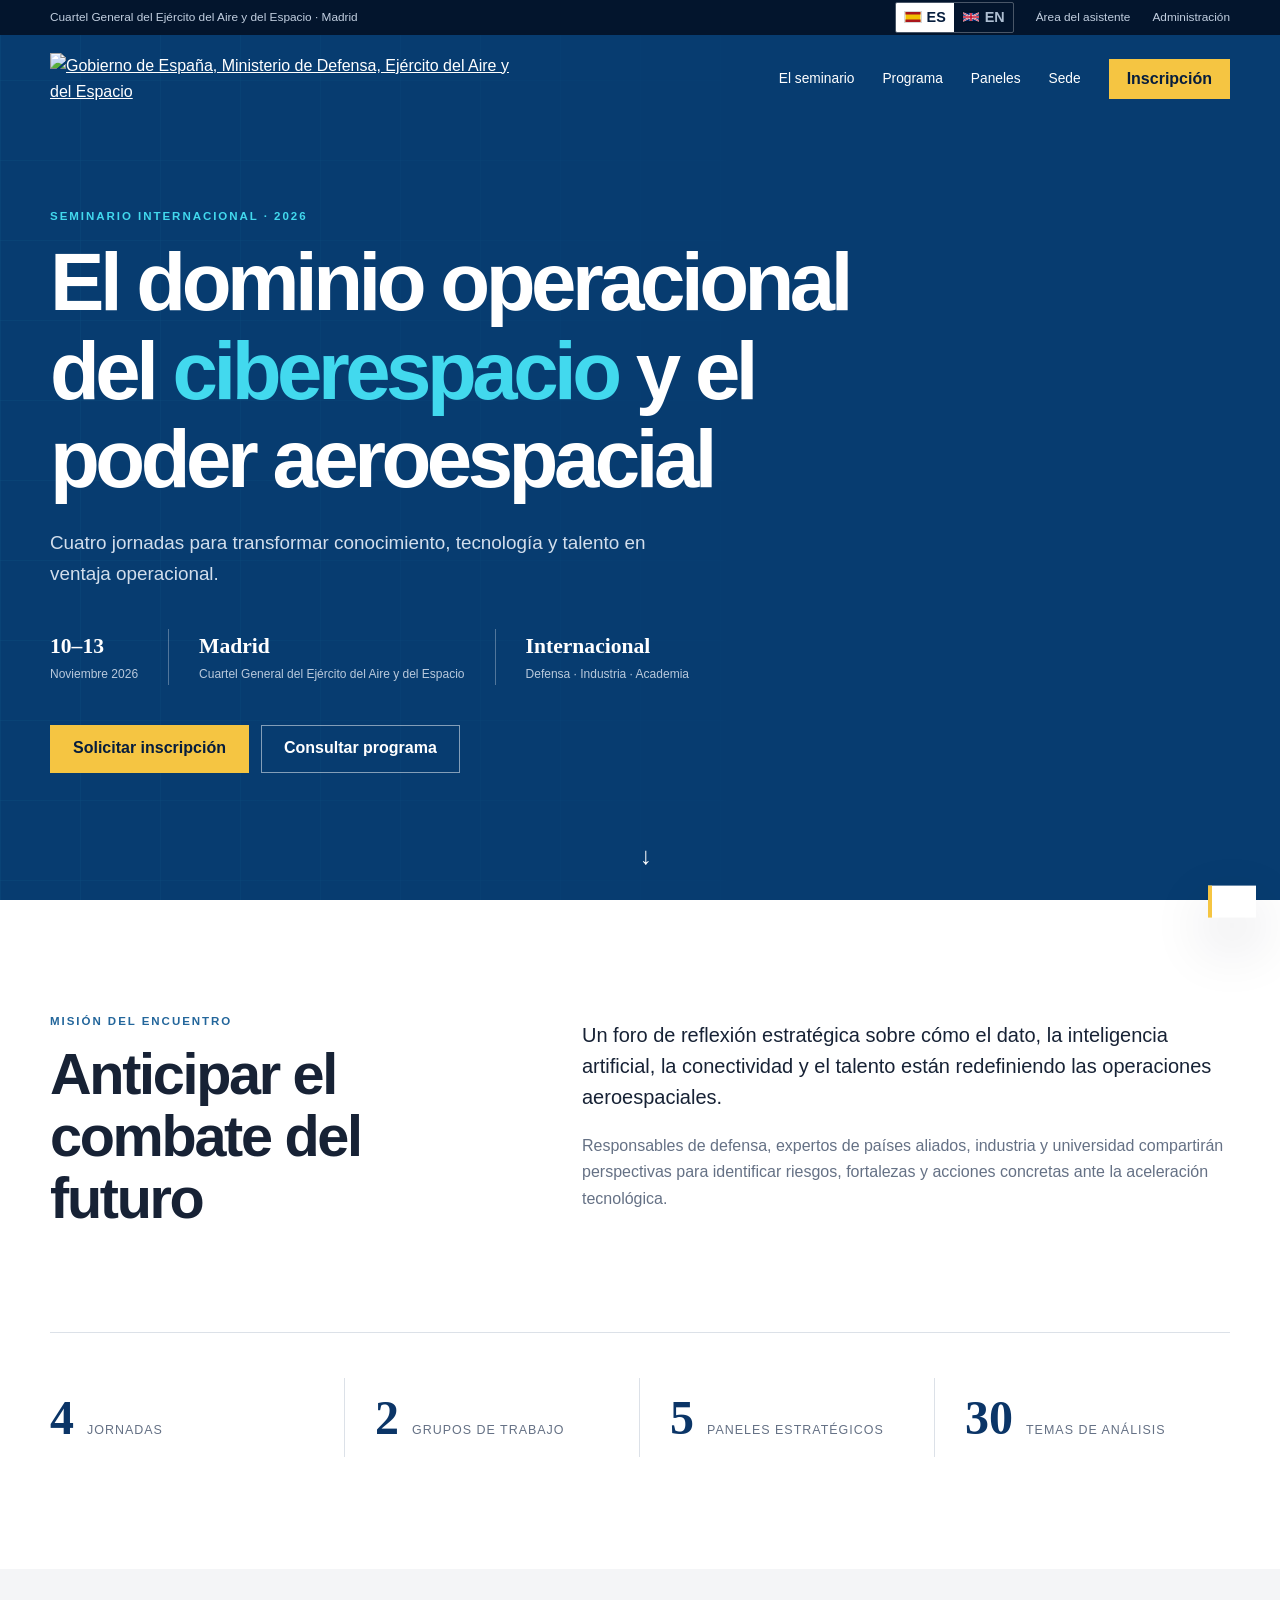
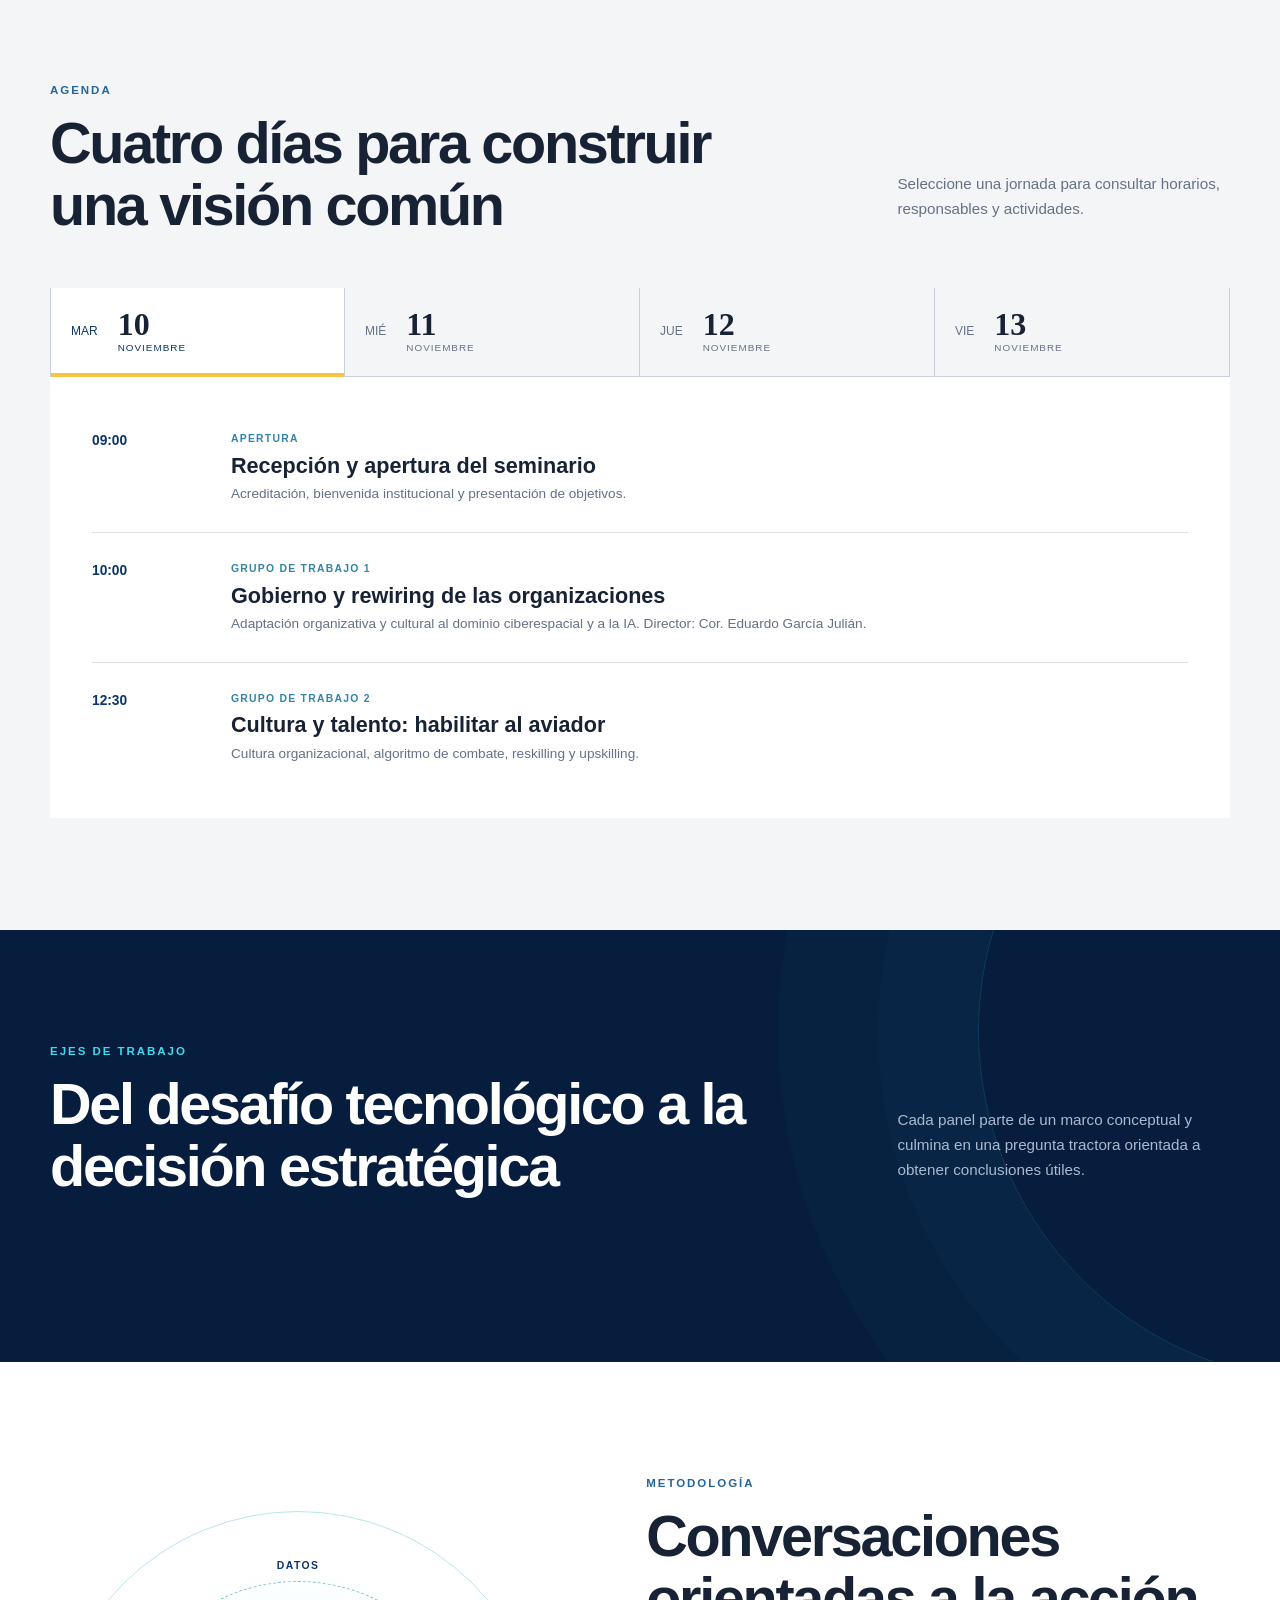
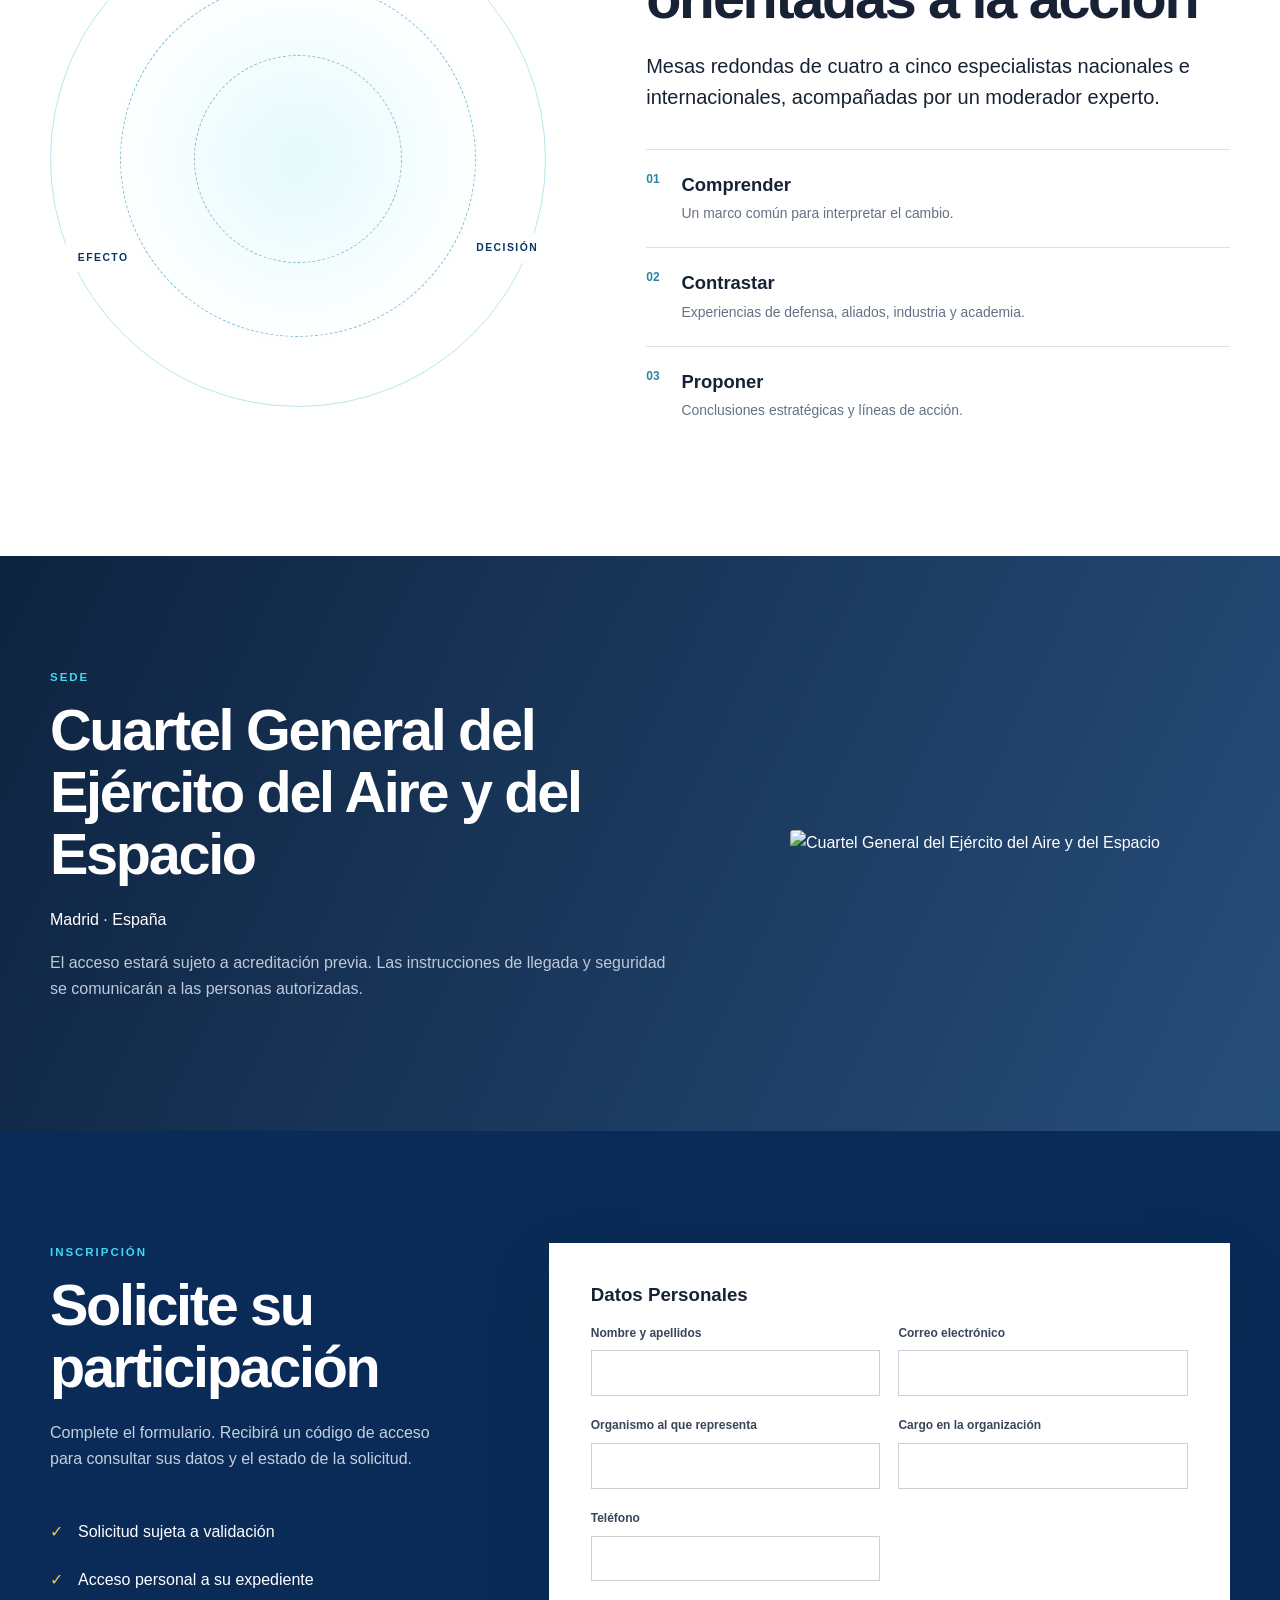
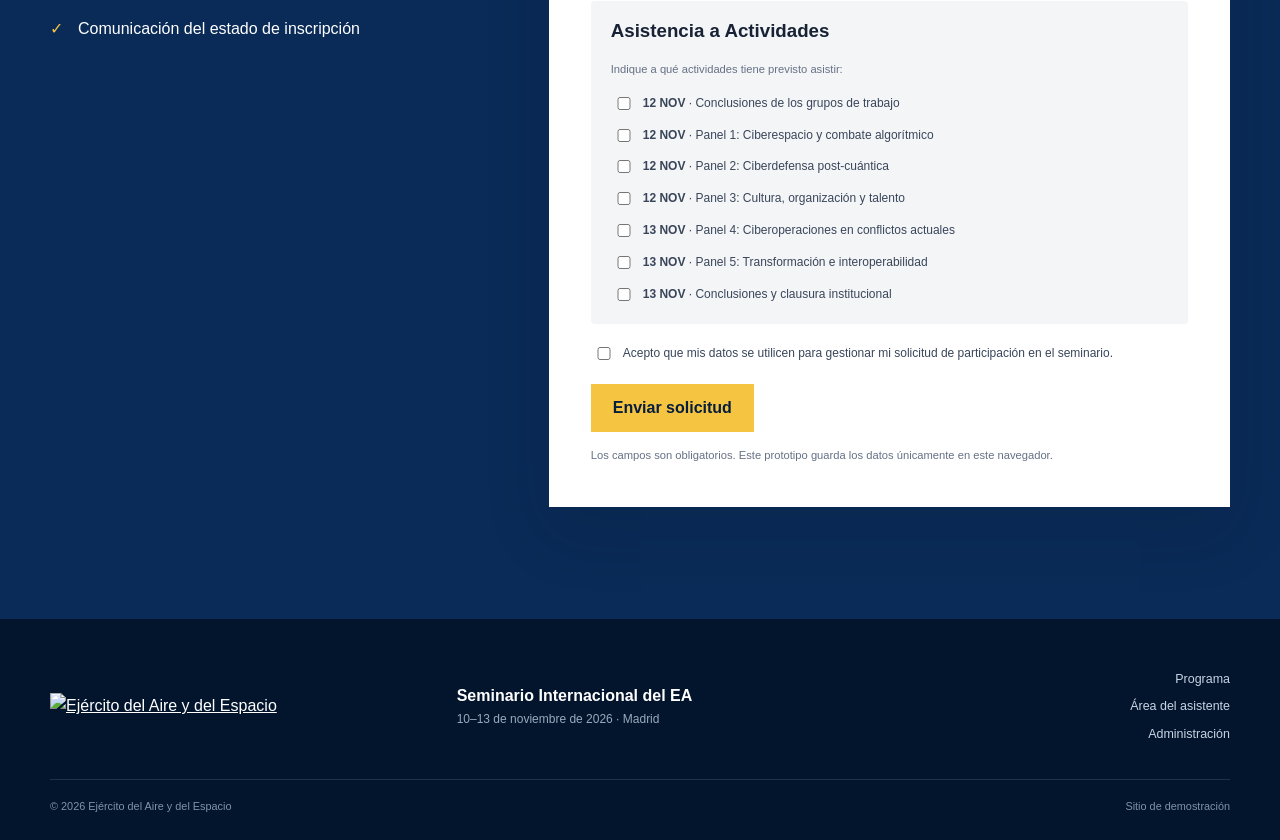
==== commit 64ab6c7b: "Add files via upload" ====
--- a/index.html
+++ b/index.html
@@ -159,39 +159,8 @@
             <label>Teléfono<input name="phone" type="tel" autocomplete="tel" required></label>
           </div>
           
-          <h3 class="form-section-title" style="margin-top:20px;">Modalidad de Asistencia</h3>
-          <div class="field-row" style="margin-bottom:15px;">
-            <label class="consent"><input type="radio" name="attendance_type" value="panel" required><span>Participante en los paneles</span></label>
-            <label class="consent"><input type="radio" name="attendance_type" value="public" required><span>Público general</span></label>
-          </div>
-
-          <!-- Section for Panel Participants -->
-          <div class="conditional-section" id="section-panel" hidden style="background:var(--paper);padding:20px;margin-bottom:20px;border-radius:4px;">
-            <h3 class="form-section-title" style="margin-top:0;">Detalles para Participantes</h3>
-            <div class="field-row">
-              <label>Empleo / Rango<input name="rank"></label>
-              <label>DNI / Pasaporte<input name="passport"></label>
-            </div>
-            <div class="field-row">
-              <label>Fecha y hora de llegada (DTG)<input name="arrival_dtg" type="datetime-local"></label>
-              <label>Fecha y hora de salida (DTG)<input name="departure_dtg" type="datetime-local"></label>
-            </div>
-            <label class="consent" style="margin-bottom:20px;"><input type="checkbox" name="lodging" value="Yes"><span>Se alojará en la residencia militar recomendada</span></label>
-            <label style="margin-bottom:20px;">Alergias o condiciones particulares<input name="allergies"></label>
-            <div class="field-row">
-              <label>Visita programa social
-                <select name="visit" style="width:100%;border:1px solid #c8d0da;background:#fff;padding:12px;color:var(--ink);outline:none;">
-                  <option value="">Seleccionar...</option>
-                  <option value="Yes">Sí</option>
-                  <option value="No">No</option>
-                </select>
-              </label>
-              <label>Acompañante<input name="companion"></label>
-            </div>
-          </div>
-
           <!-- Section for General Public -->
-          <div class="conditional-section" id="section-public" hidden style="background:var(--paper);padding:20px;margin-bottom:20px;border-radius:4px;">
+          <div class="conditional-section" id="section-public" style="background:var(--paper);padding:20px;margin-bottom:20px;border-radius:4px;">
             <h3 class="form-section-title" style="margin-top:0;">Asistencia a Actividades</h3>
             <p class="form-note" style="margin-top:0;margin-bottom:15px;">Indique a qué actividades tiene previsto asistir:</p>
             <div style="display:grid;gap:12px;">
